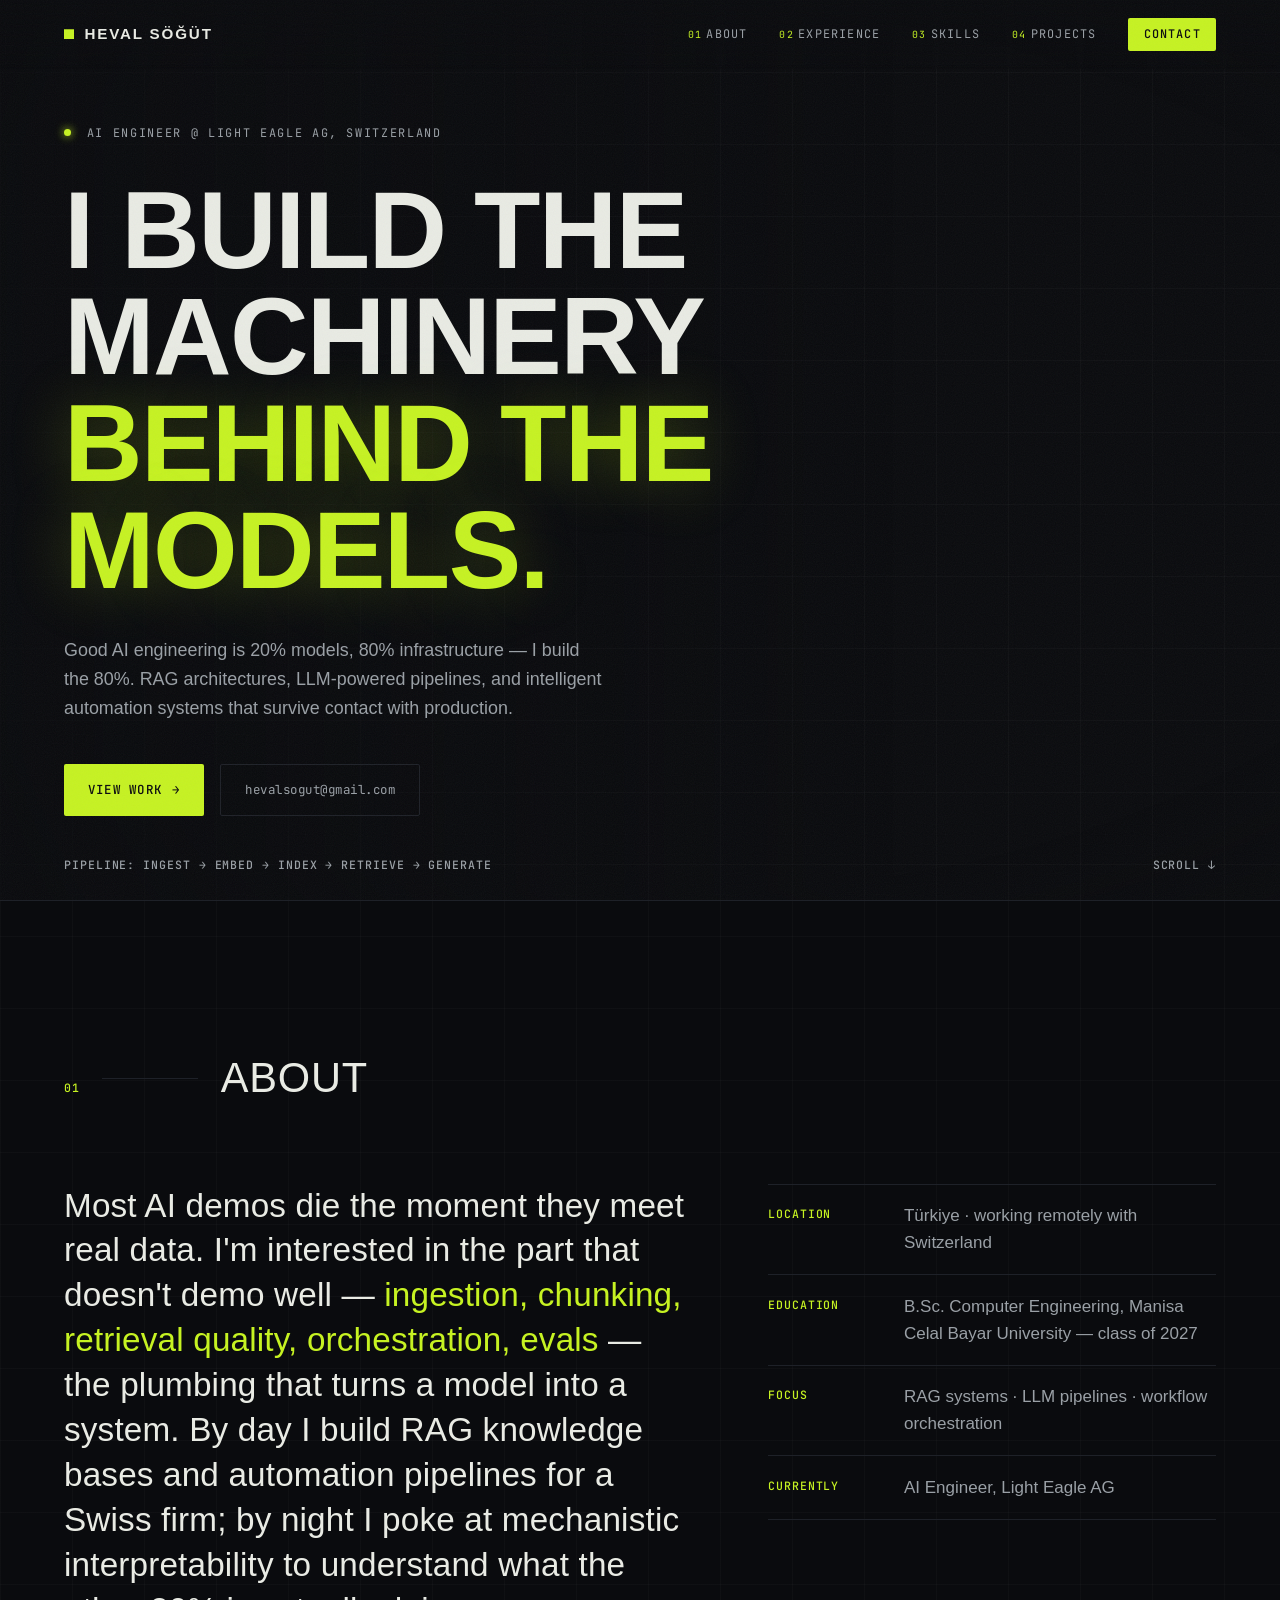
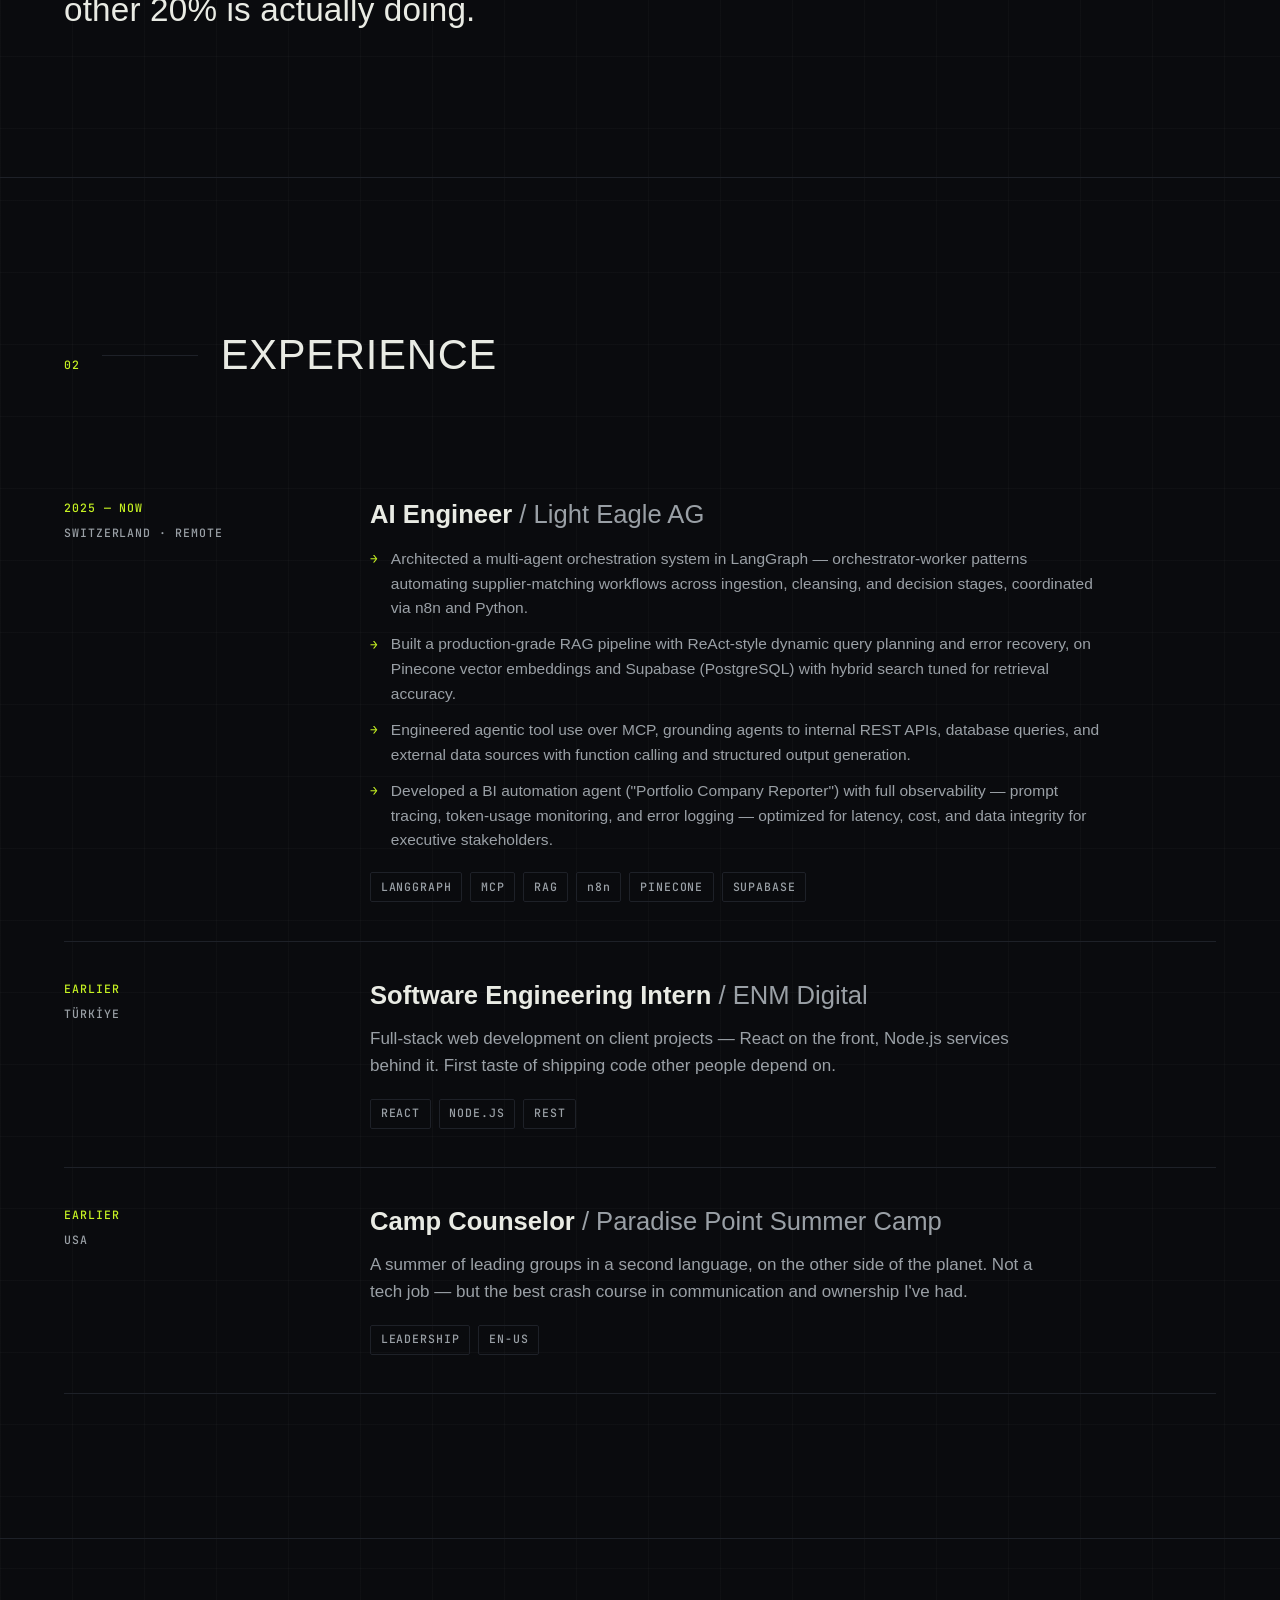
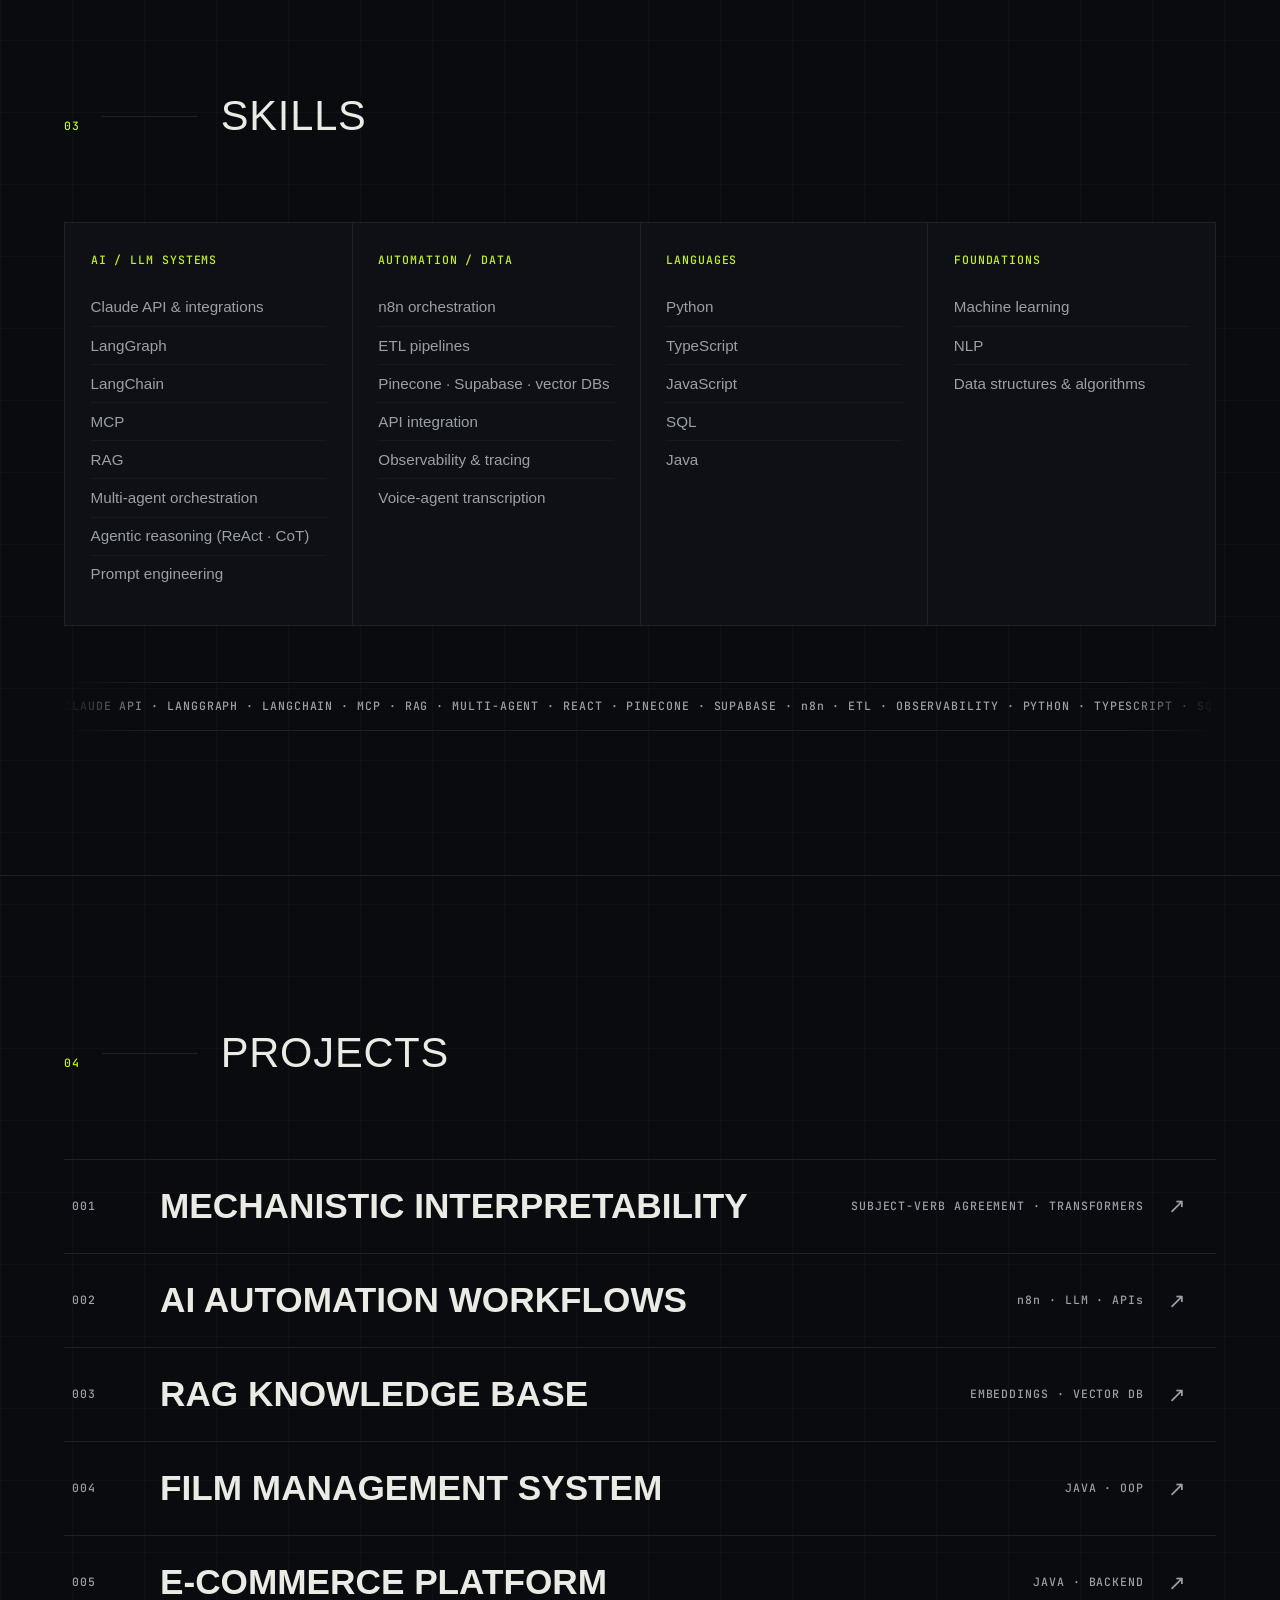
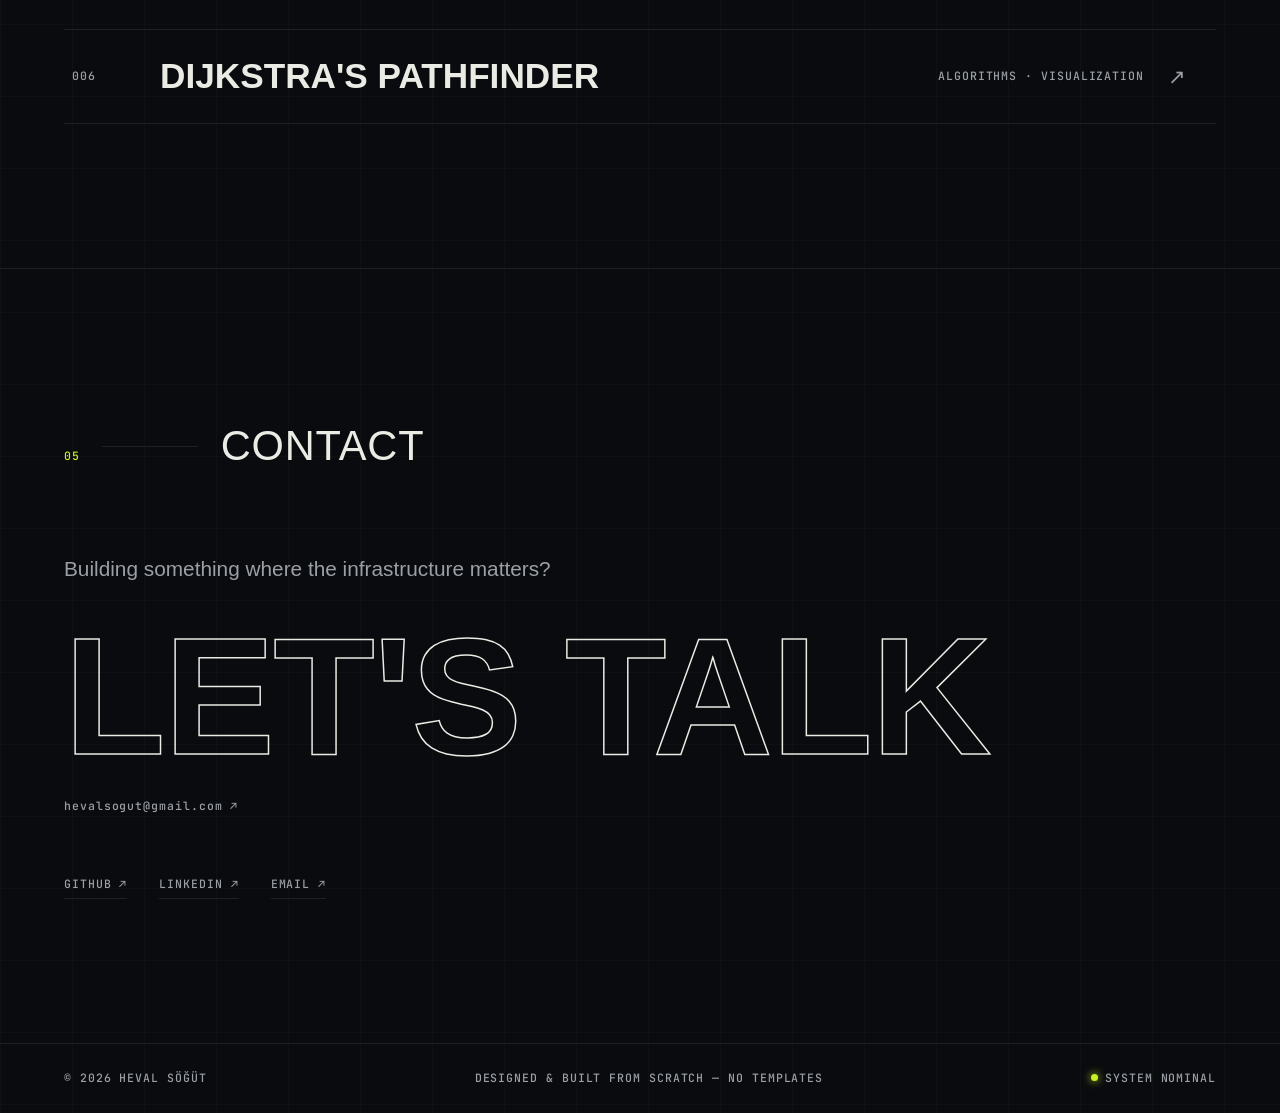
==== index.html @ d325ddba "feat: add AI/SEO discoverability (JSON-LD, robots.txt, sitemap, llms.txt) - Embed schema.org Person " ====
<!DOCTYPE html>
<html lang="en">
<head>
  <meta charset="UTF-8">
  <meta name="viewport" content="width=device-width, initial-scale=1.0">
  <title>Heval Söğüt — AI &amp; Automation Engineer</title>
  <meta name="description" content="Heval Söğüt builds intelligent automation systems, RAG architectures, and LLM-powered pipelines. Good AI engineering is 20% models and 80% infrastructure — he builds the 80%.">
  <link rel="canonical" href="https://hevalsogut.com">
  <meta property="og:title" content="Heval Söğüt — AI &amp; Automation Engineer">
  <meta property="og:description" content="RAG architectures, LLM pipelines, intelligent automation. I build the 80%.">
  <meta property="og:url" content="https://hevalsogut.com">
  <meta property="og:type" content="website">
  <link rel="icon" href="data:image/svg+xml,<svg xmlns='http://www.w3.org/2000/svg' viewBox='0 0 32 32'><rect width='32' height='32' fill='%230A0B0E'/><circle cx='8' cy='16' r='3' fill='%23C6F222'/><rect x='11' y='15' width='10' height='2' fill='%23C6F222'/><circle cx='24' cy='16' r='3' fill='none' stroke='%23C6F222' stroke-width='2'/></svg>">
  <link rel="preconnect" href="https://api.fontshare.com" crossorigin>
  <link rel="preconnect" href="https://fonts.googleapis.com">
  <link rel="preconnect" href="https://fonts.gstatic.com" crossorigin>
  <link href="https://api.fontshare.com/v2/css?f[]=clash-display@500,600&f[]=satoshi@400,500,700&display=swap" rel="stylesheet">
  <link href="https://fonts.googleapis.com/css2?family=JetBrains+Mono:wght@400;500&display=swap" rel="stylesheet">
  <link rel="stylesheet" href="assets/css/style.css?v=2">
  <script type="application/ld+json">
  {
    "@context": "https://schema.org",
    "@type": "Person",
    "name": "Heval Söğüt",
    "url": "https://hevalsogut.com",
    "image": "https://hevalsogut.com/assets/images/og-image.png",
    "email": "mailto:hevalsogut@gmail.com",
    "jobTitle": "AI & Automation Engineer",
    "description": "AI Engineer specializing in RAG architectures, LLM-powered pipelines, multi-agent orchestration, and intelligent automation systems. Good AI engineering is 20% models and 80% infrastructure — he builds the 80%.",
    "worksFor": {
      "@type": "Organization",
      "name": "Light Eagle AG",
      "address": {
        "@type": "PostalAddress",
        "addressCountry": "CH"
      }
    },
    "alumniOf": {
      "@type": "CollegeOrUniversity",
      "name": "Manisa Celal Bayar University"
    },
    "address": {
      "@type": "PostalAddress",
      "addressCountry": "TR"
    },
    "knowsAbout": [
      "AI Engineering",
      "Automation Development",
      "RAG (Retrieval-Augmented Generation)",
      "Large Language Models",
      "LangGraph",
      "LangChain",
      "Model Context Protocol (MCP)",
      "Multi-agent orchestration",
      "Prompt engineering",
      "n8n workflow automation",
      "Vector databases",
      "Pinecone",
      "Supabase",
      "Python",
      "TypeScript",
      "Machine Learning",
      "Natural Language Processing",
      "Mechanistic Interpretability"
    ],
    "sameAs": [
      "https://github.com/hevalsogut",
      "https://www.linkedin.com/in/hevalsogut"
    ]
  }
  </script>
</head>
<body>
  <a class="skip-link" href="#main">Skip to content</a>

  <canvas id="neural-bg" aria-hidden="true"></canvas>
  <div class="bg-vignette" aria-hidden="true"></div>
  <div class="noise" aria-hidden="true"></div>
  <div class="cursor" aria-hidden="true"><div class="cursor-dot"></div><div class="cursor-ring"></div></div>

  <header class="site-head">
    <a class="brand" href="#top" aria-label="Heval Söğüt — home">
      <span class="brand-mark" aria-hidden="true"></span>
      <span class="brand-name">HEVAL&nbsp;SÖĞÜT</span>
    </a>
    <nav class="site-nav" aria-label="Primary">
      <a href="#about"><span aria-hidden="true">01</span>About</a>
      <a href="#experience"><span aria-hidden="true">02</span>Experience</a>
      <a href="#skills"><span aria-hidden="true">03</span>Skills</a>
      <a href="#projects"><span aria-hidden="true">04</span>Projects</a>
      <a href="#contact" class="nav-cta">Contact</a>
    </nav>
    <button class="nav-toggle" aria-expanded="false" aria-controls="mobile-menu" aria-label="Menu">
      <span></span><span></span>
    </button>
  </header>

  <div class="mobile-menu" id="mobile-menu" hidden>
    <a href="#about"><span aria-hidden="true">01</span>About</a>
    <a href="#experience"><span aria-hidden="true">02</span>Experience</a>
    <a href="#skills"><span aria-hidden="true">03</span>Skills</a>
    <a href="#projects"><span aria-hidden="true">04</span>Projects</a>
    <a href="#contact"><span aria-hidden="true">05</span>Contact</a>
  </div>

  <main id="main">

    <!-- ============ HERO ============ -->
    <section class="hero" id="top">
      <div class="hero-inner">
        <p class="hero-kicker reveal-load" style="--d:0">
          <span class="pulse-dot" aria-hidden="true"></span>
          AI ENGINEER @ LIGHT EAGLE AG, SWITZERLAND
        </p>
        <h1 class="hero-title">
          <span class="line reveal-load" style="--d:1">I BUILD THE</span>
          <span class="line reveal-load" style="--d:2">MACHINERY</span>
          <span class="line line-accent reveal-load" style="--d:3">BEHIND THE MODELS.</span>
        </h1>
        <p class="hero-sub reveal-load" style="--d:4">
          Good AI engineering is 20% models, 80% infrastructure — I build the 80%.
          RAG architectures, LLM-powered pipelines, and intelligent automation
          systems that survive contact with production.
        </p>
        <div class="hero-actions reveal-load" style="--d:5">
          <a class="btn btn-solid" href="#projects">View work<span class="btn-arrow" aria-hidden="true">→</span></a>
          <a class="btn btn-ghost" href="mailto:hevalsogut@gmail.com">hevalsogut@gmail.com</a>
        </div>
      </div>
      <div class="hero-foot reveal-load" style="--d:6" aria-hidden="true">
        <span class="mono">PIPELINE: INGEST → EMBED → INDEX → RETRIEVE → GENERATE</span>
        <span class="mono scroll-cue">SCROLL ↓</span>
      </div>
    </section>

    <!-- ============ ABOUT ============ -->
    <section class="section" id="about">
      <div class="section-head reveal">
        <span class="sec-num mono">01</span>
        <span class="sec-rule" aria-hidden="true"></span>
        <h2 class="sec-label">About</h2>
      </div>
      <div class="about-grid">
        <p class="about-statement reveal">
          Most AI demos die the moment they meet real data. I'm interested in the
          part that doesn't demo well — <em>ingestion, chunking, retrieval quality,
          orchestration, evals</em> — the plumbing that turns a model into a system.
          By day I build RAG knowledge bases and automation pipelines for a Swiss
          firm; by night I poke at mechanistic interpretability to understand what
          the other 20% is actually doing.
        </p>
        <dl class="about-facts">
          <div class="fact reveal" style="--d:0">
            <dt class="mono">LOCATION</dt>
            <dd>Türkiye · working remotely with Switzerland</dd>
          </div>
          <div class="fact reveal" style="--d:1">
            <dt class="mono">EDUCATION</dt>
            <dd>B.Sc. Computer Engineering, Manisa Celal Bayar University — class of 2027</dd>
          </div>
          <div class="fact reveal" style="--d:2">
            <dt class="mono">FOCUS</dt>
            <dd>RAG systems · LLM pipelines · workflow orchestration</dd>
          </div>
          <div class="fact reveal" style="--d:3">
            <dt class="mono">CURRENTLY</dt>
            <dd>AI Engineer, Light Eagle AG</dd>
          </div>
        </dl>
      </div>
    </section>

    <!-- ============ EXPERIENCE ============ -->
    <section class="section" id="experience">
      <div class="section-head reveal">
        <span class="sec-num mono">02</span>
        <span class="sec-rule" aria-hidden="true"></span>
        <h2 class="sec-label">Experience</h2>
      </div>
      <ol class="xp-list">
        <li class="xp reveal">
          <div class="xp-meta">
            <span class="mono xp-when">2025 — NOW</span>
            <span class="mono xp-loc">SWITZERLAND · REMOTE</span>
          </div>
          <div class="xp-body">
            <h3>AI Engineer <span class="xp-co">/ Light Eagle AG</span></h3>
            <ul class="xp-points">
              <li>
                Architected a multi-agent orchestration system in LangGraph —
                orchestrator-worker patterns automating supplier-matching workflows
                across ingestion, cleansing, and decision stages, coordinated via
                n8n and Python.
              </li>
              <li>
                Built a production-grade RAG pipeline with ReAct-style dynamic query
                planning and error recovery, on Pinecone vector embeddings and
                Supabase (PostgreSQL) with hybrid search tuned for retrieval accuracy.
              </li>
              <li>
                Engineered agentic tool use over MCP, grounding agents to internal
                REST APIs, database queries, and external data sources with function
                calling and structured output generation.
              </li>
              <li>
                Developed a BI automation agent ("Portfolio Company Reporter") with
                full observability — prompt tracing, token-usage monitoring, and
                error logging — optimized for latency, cost, and data integrity for
                executive stakeholders.
              </li>
            </ul>
            <ul class="xp-tags mono" aria-label="Technologies">
              <li>LANGGRAPH</li><li>MCP</li><li>RAG</li><li>n8n</li><li>PINECONE</li><li>SUPABASE</li>
            </ul>
          </div>
        </li>
        <li class="xp reveal">
          <div class="xp-meta">
            <span class="mono xp-when">EARLIER</span>
            <span class="mono xp-loc">TÜRKİYE</span>
          </div>
          <div class="xp-body">
            <h3>Software Engineering Intern <span class="xp-co">/ ENM Digital</span></h3>
            <p>
              Full-stack web development on client projects — React on the front,
              Node.js services behind it. First taste of shipping code other people
              depend on.
            </p>
            <ul class="xp-tags mono" aria-label="Technologies">
              <li>REACT</li><li>NODE.JS</li><li>REST</li>
            </ul>
          </div>
        </li>
        <li class="xp reveal">
          <div class="xp-meta">
            <span class="mono xp-when">EARLIER</span>
            <span class="mono xp-loc">USA</span>
          </div>
          <div class="xp-body">
            <h3>Camp Counselor <span class="xp-co">/ Paradise Point Summer Camp</span></h3>
            <p>
              A summer of leading groups in a second language, on the other side of
              the planet. Not a tech job — but the best crash course in communication
              and ownership I've had.
            </p>
            <ul class="xp-tags mono" aria-label="Skills">
              <li>LEADERSHIP</li><li>EN-US</li>
            </ul>
          </div>
        </li>
      </ol>
    </section>

    <!-- ============ SKILLS ============ -->
    <section class="section" id="skills">
      <div class="section-head reveal">
        <span class="sec-num mono">03</span>
        <span class="sec-rule" aria-hidden="true"></span>
        <h2 class="sec-label">Skills</h2>
      </div>
      <div class="skill-grid">
        <div class="skill-card reveal" style="--d:0">
          <h3 class="mono">AI / LLM SYSTEMS</h3>
          <ul>
            <li>Claude API &amp; integrations</li><li>LangGraph</li><li>LangChain</li>
            <li>MCP</li><li>RAG</li><li>Multi-agent orchestration</li>
            <li>Agentic reasoning (ReAct · CoT)</li><li>Prompt engineering</li>
          </ul>
        </div>
        <div class="skill-card reveal" style="--d:1">
          <h3 class="mono">AUTOMATION / DATA</h3>
          <ul>
            <li>n8n orchestration</li><li>ETL pipelines</li>
            <li>Pinecone · Supabase · vector DBs</li><li>API integration</li>
            <li>Observability &amp; tracing</li><li>Voice-agent transcription</li>
          </ul>
        </div>
        <div class="skill-card reveal" style="--d:2">
          <h3 class="mono">LANGUAGES</h3>
          <ul>
            <li>Python</li><li>TypeScript</li><li>JavaScript</li><li>SQL</li><li>Java</li>
          </ul>
        </div>
        <div class="skill-card reveal" style="--d:3">
          <h3 class="mono">FOUNDATIONS</h3>
          <ul>
            <li>Machine learning</li><li>NLP</li><li>Data structures &amp; algorithms</li>
          </ul>
        </div>
      </div>
      <div class="ticker reveal" aria-hidden="true">
        <div class="ticker-track mono">
          <span>CLAUDE API · LANGGRAPH · LANGCHAIN · MCP · RAG · MULTI-AGENT · REACT · PINECONE · SUPABASE · n8n · ETL · OBSERVABILITY · PYTHON · TYPESCRIPT · SQL ·&nbsp;</span><span>CLAUDE API · LANGGRAPH · LANGCHAIN · MCP · RAG · MULTI-AGENT · REACT · PINECONE · SUPABASE · n8n · ETL · OBSERVABILITY · PYTHON · TYPESCRIPT · SQL ·&nbsp;</span>
        </div>
      </div>
    </section>

    <!-- ============ PROJECTS ============ -->
    <section class="section" id="projects">
      <div class="section-head reveal">
        <span class="sec-num mono">04</span>
        <span class="sec-rule" aria-hidden="true"></span>
        <h2 class="sec-label">Projects</h2>
      </div>
      <ul class="proj-index">
        <li class="reveal" style="--d:0">
          <a class="proj" href="https://github.com/hevalsogut/mech-interp-subject-verb-agreement" target="_blank" rel="noopener">
            <span class="proj-num mono">001</span>
            <span class="proj-name">Mechanistic Interpretability</span>
            <span class="proj-tag mono">SUBJECT-VERB AGREEMENT · TRANSFORMERS</span>
            <span class="proj-arrow" aria-hidden="true">↗</span>
          </a>
        </li>
        <li class="reveal" style="--d:1">
          <a class="proj" href="https://github.com/hevalsogut" target="_blank" rel="noopener">
            <span class="proj-num mono">002</span>
            <span class="proj-name">AI Automation Workflows</span>
            <span class="proj-tag mono">n8n · LLM · APIs</span>
            <span class="proj-arrow" aria-hidden="true">↗</span>
          </a>
        </li>
        <li class="reveal" style="--d:2">
          <a class="proj" href="https://github.com/hevalsogut" target="_blank" rel="noopener">
            <span class="proj-num mono">003</span>
            <span class="proj-name">RAG Knowledge Base</span>
            <span class="proj-tag mono">EMBEDDINGS · VECTOR DB</span>
            <span class="proj-arrow" aria-hidden="true">↗</span>
          </a>
        </li>
        <li class="reveal" style="--d:3">
          <a class="proj" href="https://github.com/hevalsogut" target="_blank" rel="noopener">
            <span class="proj-num mono">004</span>
            <span class="proj-name">Film Management System</span>
            <span class="proj-tag mono">JAVA · OOP</span>
            <span class="proj-arrow" aria-hidden="true">↗</span>
          </a>
        </li>
        <li class="reveal" style="--d:4">
          <a class="proj" href="https://github.com/hevalsogut" target="_blank" rel="noopener">
            <span class="proj-num mono">005</span>
            <span class="proj-name">E-Commerce Platform</span>
            <span class="proj-tag mono">JAVA · BACKEND</span>
            <span class="proj-arrow" aria-hidden="true">↗</span>
          </a>
        </li>
        <li class="reveal" style="--d:5">
          <a class="proj" href="https://github.com/hevalsogut" target="_blank" rel="noopener">
            <span class="proj-num mono">006</span>
            <span class="proj-name">Dijkstra's Pathfinder</span>
            <span class="proj-tag mono">ALGORITHMS · VISUALIZATION</span>
            <span class="proj-arrow" aria-hidden="true">↗</span>
          </a>
        </li>
      </ul>
    </section>

    <!-- ============ CONTACT ============ -->
    <section class="section contact" id="contact">
      <div class="section-head reveal">
        <span class="sec-num mono">05</span>
        <span class="sec-rule" aria-hidden="true"></span>
        <h2 class="sec-label">Contact</h2>
      </div>
      <p class="contact-lede reveal">Building something where the infrastructure matters?</p>
      <a class="contact-mail reveal" href="mailto:hevalsogut@gmail.com">
        <span class="contact-mail-text">LET'S TALK</span>
        <span class="contact-mail-addr mono">hevalsogut@gmail.com ↗</span>
      </a>
      <div class="contact-links reveal">
        <a class="mono" href="https://github.com/hevalsogut" target="_blank" rel="noopener">GITHUB ↗</a>
        <a class="mono" href="https://www.linkedin.com/in/hevalsogut" target="_blank" rel="noopener">LINKEDIN ↗</a>
        <a class="mono" href="mailto:hevalsogut@gmail.com">EMAIL ↗</a>
      </div>
    </section>
  </main>

  <footer class="site-foot">
    <span class="mono">© 2026 HEVAL SÖĞÜT</span>
    <span class="mono">DESIGNED &amp; BUILT FROM SCRATCH — NO TEMPLATES</span>
    <span class="mono"><span class="pulse-dot" aria-hidden="true"></span>SYSTEM NOMINAL</span>
  </footer>

  <script src="assets/js/script.js?v=2" defer></script>
  <script type="module" src="assets/js/neural-bg.js?v=2"></script>
</body>
</html>
---- assets/css/style.css ----
/* ============================================================
   HEVAL SÖĞÜT — portfolio
   Aesthetic: control-room / pipeline. Near-black, acid lime,
   Clash Display + Satoshi + JetBrains Mono.
   ============================================================ */

:root {
  --bg: #0A0B0E;
  --bg-raise: #0F1115;
  --line: #1E2128;
  --text: #E9EBE4;
  --muted: #9AA0A6;
  --acid: #C6F222;
  --acid-dim: rgba(198, 242, 34, 0.12);
  --font-display: "Clash Display", "Satoshi", sans-serif;
  --font-body: "Satoshi", -apple-system, sans-serif;
  --font-mono: "JetBrains Mono", ui-monospace, monospace;
  --pad: clamp(1.25rem, 5vw, 5rem);
  --ease-out: cubic-bezier(0.16, 1, 0.3, 1);
}

* { margin: 0; padding: 0; box-sizing: border-box; }

html { scroll-behavior: smooth; }

body {
  background: var(--bg);
  color: var(--text);
  font-family: var(--font-body);
  font-size: 1.0625rem;
  line-height: 1.6;
  -webkit-font-smoothing: antialiased;
  overflow-x: hidden;
  /* faint blueprint grid */
  background-image:
    linear-gradient(rgba(233, 235, 228, 0.025) 1px, transparent 1px),
    linear-gradient(90deg, rgba(233, 235, 228, 0.025) 1px, transparent 1px);
  background-size: 72px 72px;
}

::selection { background: var(--acid); color: var(--bg); }

.mono {
  font-family: var(--font-mono);
  font-size: 0.72rem;
  font-weight: 500;
  letter-spacing: 0.08em;
}

a { color: inherit; }

:focus-visible {
  outline: 2px solid var(--acid);
  outline-offset: 3px;
  border-radius: 2px;
}

.skip-link {
  position: fixed;
  top: -100px;
  left: 1rem;
  z-index: 200;
  background: var(--acid);
  color: var(--bg);
  padding: 0.6rem 1rem;
  font-family: var(--font-mono);
  font-size: 0.8rem;
  text-decoration: none;
  transition: top 0.2s;
}
.skip-link:focus { top: 1rem; }

/* ---- atmosphere ---- */
.noise {
  position: fixed;
  inset: 0;
  z-index: 100;
  pointer-events: none;
  opacity: 0.05;
  background-image: url("data:image/svg+xml,%3Csvg xmlns='http://www.w3.org/2000/svg' width='160' height='160'%3E%3Cfilter id='n'%3E%3CfeTurbulence type='fractalNoise' baseFrequency='0.9' numOctaves='2'/%3E%3C/filter%3E%3Crect width='160' height='160' filter='url(%23n)'/%3E%3C/svg%3E");
}

.pulse-dot {
  display: inline-block;
  width: 7px;
  height: 7px;
  margin-right: 0.6em;
  border-radius: 50%;
  background: var(--acid);
  box-shadow: 0 0 8px var(--acid);
  animation: pulse 2.4s ease-in-out infinite;
  vertical-align: 1px;
}
@keyframes pulse {
  0%, 100% { opacity: 1; }
  50% { opacity: 0.25; }
}

/* ---- custom cursor (fine pointers only) ---- */
.cursor { display: none; }
@media (pointer: fine) {
  .cursor { display: block; position: fixed; inset: 0; z-index: 150; pointer-events: none; }
  .cursor-dot, .cursor-ring {
    position: absolute;
    top: 0; left: 0;
    border-radius: 50%;
    transform: translate(-50%, -50%);
    will-change: transform;
  }
  .cursor-dot { width: 6px; height: 6px; background: var(--acid); }
  .cursor-ring {
    width: 34px; height: 34px;
    border: 1px solid rgba(198, 242, 34, 0.5);
    transition: width 0.25s var(--ease-out), height 0.25s var(--ease-out), opacity 0.25s;
  }
  .cursor.is-hover .cursor-ring { width: 56px; height: 56px; opacity: 0.9; }
}

/* ============================================================
   HEADER
   ============================================================ */
.site-head {
  position: fixed;
  top: 0; left: 0; right: 0;
  z-index: 90;
  display: flex;
  align-items: center;
  justify-content: space-between;
  padding: 1.1rem var(--pad);
  background: linear-gradient(rgba(10, 11, 14, 0.85), rgba(10, 11, 14, 0));
  backdrop-filter: blur(2px);
}

.brand {
  display: flex;
  align-items: center;
  gap: 0.65rem;
  text-decoration: none;
  font-family: var(--font-display);
  font-weight: 600;
  font-size: 0.95rem;
  letter-spacing: 0.12em;
}
.brand-mark {
  width: 10px; height: 10px;
  background: var(--acid);
  clip-path: polygon(0 0, 100% 0, 100% 100%, 0 100%);
  transition: transform 0.4s var(--ease-out), border-radius 0.4s;
}
.brand:hover .brand-mark { transform: rotate(135deg); }

.site-nav { display: flex; align-items: center; gap: 2rem; }
.site-nav a {
  text-decoration: none;
  font-family: var(--font-mono);
  font-size: 0.74rem;
  letter-spacing: 0.1em;
  color: var(--muted);
  text-transform: uppercase;
  transition: color 0.2s;
}
.site-nav a span {
  color: var(--acid);
  margin-right: 0.45em;
  font-size: 0.62rem;
}
.site-nav a:hover { color: var(--text); }
.site-nav .nav-cta {
  color: var(--bg);
  background: var(--acid);
  padding: 0.45rem 0.95rem;
  border-radius: 2px;
  font-weight: 500;
}
.site-nav .nav-cta:hover { color: var(--bg); filter: brightness(1.1); }

.nav-toggle {
  display: none;
  flex-direction: column;
  gap: 6px;
  background: none;
  border: 1px solid var(--line);
  border-radius: 2px;
  padding: 12px 10px;
  cursor: pointer;
}
.nav-toggle span {
  display: block;
  width: 22px; height: 2px;
  background: var(--text);
  transition: transform 0.3s var(--ease-out);
}
.nav-toggle[aria-expanded="true"] span:first-child { transform: translateY(4px) rotate(45deg); }
.nav-toggle[aria-expanded="true"] span:last-child { transform: translateY(-4px) rotate(-45deg); }

.mobile-menu {
  position: fixed;
  inset: 0;
  z-index: 80;
  background: rgba(10, 11, 14, 0.97);
  display: flex;
  flex-direction: column;
  justify-content: center;
  gap: 0.5rem;
  padding: var(--pad);
}
.mobile-menu[hidden] { display: none; }
.mobile-menu a {
  text-decoration: none;
  font-family: var(--font-display);
  font-weight: 600;
  font-size: clamp(2rem, 9vw, 3.2rem);
  text-transform: uppercase;
  color: var(--text);
  border-bottom: 1px solid var(--line);
  padding: 0.6rem 0;
}
.mobile-menu a span {
  font-family: var(--font-mono);
  font-size: 0.8rem;
  color: var(--acid);
  vertical-align: super;
  margin-right: 0.8rem;
}

@media (max-width: 760px) {
  .site-nav { display: none; }
  .nav-toggle { display: flex; }
}

/* ============================================================
   HERO
   ============================================================ */
.hero {
  position: relative;
  min-height: 100svh;
  display: flex;
  flex-direction: column;
  justify-content: center;
  padding: 7rem var(--pad) 4.5rem;
}

/* 3D neural-network background — fixed behind everything */
#neural-bg {
  position: fixed;
  inset: 0;
  width: 100%;
  height: 100%;
  z-index: -1;
  pointer-events: none;
}

/* keeps text readable: darkens the left column where copy sits,
   and the edges, letting the network glow through the middle-right */
.bg-vignette {
  position: fixed;
  inset: 0;
  z-index: -1;
  pointer-events: none;
  background:
    linear-gradient(90deg, rgba(10, 11, 14, 0.72) 0%, rgba(10, 11, 14, 0.25) 45%, rgba(10, 11, 14, 0) 70%),
    radial-gradient(120% 90% at 50% 50%, rgba(10, 11, 14, 0) 55%, rgba(10, 11, 14, 0.6) 100%);
}

/* designation labels floating beside the active section neuron */
.neuron-labels {
  position: fixed;
  inset: 0;
  z-index: 0;
  pointer-events: none;
}

.neuron-label {
  position: absolute;
  top: 0;
  left: 0;
  opacity: 0;
  white-space: nowrap;
  font-family: var(--font-mono);
  font-size: 0.62rem;
  font-weight: 500;
  letter-spacing: 0.14em;
  color: var(--muted);
  will-change: transform, opacity;
}

.neuron-label b {
  font-weight: 500;
  color: var(--acid);
  margin-right: 0.5em;
}

.neuron-label::before {
  content: "";
  display: inline-block;
  width: 14px;
  height: 1px;
  background: var(--acid);
  opacity: 0.6;
  vertical-align: middle;
  margin-right: 0.6em;
}

@media (max-width: 760px) {
  .bg-vignette {
    background:
      linear-gradient(rgba(10, 11, 14, 0.45), rgba(10, 11, 14, 0.45)),
      radial-gradient(120% 90% at 50% 50%, rgba(10, 11, 14, 0) 55%, rgba(10, 11, 14, 0.6) 100%);
  }
}

.hero-inner { max-width: 1100px; }

.hero-kicker {
  font-family: var(--font-mono);
  font-size: 0.74rem;
  letter-spacing: 0.14em;
  color: var(--muted);
  margin-bottom: 2.2rem;
}

.hero-title {
  font-family: var(--font-display);
  font-weight: 600;
  font-size: clamp(2.6rem, 8.5vw, 6.8rem);
  line-height: 0.98;
  letter-spacing: -0.015em;
  text-transform: uppercase;
}
.hero-title .line { display: block; }
.line-accent {
  color: var(--acid);
  text-shadow: 0 0 60px rgba(198, 242, 34, 0.25);
}

.hero-sub {
  max-width: 34rem;
  margin-top: 2rem;
  color: var(--muted);
  font-size: clamp(1rem, 1.4vw, 1.15rem);
}

.hero-actions {
  display: flex;
  flex-wrap: wrap;
  gap: 1rem;
  margin-top: 2.6rem;
}

.btn {
  display: inline-flex;
  align-items: center;
  gap: 0.6rem;
  text-decoration: none;
  font-family: var(--font-mono);
  font-size: 0.78rem;
  letter-spacing: 0.1em;
  text-transform: uppercase;
  padding: 0.95rem 1.5rem;
  border-radius: 2px;
  transition: transform 0.25s var(--ease-out), background 0.2s, color 0.2s, border-color 0.2s;
}
.btn-solid { background: var(--acid); color: var(--bg); font-weight: 500; }
.btn-solid:hover { transform: translateY(-2px); }
.btn-solid .btn-arrow { transition: transform 0.25s var(--ease-out); }
.btn-solid:hover .btn-arrow { transform: translateX(4px); }
.btn-ghost {
  border: 1px solid var(--line);
  color: var(--muted);
  text-transform: none;
  letter-spacing: 0.04em;
}
.btn-ghost:hover { border-color: var(--acid); color: var(--text); }

.hero-foot {
  position: absolute;
  left: var(--pad); right: var(--pad); bottom: 1.6rem;
  display: flex;
  justify-content: space-between;
  gap: 1rem;
  color: var(--muted);
  opacity: 0.7;
}
.scroll-cue { animation: bob 2.2s ease-in-out infinite; }
@keyframes bob {
  0%, 100% { transform: translateY(0); }
  50% { transform: translateY(5px); }
}
@media (max-width: 760px) {
  .hero-foot span:first-child { display: none; }
}

/* ============================================================
   SECTIONS — shared
   ============================================================ */
.section {
  padding: clamp(5rem, 12vw, 9rem) var(--pad);
  border-top: 1px solid var(--line);
  max-width: 1500px;
  margin: 0 auto;
}

.section-head {
  display: flex;
  align-items: baseline;
  gap: 1.4rem;
  margin-bottom: clamp(2.6rem, 6vw, 4.5rem);
}
.sec-num { color: var(--acid); }
.sec-rule {
  flex: 0 0 clamp(2rem, 8vw, 6rem);
  height: 1px;
  background: var(--line);
  align-self: center;
}
.sec-label {
  font-family: var(--font-display);
  font-weight: 500;
  font-size: clamp(1.6rem, 3.6vw, 2.6rem);
  text-transform: uppercase;
  letter-spacing: 0.02em;
}

/* ---- scroll reveals (hidden only when JS is running) ---- */
.js .reveal, .js .reveal-load {
  opacity: 0;
  transform: translateY(28px);
}
.reveal.is-in {
  opacity: 1;
  transform: none;
  transition: opacity 0.8s var(--ease-out), transform 0.8s var(--ease-out);
  transition-delay: calc(var(--d, 0) * 90ms);
}
.reveal-load {
  animation: rise 0.9s var(--ease-out) forwards;
  animation-delay: calc(var(--d, 0) * 110ms + 0.15s);
}
@keyframes rise {
  to { opacity: 1; transform: none; }
}

/* ============================================================
   ABOUT
   ============================================================ */
.about-grid {
  display: grid;
  grid-template-columns: minmax(0, 7fr) minmax(0, 5fr);
  gap: clamp(2.5rem, 6vw, 6rem);
}
@media (max-width: 900px) {
  .about-grid { grid-template-columns: 1fr; }
}

.about-statement {
  font-family: var(--font-display);
  font-weight: 500;
  font-size: clamp(1.35rem, 2.6vw, 2.1rem);
  line-height: 1.35;
  letter-spacing: 0.005em;
}
.about-statement em {
  font-style: normal;
  color: var(--acid);
}

.about-facts { display: flex; flex-direction: column; }
.fact {
  display: grid;
  grid-template-columns: 7.5rem 1fr;
  gap: 1rem;
  padding: 1.1rem 0;
  border-bottom: 1px solid var(--line);
}
.fact:first-child { border-top: 1px solid var(--line); }
.fact dt { color: var(--acid); padding-top: 0.25em; }
.fact dd { color: var(--muted); }

/* ============================================================
   EXPERIENCE
   ============================================================ */
.xp-list { list-style: none; }
.xp {
  display: grid;
  grid-template-columns: minmax(11rem, 3fr) 9fr;
  gap: 1.5rem;
  padding: 2.4rem 0;
  border-bottom: 1px solid var(--line);
  position: relative;
}
.xp::before {
  content: "";
  position: absolute;
  left: 0; bottom: -1px;
  height: 1px;
  width: 0;
  background: var(--acid);
  transition: width 0.6s var(--ease-out);
}
.xp:hover::before { width: 100%; }
@media (max-width: 760px) {
  .xp { grid-template-columns: 1fr; gap: 0.8rem; }
}

.xp-meta {
  display: flex;
  flex-direction: column;
  gap: 0.4rem;
  color: var(--muted);
}
.xp-when { color: var(--acid); }

.xp-body h3 {
  font-family: var(--font-display);
  font-weight: 600;
  font-size: clamp(1.2rem, 2.2vw, 1.6rem);
  line-height: 1.25;
}
.xp-co { color: var(--muted); font-weight: 500; }
.xp-body p {
  margin-top: 0.8rem;
  max-width: 42rem;
  color: var(--muted);
}

.xp-points {
  list-style: none;
  margin-top: 1rem;
  max-width: 46rem;
  display: flex;
  flex-direction: column;
  gap: 0.7rem;
}
.xp-points li {
  color: var(--muted);
  font-size: 0.97rem;
  padding-left: 1.3rem;
  position: relative;
}
.xp-points li::before {
  content: "→";
  position: absolute;
  left: 0;
  color: var(--acid);
  font-family: var(--font-mono);
  font-size: 0.8rem;
  top: 0.2em;
}

.xp-tags {
  list-style: none;
  display: flex;
  flex-wrap: wrap;
  gap: 0.5rem;
  margin-top: 1.2rem;
}
.xp-tags li {
  border: 1px solid var(--line);
  border-radius: 2px;
  padding: 0.3rem 0.6rem;
  color: var(--muted);
}

/* ============================================================
   SKILLS
   ============================================================ */
.skill-grid {
  display: grid;
  grid-template-columns: repeat(4, 1fr);
  gap: 1px;
  background: var(--line);
  border: 1px solid var(--line);
}
@media (max-width: 1000px) { .skill-grid { grid-template-columns: repeat(2, 1fr); } }
@media (max-width: 540px) { .skill-grid { grid-template-columns: 1fr; } }

.skill-card {
  /* translucent so the neural background glows through */
  background: rgba(10, 11, 14, 0.72);
  padding: 1.8rem 1.6rem 2rem;
  transition: background 0.3s;
}
.skill-card:hover { background: rgba(15, 17, 21, 0.85); }
.skill-card h3 {
  color: var(--acid);
  margin-bottom: 1.2rem;
}
.skill-card ul { list-style: none; }
.skill-card li {
  color: var(--muted);
  padding: 0.4rem 0;
  border-bottom: 1px solid rgba(30, 33, 40, 0.6);
  font-size: 0.95rem;
}
.skill-card li:last-child { border-bottom: none; }

.ticker {
  margin-top: 3.5rem;
  overflow: hidden;
  border-top: 1px solid var(--line);
  border-bottom: 1px solid var(--line);
  padding: 0.9rem 0;
  /* fade edges */
  mask-image: linear-gradient(90deg, transparent, #000 8%, #000 92%, transparent);
  -webkit-mask-image: linear-gradient(90deg, transparent, #000 8%, #000 92%, transparent);
}
.ticker-track {
  display: flex;
  white-space: nowrap;
  width: max-content;
  color: var(--muted);
  animation: ticker 36s linear infinite;
}
@keyframes ticker {
  to { transform: translateX(-50%); }
}

/* ============================================================
   PROJECTS
   ============================================================ */
.proj-index { list-style: none; border-top: 1px solid var(--line); }

.proj {
  display: grid;
  grid-template-columns: 4rem 1fr auto 2.5rem;
  align-items: center;
  gap: 1.5rem;
  padding: 1.7rem 0.5rem;
  border-bottom: 1px solid var(--line);
  text-decoration: none;
  position: relative;
  isolation: isolate;
  transition: padding-left 0.35s var(--ease-out);
}
.proj::after {
  content: "";
  position: absolute;
  inset: 0;
  z-index: -1;
  background: var(--acid-dim);
  transform: scaleY(0);
  transform-origin: bottom;
  transition: transform 0.35s var(--ease-out);
}
.proj:hover { padding-left: 1.2rem; }
.proj:hover::after { transform: scaleY(1); }

.proj-num { color: var(--muted); }
.proj-name {
  font-family: var(--font-display);
  font-weight: 600;
  font-size: clamp(1.25rem, 3vw, 2.2rem);
  text-transform: uppercase;
  line-height: 1.1;
  transition: color 0.25s;
}
.proj:hover .proj-name { color: var(--acid); }
.proj-tag { color: var(--muted); text-align: right; }
.proj-arrow {
  font-size: 1.3rem;
  color: var(--muted);
  transition: transform 0.3s var(--ease-out), color 0.25s;
}
.proj:hover .proj-arrow {
  color: var(--acid);
  transform: translate(4px, -4px);
}
@media (max-width: 700px) {
  .proj { grid-template-columns: 2.6rem 1fr 1.6rem; }
  .proj-tag { display: none; }
}

/* ============================================================
   CONTACT
   ============================================================ */
.contact { text-align: left; }

.contact-lede {
  color: var(--muted);
  font-size: clamp(1.05rem, 1.8vw, 1.3rem);
  margin-bottom: 2rem;
}

.contact-mail {
  display: block;
  text-decoration: none;
  margin-bottom: 3.5rem;
}
.contact-mail-text {
  display: block;
  font-family: var(--font-display);
  font-weight: 600;
  font-size: clamp(3.2rem, 13vw, 10.5rem);
  line-height: 0.95;
  text-transform: uppercase;
  letter-spacing: -0.01em;
  /* outlined until hover */
  color: transparent;
  -webkit-text-stroke: 1.5px var(--text);
  transition: color 0.4s var(--ease-out), -webkit-text-stroke-color 0.4s;
}
.contact-mail:hover .contact-mail-text,
.contact-mail:focus-visible .contact-mail-text {
  color: var(--acid);
  -webkit-text-stroke-color: var(--acid);
}
.contact-mail-addr {
  display: inline-block;
  margin-top: 1.4rem;
  color: var(--muted);
  transition: color 0.25s;
}
.contact-mail:hover .contact-mail-addr { color: var(--text); }

.contact-links { display: flex; flex-wrap: wrap; gap: 2rem; }
.contact-links a {
  text-decoration: none;
  color: var(--muted);
  padding-bottom: 0.3rem;
  border-bottom: 1px solid var(--line);
  transition: color 0.25s, border-color 0.25s;
}
.contact-links a:hover { color: var(--acid); border-color: var(--acid); }

/* ============================================================
   FOOTER
   ============================================================ */
.site-foot {
  display: flex;
  flex-wrap: wrap;
  justify-content: space-between;
  gap: 1rem;
  padding: 1.6rem var(--pad);
  border-top: 1px solid var(--line);
  color: var(--muted);
}
@media (max-width: 700px) {
  .site-foot span:nth-child(2) { display: none; }
}

/* ============================================================
   REDUCED MOTION
   ============================================================ */
@media (prefers-reduced-motion: reduce) {
  html { scroll-behavior: auto; }
  *, *::before, *::after {
    animation-duration: 0.001s !important;
    animation-iteration-count: 1 !important;
    transition-duration: 0.001s !important;
  }
  .reveal, .reveal-load { opacity: 1; transform: none; }
  .ticker-track { animation: none; }
  .cursor { display: none !important; }
}
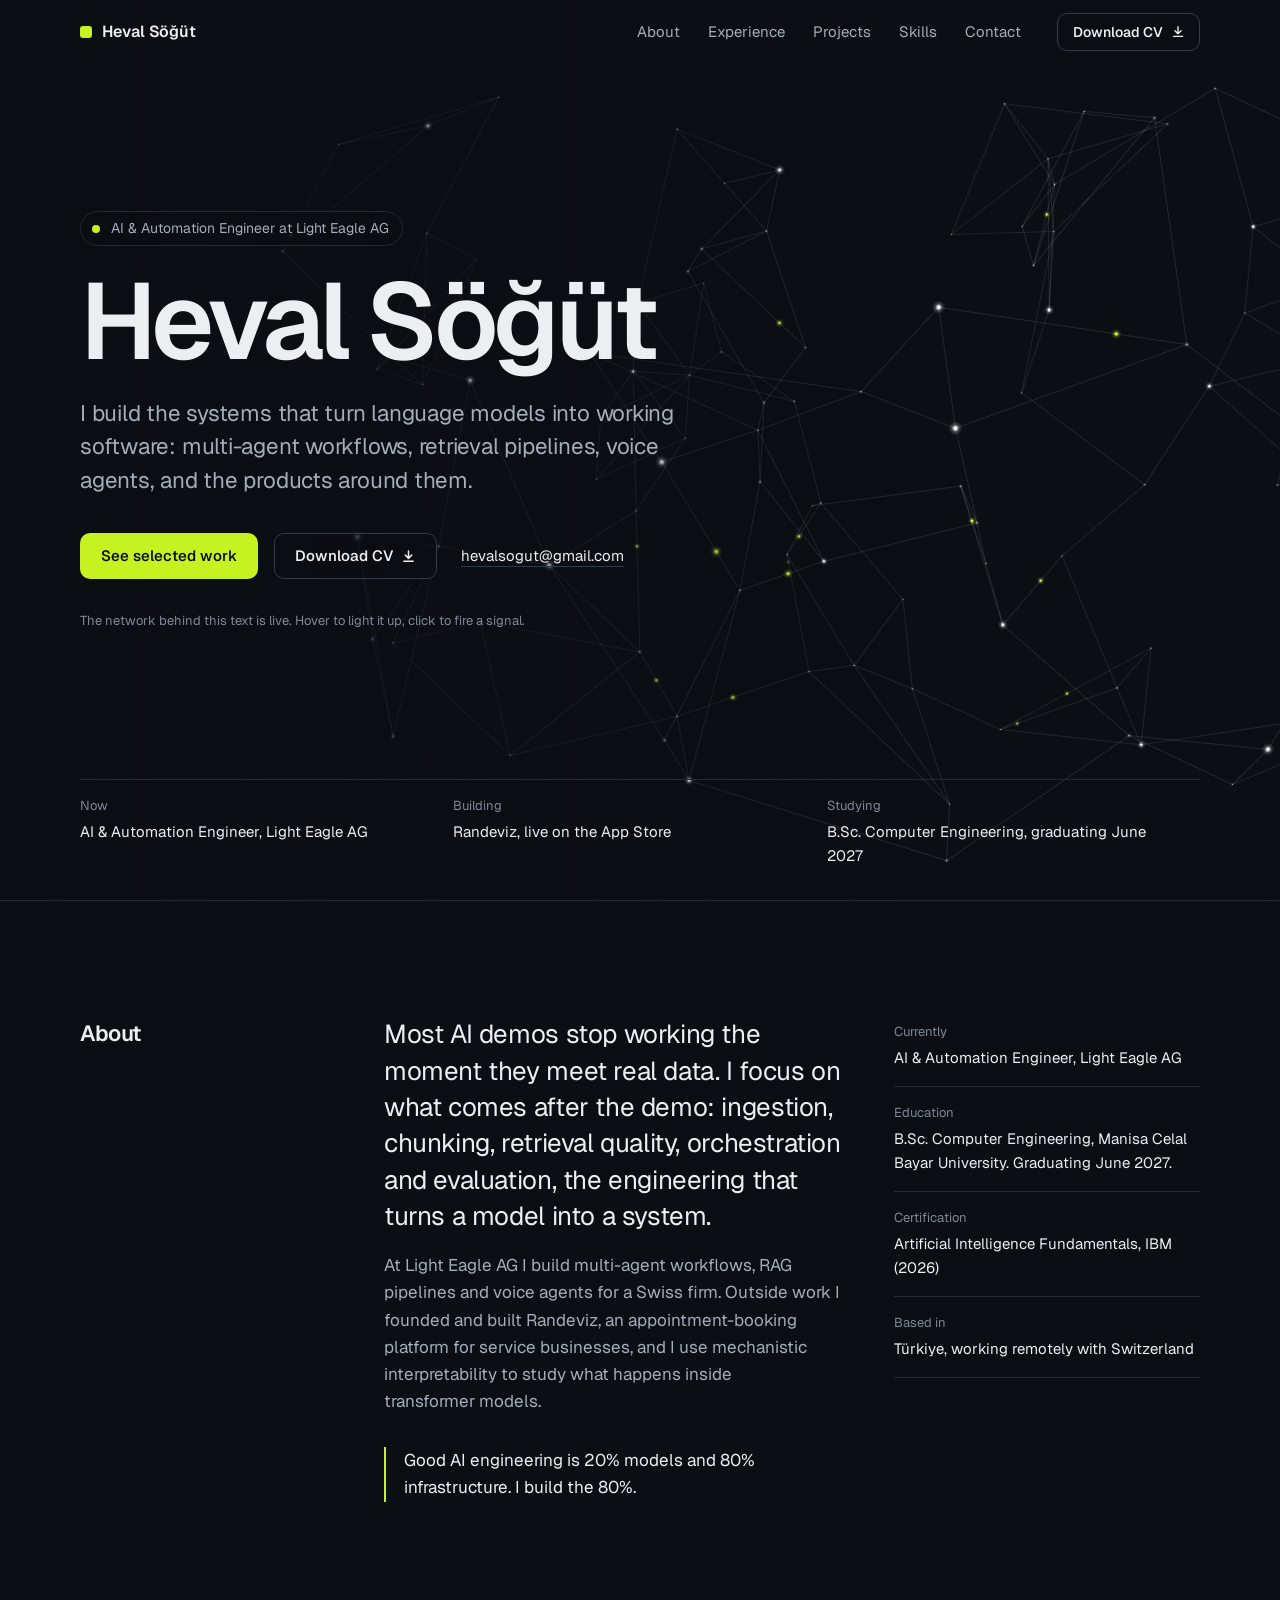
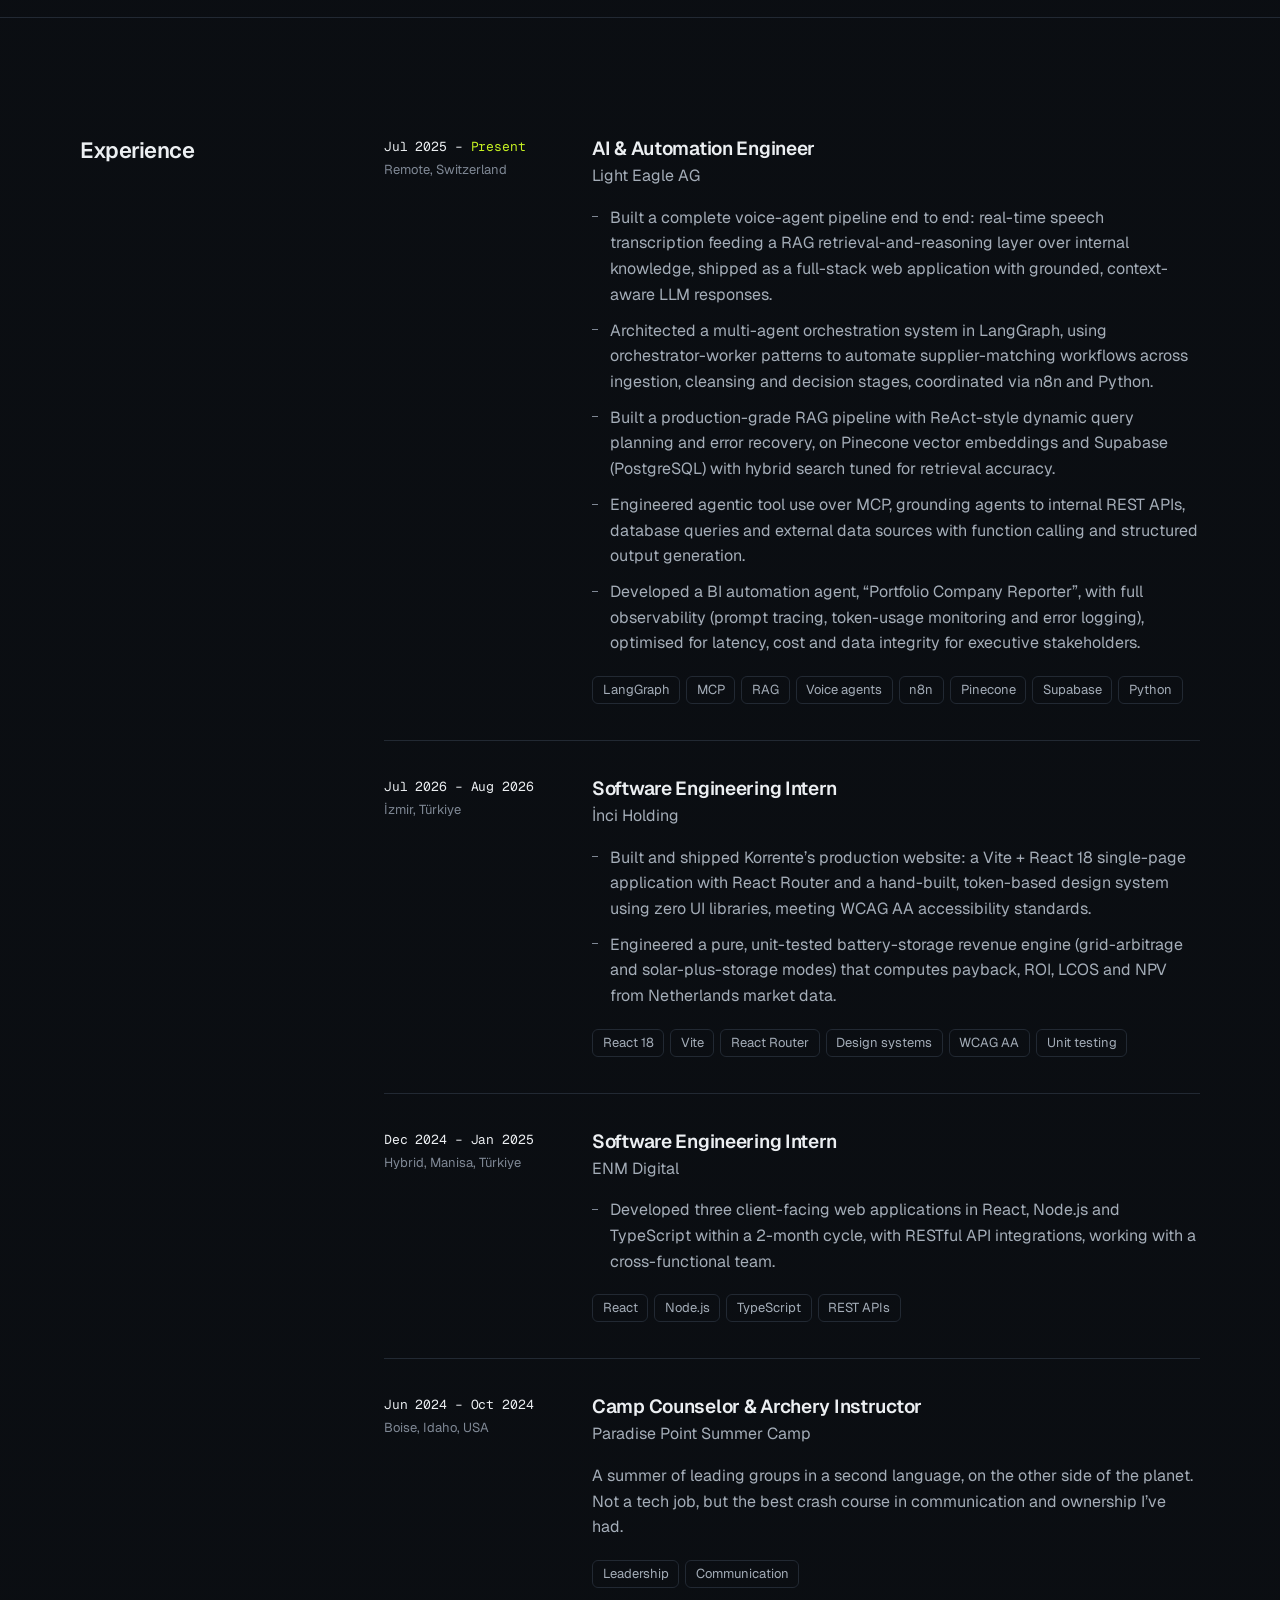
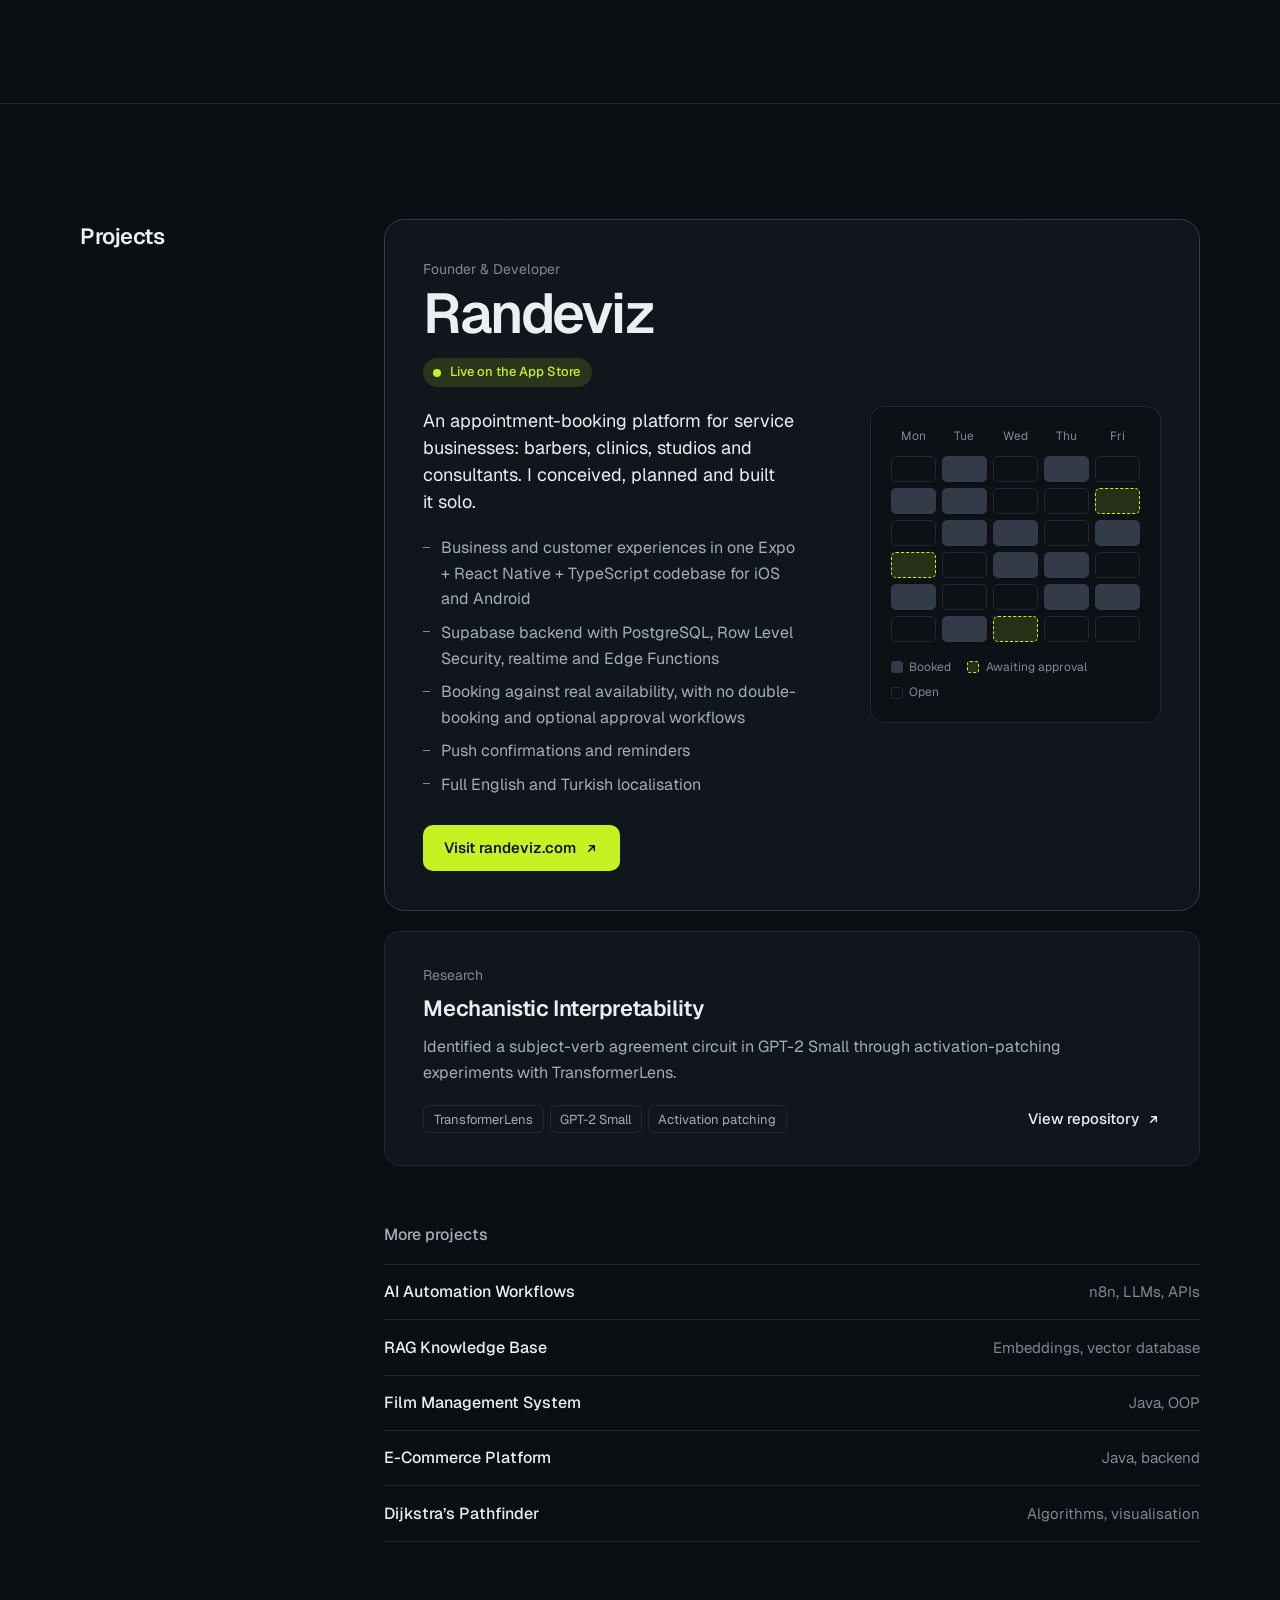
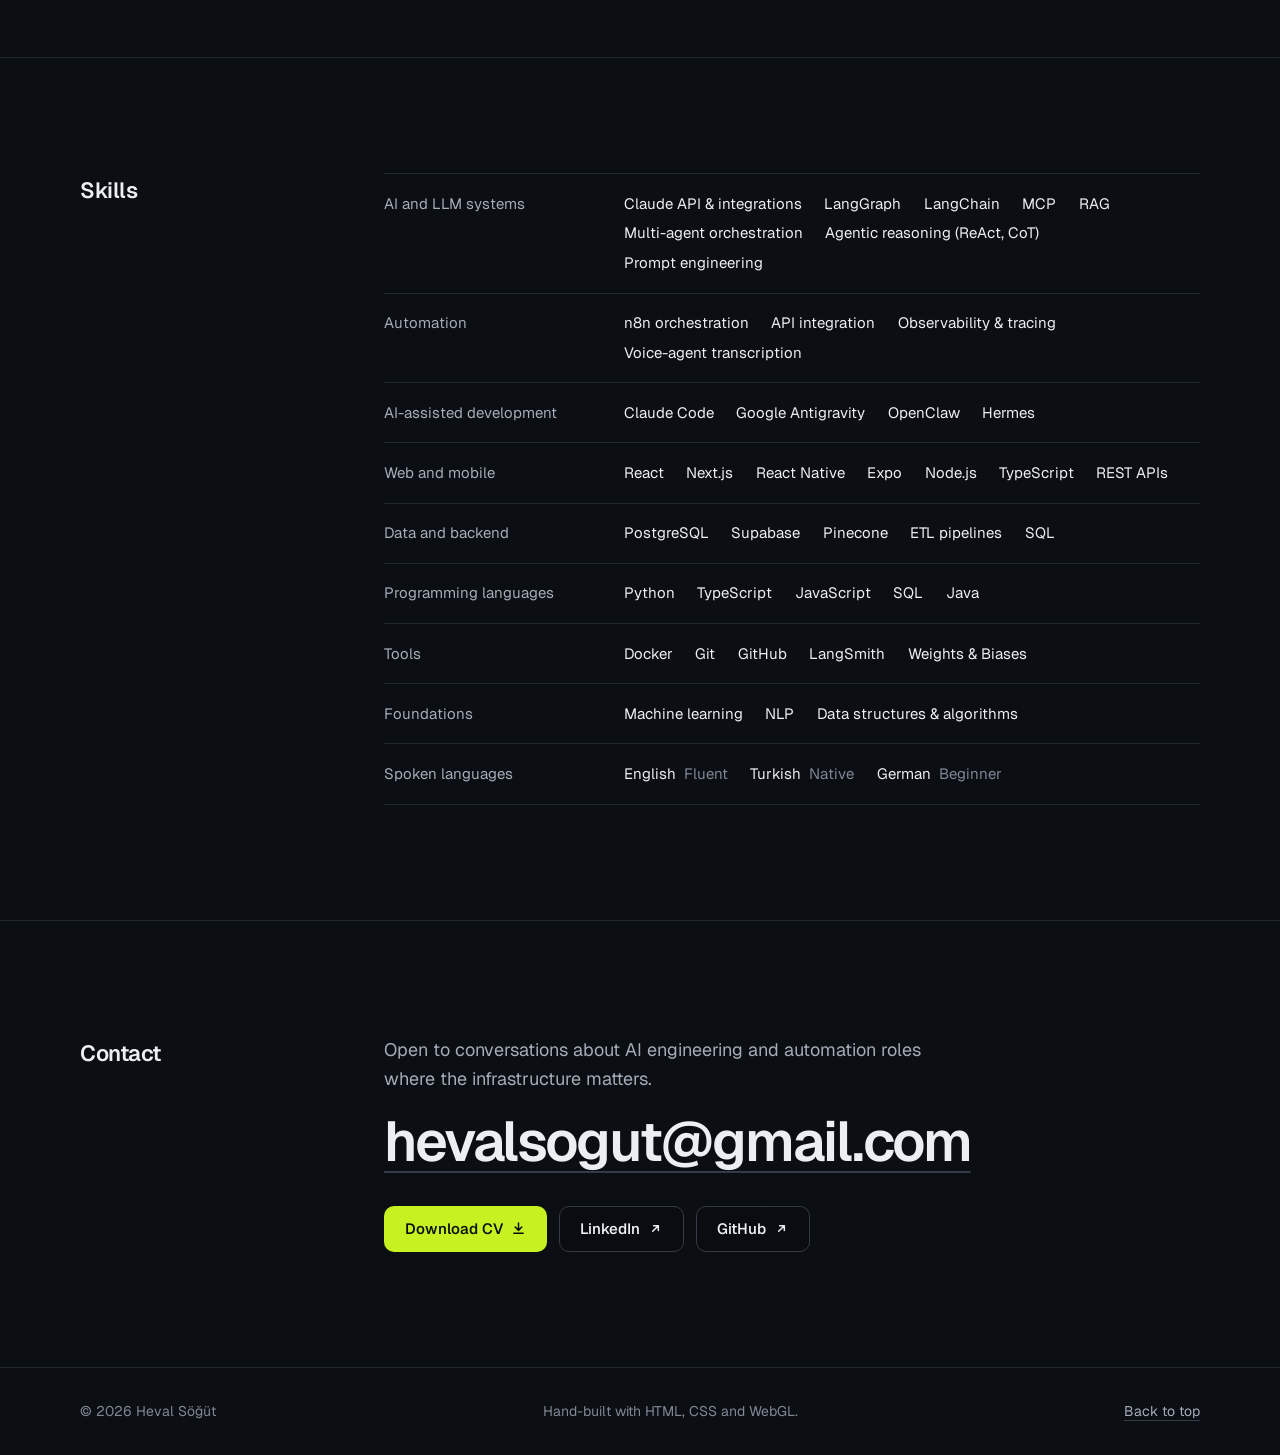
==== commit 721943f3: "feat: redesign portfolio with updated content and lighter WebGL network - New layout: sticky section" ====
--- a/index.html
+++ b/index.html
@@ -4,61 +4,79 @@
   <meta charset="UTF-8">
   <meta name="viewport" content="width=device-width, initial-scale=1.0">
   <title>Heval Söğüt — AI &amp; Automation Engineer</title>
-  <meta name="description" content="Heval Söğüt builds intelligent automation systems, RAG architectures, and LLM-powered pipelines. Good AI engineering is 20% models and 80% infrastructure — he builds the 80%.">
-  <link rel="canonical" href="https://hevalsogut.com">
+  <meta name="description" content="Heval Söğüt is an AI & Automation Engineer at Light Eagle AG building multi-agent systems, RAG pipelines and voice agents, and the founder of Randeviz, an appointment-booking app live on the App Store.">
+  <meta name="author" content="Heval Söğüt">
+  <meta name="theme-color" content="#0B0E13">
+  <link rel="canonical" href="https://hevalsogut.com/">
+
+  <meta property="og:type" content="profile">
+  <meta property="og:site_name" content="Heval Söğüt">
   <meta property="og:title" content="Heval Söğüt — AI &amp; Automation Engineer">
-  <meta property="og:description" content="RAG architectures, LLM pipelines, intelligent automation. I build the 80%.">
-  <meta property="og:url" content="https://hevalsogut.com">
-  <meta property="og:type" content="website">
-  <link rel="icon" href="data:image/svg+xml,<svg xmlns='http://www.w3.org/2000/svg' viewBox='0 0 32 32'><rect width='32' height='32' fill='%230A0B0E'/><circle cx='8' cy='16' r='3' fill='%23C6F222'/><rect x='11' y='15' width='10' height='2' fill='%23C6F222'/><circle cx='24' cy='16' r='3' fill='none' stroke='%23C6F222' stroke-width='2'/></svg>">
-  <link rel="preconnect" href="https://api.fontshare.com" crossorigin>
+  <meta property="og:description" content="Multi-agent systems, RAG pipelines and voice agents at Light Eagle AG. Founder of Randeviz, live on the App Store.">
+  <meta property="og:url" content="https://hevalsogut.com/">
+  <meta property="og:image" content="https://hevalsogut.com/assets/images/og-image.png">
+  <meta property="og:image:width" content="1200">
+  <meta property="og:image:height" content="630">
+  <meta property="og:image:alt" content="Heval Söğüt — AI & Automation Engineer">
+  <meta property="profile:first_name" content="Heval">
+  <meta property="profile:last_name" content="Söğüt">
+  <meta name="twitter:card" content="summary_large_image">
+  <meta name="twitter:title" content="Heval Söğüt — AI &amp; Automation Engineer">
+  <meta name="twitter:description" content="Multi-agent systems, RAG pipelines and voice agents at Light Eagle AG. Founder of Randeviz, live on the App Store.">
+  <meta name="twitter:image" content="https://hevalsogut.com/assets/images/og-image.png">
+
+  <link rel="icon" href="data:image/svg+xml,<svg xmlns='http://www.w3.org/2000/svg' viewBox='0 0 32 32'><rect width='32' height='32' rx='7' fill='%230B0E13'/><circle cx='9' cy='20' r='3' fill='%23C6F222'/><circle cx='23' cy='11' r='3' fill='none' stroke='%23C9D1DA' stroke-width='2'/><path d='M11.5 18.5l9-6' stroke='%23C9D1DA' stroke-width='2'/></svg>">
   <link rel="preconnect" href="https://fonts.googleapis.com">
   <link rel="preconnect" href="https://fonts.gstatic.com" crossorigin>
-  <link href="https://api.fontshare.com/v2/css?f[]=clash-display@500,600&f[]=satoshi@400,500,700&display=swap" rel="stylesheet">
-  <link href="https://fonts.googleapis.com/css2?family=JetBrains+Mono:wght@400;500&display=swap" rel="stylesheet">
-  <link rel="stylesheet" href="assets/css/style.css?v=2">
+  <link href="https://fonts.googleapis.com/css2?family=Geist:wght@400;500;600;700&family=Geist+Mono:wght@400;500&display=swap" rel="stylesheet">
+  <link rel="stylesheet" href="assets/css/style.css?v=4">
   <script type="application/ld+json">
   {
     "@context": "https://schema.org",
     "@type": "Person",
     "name": "Heval Söğüt",
-    "url": "https://hevalsogut.com",
+    "url": "https://hevalsogut.com/",
     "image": "https://hevalsogut.com/assets/images/og-image.png",
     "email": "mailto:hevalsogut@gmail.com",
     "jobTitle": "AI & Automation Engineer",
-    "description": "AI Engineer specializing in RAG architectures, LLM-powered pipelines, multi-agent orchestration, and intelligent automation systems. Good AI engineering is 20% models and 80% infrastructure — he builds the 80%.",
+    "description": "AI & Automation Engineer building multi-agent systems, RAG pipelines and voice agents. Founder and developer of Randeviz, an appointment-booking platform for service businesses.",
     "worksFor": {
       "@type": "Organization",
       "name": "Light Eagle AG",
-      "address": {
-        "@type": "PostalAddress",
-        "addressCountry": "CH"
-      }
+      "address": { "@type": "PostalAddress", "addressCountry": "CH" }
     },
     "alumniOf": {
       "@type": "CollegeOrUniversity",
       "name": "Manisa Celal Bayar University"
     },
-    "address": {
-      "@type": "PostalAddress",
-      "addressCountry": "TR"
-    },
+    "hasCredential": [
+      {
+        "@type": "EducationalOccupationalCredential",
+        "name": "Artificial Intelligence Fundamentals",
+        "credentialCategory": "certificate",
+        "recognizedBy": { "@type": "Organization", "name": "IBM" }
+      }
+    ],
+    "knowsLanguage": ["en", "tr", "de"],
     "knowsAbout": [
-      "AI Engineering",
-      "Automation Development",
-      "RAG (Retrieval-Augmented Generation)",
+      "Retrieval-Augmented Generation (RAG)",
       "Large Language Models",
       "LangGraph",
       "LangChain",
       "Model Context Protocol (MCP)",
       "Multi-agent orchestration",
+      "Voice agents",
       "Prompt engineering",
       "n8n workflow automation",
-      "Vector databases",
       "Pinecone",
       "Supabase",
+      "PostgreSQL",
+      "React",
+      "Next.js",
+      "React Native",
+      "Expo",
+      "TypeScript",
       "Python",
-      "TypeScript",
       "Machine Learning",
       "Natural Language Processing",
       "Mechanistic Interpretability"
@@ -74,313 +92,437 @@
   <a class="skip-link" href="#main">Skip to content</a>
 
   <canvas id="neural-bg" aria-hidden="true"></canvas>
-  <div class="bg-vignette" aria-hidden="true"></div>
-  <div class="noise" aria-hidden="true"></div>
-  <div class="cursor" aria-hidden="true"><div class="cursor-dot"></div><div class="cursor-ring"></div></div>
 
   <header class="site-head">
-    <a class="brand" href="#top" aria-label="Heval Söğüt — home">
-      <span class="brand-mark" aria-hidden="true"></span>
-      <span class="brand-name">HEVAL&nbsp;SÖĞÜT</span>
-    </a>
-    <nav class="site-nav" aria-label="Primary">
-      <a href="#about"><span aria-hidden="true">01</span>About</a>
-      <a href="#experience"><span aria-hidden="true">02</span>Experience</a>
-      <a href="#skills"><span aria-hidden="true">03</span>Skills</a>
-      <a href="#projects"><span aria-hidden="true">04</span>Projects</a>
-      <a href="#contact" class="nav-cta">Contact</a>
-    </nav>
-    <button class="nav-toggle" aria-expanded="false" aria-controls="mobile-menu" aria-label="Menu">
-      <span></span><span></span>
-    </button>
+    <div class="wrap head-inner">
+      <a class="brand" href="#top">
+        <span class="brand-mark" aria-hidden="true"></span>
+        <span>Heval Söğüt</span>
+      </a>
+      <nav class="site-nav" aria-label="Primary">
+        <a href="#about">About</a>
+        <a href="#experience">Experience</a>
+        <a href="#projects">Projects</a>
+        <a href="#skills">Skills</a>
+        <a href="#contact">Contact</a>
+      </nav>
+      <a class="btn btn-outline btn-sm head-cv" href="/Heval_Sogut_CV.pdf" download>
+        Download CV
+        <svg class="icon" viewBox="0 0 16 16" aria-hidden="true"><path d="M8 2v8m0 0L4.5 6.5M8 10l3.5-3.5M3 13h10"/></svg>
+      </a>
+      <button class="nav-toggle" type="button" aria-expanded="false" aria-controls="mobile-menu">
+        <span class="visually-hidden">Menu</span>
+        <span class="nav-toggle-bars" aria-hidden="true"></span>
+      </button>
+    </div>
+    <div class="mobile-menu" id="mobile-menu" hidden>
+      <nav class="wrap" aria-label="Mobile">
+        <a href="#about">About</a>
+        <a href="#experience">Experience</a>
+        <a href="#projects">Projects</a>
+        <a href="#skills">Skills</a>
+        <a href="#contact">Contact</a>
+        <a class="btn btn-solid" href="/Heval_Sogut_CV.pdf" download>
+          Download CV
+          <svg class="icon" viewBox="0 0 16 16" aria-hidden="true"><path d="M8 2v8m0 0L4.5 6.5M8 10l3.5-3.5M3 13h10"/></svg>
+        </a>
+      </nav>
+    </div>
   </header>
 
-  <div class="mobile-menu" id="mobile-menu" hidden>
-    <a href="#about"><span aria-hidden="true">01</span>About</a>
-    <a href="#experience"><span aria-hidden="true">02</span>Experience</a>
-    <a href="#skills"><span aria-hidden="true">03</span>Skills</a>
-    <a href="#projects"><span aria-hidden="true">04</span>Projects</a>
-    <a href="#contact"><span aria-hidden="true">05</span>Contact</a>
-  </div>
-
   <main id="main">
 
-    <!-- ============ HERO ============ -->
-    <section class="hero" id="top">
-      <div class="hero-inner">
-        <p class="hero-kicker reveal-load" style="--d:0">
-          <span class="pulse-dot" aria-hidden="true"></span>
-          AI ENGINEER @ LIGHT EAGLE AG, SWITZERLAND
+    <!-- Hero -->
+    <section class="hero" id="top" aria-labelledby="hero-title">
+      <div class="wrap hero-inner">
+        <p class="hero-status load load-0">
+          <span class="live-dot" aria-hidden="true"></span>
+          AI &amp; Automation Engineer at Light Eagle AG
         </p>
-        <h1 class="hero-title">
-          <span class="line reveal-load" style="--d:1">I BUILD THE</span>
-          <span class="line reveal-load" style="--d:2">MACHINERY</span>
-          <span class="line line-accent reveal-load" style="--d:3">BEHIND THE MODELS.</span>
-        </h1>
-        <p class="hero-sub reveal-load" style="--d:4">
-          Good AI engineering is 20% models, 80% infrastructure — I build the 80%.
-          RAG architectures, LLM-powered pipelines, and intelligent automation
-          systems that survive contact with production.
+        <h1 class="hero-title load load-1" id="hero-title">Heval Söğüt</h1>
+        <p class="hero-lede load load-2">
+          I build the systems that turn language models into working software:
+          multi-agent workflows, retrieval pipelines, voice agents, and the
+          products around them.
         </p>
-        <div class="hero-actions reveal-load" style="--d:5">
-          <a class="btn btn-solid" href="#projects">View work<span class="btn-arrow" aria-hidden="true">→</span></a>
-          <a class="btn btn-ghost" href="mailto:hevalsogut@gmail.com">hevalsogut@gmail.com</a>
+        <div class="hero-actions load load-3">
+          <a class="btn btn-solid" href="#projects">See selected work</a>
+          <a class="btn btn-outline" href="/Heval_Sogut_CV.pdf" download>
+            Download CV
+            <svg class="icon" viewBox="0 0 16 16" aria-hidden="true"><path d="M8 2v8m0 0L4.5 6.5M8 10l3.5-3.5M3 13h10"/></svg>
+          </a>
+          <a class="text-link" href="mailto:hevalsogut@gmail.com">hevalsogut@gmail.com</a>
         </div>
-      </div>
-      <div class="hero-foot reveal-load" style="--d:6" aria-hidden="true">
-        <span class="mono">PIPELINE: INGEST → EMBED → INDEX → RETRIEVE → GENERATE</span>
-        <span class="mono scroll-cue">SCROLL ↓</span>
+        <p class="hero-hint load load-4" aria-hidden="true">
+          <span class="hint-fine">The network behind this text is live. Hover to light it up, click to fire a signal.</span>
+          <span class="hint-touch">The network behind this text is live. Tap it to fire a signal.</span>
+        </p>
+      </div>
+      <div class="wrap hero-now load load-5">
+        <dl class="now-grid">
+          <div>
+            <dt>Now</dt>
+            <dd>AI &amp; Automation Engineer, Light Eagle AG</dd>
+          </div>
+          <div>
+            <dt>Building</dt>
+            <dd>Randeviz, live on the App Store</dd>
+          </div>
+          <div>
+            <dt>Studying</dt>
+            <dd>B.Sc. Computer Engineering, graduating June 2027</dd>
+          </div>
+        </dl>
       </div>
     </section>
 
-    <!-- ============ ABOUT ============ -->
-    <section class="section" id="about">
-      <div class="section-head reveal">
-        <span class="sec-num mono">01</span>
-        <span class="sec-rule" aria-hidden="true"></span>
-        <h2 class="sec-label">About</h2>
-      </div>
-      <div class="about-grid">
-        <p class="about-statement reveal">
-          Most AI demos die the moment they meet real data. I'm interested in the
-          part that doesn't demo well — <em>ingestion, chunking, retrieval quality,
-          orchestration, evals</em> — the plumbing that turns a model into a system.
-          By day I build RAG knowledge bases and automation pipelines for a Swiss
-          firm; by night I poke at mechanistic interpretability to understand what
-          the other 20% is actually doing.
-        </p>
-        <dl class="about-facts">
-          <div class="fact reveal" style="--d:0">
-            <dt class="mono">LOCATION</dt>
-            <dd>Türkiye · working remotely with Switzerland</dd>
-          </div>
-          <div class="fact reveal" style="--d:1">
-            <dt class="mono">EDUCATION</dt>
-            <dd>B.Sc. Computer Engineering, Manisa Celal Bayar University — class of 2027</dd>
-          </div>
-          <div class="fact reveal" style="--d:2">
-            <dt class="mono">FOCUS</dt>
-            <dd>RAG systems · LLM pipelines · workflow orchestration</dd>
-          </div>
-          <div class="fact reveal" style="--d:3">
-            <dt class="mono">CURRENTLY</dt>
-            <dd>AI Engineer, Light Eagle AG</dd>
-          </div>
-        </dl>
+    <!-- About -->
+    <section class="section" id="about" aria-labelledby="about-title">
+      <div class="wrap section-grid">
+        <h2 class="section-title" id="about-title">About</h2>
+        <div class="section-body">
+          <div class="prose">
+            <p class="about-lead">
+              Most AI demos stop working the moment they meet real data. I focus on
+              what comes after the demo: ingestion, chunking, retrieval quality,
+              orchestration and evaluation, the engineering that turns a model into
+              a system.
+            </p>
+            <p>
+              At Light Eagle AG I build multi-agent workflows, RAG pipelines and
+              voice agents for a Swiss firm. Outside work I founded and built
+              Randeviz, an appointment-booking platform for service businesses, and I
+              use mechanistic interpretability to study what happens inside
+              transformer models.
+            </p>
+            <blockquote class="pull">
+              <p>Good AI engineering is 20% models and 80% infrastructure. I build the 80%.</p>
+            </blockquote>
+          </div>
+          <dl class="facts">
+            <div>
+              <dt>Currently</dt>
+              <dd>AI &amp; Automation Engineer, Light Eagle AG</dd>
+            </div>
+            <div>
+              <dt>Education</dt>
+              <dd>B.Sc. Computer Engineering, Manisa Celal Bayar University. Graduating June 2027.</dd>
+            </div>
+            <div>
+              <dt>Certification</dt>
+              <dd>Artificial Intelligence Fundamentals, IBM (2026)</dd>
+            </div>
+            <div>
+              <dt>Based in</dt>
+              <dd>Türkiye, working remotely with Switzerland</dd>
+            </div>
+          </dl>
+        </div>
       </div>
     </section>
 
-    <!-- ============ EXPERIENCE ============ -->
-    <section class="section" id="experience">
-      <div class="section-head reveal">
-        <span class="sec-num mono">02</span>
-        <span class="sec-rule" aria-hidden="true"></span>
-        <h2 class="sec-label">Experience</h2>
-      </div>
-      <ol class="xp-list">
-        <li class="xp reveal">
-          <div class="xp-meta">
-            <span class="mono xp-when">2025 — NOW</span>
-            <span class="mono xp-loc">SWITZERLAND · REMOTE</span>
-          </div>
-          <div class="xp-body">
-            <h3>AI Engineer <span class="xp-co">/ Light Eagle AG</span></h3>
-            <ul class="xp-points">
-              <li>
-                Architected a multi-agent orchestration system in LangGraph —
-                orchestrator-worker patterns automating supplier-matching workflows
-                across ingestion, cleansing, and decision stages, coordinated via
-                n8n and Python.
-              </li>
-              <li>
-                Built a production-grade RAG pipeline with ReAct-style dynamic query
-                planning and error recovery, on Pinecone vector embeddings and
-                Supabase (PostgreSQL) with hybrid search tuned for retrieval accuracy.
-              </li>
-              <li>
-                Engineered agentic tool use over MCP, grounding agents to internal
-                REST APIs, database queries, and external data sources with function
-                calling and structured output generation.
-              </li>
-              <li>
-                Developed a BI automation agent ("Portfolio Company Reporter") with
-                full observability — prompt tracing, token-usage monitoring, and
-                error logging — optimized for latency, cost, and data integrity for
-                executive stakeholders.
-              </li>
-            </ul>
-            <ul class="xp-tags mono" aria-label="Technologies">
-              <li>LANGGRAPH</li><li>MCP</li><li>RAG</li><li>n8n</li><li>PINECONE</li><li>SUPABASE</li>
-            </ul>
-          </div>
-        </li>
-        <li class="xp reveal">
-          <div class="xp-meta">
-            <span class="mono xp-when">EARLIER</span>
-            <span class="mono xp-loc">TÜRKİYE</span>
-          </div>
-          <div class="xp-body">
-            <h3>Software Engineering Intern <span class="xp-co">/ ENM Digital</span></h3>
+    <!-- Experience -->
+    <section class="section" id="experience" aria-labelledby="experience-title">
+      <div class="wrap section-grid">
+        <h2 class="section-title" id="experience-title">Experience</h2>
+        <ol class="section-body timeline">
+          <li class="job">
+            <div class="job-when">
+              <p class="job-dates"><time datetime="2025-07">Jul 2025</time> – <span class="is-live">Present</span></p>
+              <p class="job-place">Remote, Switzerland</p>
+            </div>
+            <div class="job-body">
+              <h3 class="job-role">AI &amp; Automation Engineer</h3>
+              <p class="job-org">Light Eagle AG</p>
+              <ul class="job-points">
+                <li>
+                  Built a complete voice-agent pipeline end to end: real-time speech
+                  transcription feeding a RAG retrieval-and-reasoning layer over
+                  internal knowledge, shipped as a full-stack web application with
+                  grounded, context-aware LLM responses.
+                </li>
+                <li>
+                  Architected a multi-agent orchestration system in LangGraph, using
+                  orchestrator-worker patterns to automate supplier-matching workflows
+                  across ingestion, cleansing and decision stages, coordinated via n8n
+                  and Python.
+                </li>
+                <li>
+                  Built a production-grade RAG pipeline with ReAct-style dynamic query
+                  planning and error recovery, on Pinecone vector embeddings and
+                  Supabase (PostgreSQL) with hybrid search tuned for retrieval accuracy.
+                </li>
+                <li>
+                  Engineered agentic tool use over MCP, grounding agents to internal
+                  REST APIs, database queries and external data sources with function
+                  calling and structured output generation.
+                </li>
+                <li>
+                  Developed a BI automation agent, “Portfolio Company Reporter”, with
+                  full observability (prompt tracing, token-usage monitoring and error
+                  logging), optimised for latency, cost and data integrity for
+                  executive stakeholders.
+                </li>
+              </ul>
+              <ul class="tags">
+                <li>LangGraph</li><li>MCP</li><li>RAG</li><li>Voice agents</li><li>n8n</li><li>Pinecone</li><li>Supabase</li><li>Python</li>
+              </ul>
+            </div>
+          </li>
+
+          <li class="job">
+            <div class="job-when">
+              <p class="job-dates"><time datetime="2026-07">Jul 2026</time> – <time datetime="2026-08">Aug 2026</time></p>
+              <p class="job-place">İzmir, Türkiye</p>
+            </div>
+            <div class="job-body">
+              <h3 class="job-role">Software Engineering Intern</h3>
+              <p class="job-org">İnci Holding</p>
+              <ul class="job-points">
+                <li>
+                  Built and shipped Korrente’s production website: a Vite + React 18
+                  single-page application with React Router and a hand-built,
+                  token-based design system using zero UI libraries, meeting WCAG AA
+                  accessibility standards.
+                </li>
+                <li>
+                  Engineered a pure, unit-tested battery-storage revenue engine
+                  (grid-arbitrage and solar-plus-storage modes) that computes payback,
+                  ROI, LCOS and NPV from Netherlands market data.
+                </li>
+              </ul>
+              <ul class="tags">
+                <li>React 18</li><li>Vite</li><li>React Router</li><li>Design systems</li><li>WCAG AA</li><li>Unit testing</li>
+              </ul>
+            </div>
+          </li>
+
+          <li class="job">
+            <div class="job-when">
+              <p class="job-dates"><time datetime="2024-12">Dec 2024</time> – <time datetime="2025-01">Jan 2025</time></p>
+              <p class="job-place">Hybrid, Manisa, Türkiye</p>
+            </div>
+            <div class="job-body">
+              <h3 class="job-role">Software Engineering Intern</h3>
+              <p class="job-org">ENM Digital</p>
+              <ul class="job-points">
+                <li>
+                  Developed three client-facing web applications in React, Node.js and
+                  TypeScript within a 2-month cycle, with RESTful API integrations,
+                  working with a cross-functional team.
+                </li>
+              </ul>
+              <ul class="tags">
+                <li>React</li><li>Node.js</li><li>TypeScript</li><li>REST APIs</li>
+              </ul>
+            </div>
+          </li>
+
+          <li class="job">
+            <div class="job-when">
+              <p class="job-dates"><time datetime="2024-06">Jun 2024</time> – <time datetime="2024-10">Oct 2024</time></p>
+              <p class="job-place">Boise, Idaho, USA</p>
+            </div>
+            <div class="job-body">
+              <h3 class="job-role">Camp Counselor &amp; Archery Instructor</h3>
+              <p class="job-org">Paradise Point Summer Camp</p>
+              <p class="job-text">
+                A summer of leading groups in a second language, on the other side of
+                the planet. Not a tech job, but the best crash course in communication
+                and ownership I’ve had.
+              </p>
+              <ul class="tags">
+                <li>Leadership</li><li>Communication</li>
+              </ul>
+            </div>
+          </li>
+        </ol>
+      </div>
+    </section>
+
+    <!-- Projects -->
+    <section class="section" id="projects" aria-labelledby="projects-title">
+      <div class="wrap section-grid">
+        <h2 class="section-title" id="projects-title">Projects</h2>
+        <div class="section-body">
+
+          <article class="feature" aria-labelledby="randeviz-title">
+            <div class="feature-main">
+              <p class="feature-role">Founder &amp; Developer</p>
+              <h3 class="feature-title" id="randeviz-title">Randeviz</h3>
+              <p class="status-pill"><span class="live-dot" aria-hidden="true"></span>Live on the App Store</p>
+              <p class="feature-lede">
+                An appointment-booking platform for service businesses: barbers,
+                clinics, studios and consultants. I conceived, planned and built it solo.
+              </p>
+              <ul class="feature-points">
+                <li>Business and customer experiences in one Expo + React Native + TypeScript codebase for iOS and Android</li>
+                <li>Supabase backend with PostgreSQL, Row Level Security, realtime and Edge Functions</li>
+                <li>Booking against real availability, with no double-booking and optional approval workflows</li>
+                <li>Push confirmations and reminders</li>
+                <li>Full English and Turkish localisation</li>
+              </ul>
+              <a class="btn btn-solid" href="https://www.randeviz.com" target="_blank" rel="noopener">
+                Visit randeviz.com
+                <svg class="icon" viewBox="0 0 16 16" aria-hidden="true"><path d="M5 11l6-6m0 0H6m5 0v5"/></svg>
+                <span class="visually-hidden">(opens in a new tab)</span>
+              </a>
+            </div>
+            <div class="feature-visual" aria-hidden="true">
+              <div class="slots">
+                <div class="slots-head"><span>Mon</span><span>Tue</span><span>Wed</span><span>Thu</span><span>Fri</span></div>
+                <div class="slots-grid">
+                  <i></i><i class="b"></i><i></i><i class="b"></i><i></i>
+                  <i class="b"></i><i class="b"></i><i></i><i></i><i class="p"></i>
+                  <i></i><i class="b"></i><i class="b"></i><i></i><i class="b"></i>
+                  <i class="p"></i><i></i><i class="b"></i><i class="b"></i><i></i>
+                  <i class="b"></i><i></i><i></i><i class="b"></i><i class="b"></i>
+                  <i></i><i class="b"></i><i class="p"></i><i></i><i></i>
+                </div>
+                <div class="slots-key"><span><i class="b"></i>Booked</span><span><i class="p"></i>Awaiting approval</span><span><i></i>Open</span></div>
+              </div>
+            </div>
+          </article>
+
+          <article class="project" aria-labelledby="mi-title">
+            <p class="project-kind">Research</p>
+            <h3 class="project-title" id="mi-title">
+              <a class="stretched" href="https://github.com/hevalsogut/mech-interp-subject-verb-agreement" target="_blank" rel="noopener">
+                Mechanistic Interpretability
+                <span class="visually-hidden">(GitHub repository, opens in a new tab)</span>
+              </a>
+            </h3>
             <p>
-              Full-stack web development on client projects — React on the front,
-              Node.js services behind it. First taste of shipping code other people
-              depend on.
+              Identified a subject-verb agreement circuit in GPT-2 Small through
+              activation-patching experiments with TransformerLens.
             </p>
-            <ul class="xp-tags mono" aria-label="Technologies">
-              <li>REACT</li><li>NODE.JS</li><li>REST</li>
-            </ul>
-          </div>
-        </li>
-        <li class="xp reveal">
-          <div class="xp-meta">
-            <span class="mono xp-when">EARLIER</span>
-            <span class="mono xp-loc">USA</span>
-          </div>
-          <div class="xp-body">
-            <h3>Camp Counselor <span class="xp-co">/ Paradise Point Summer Camp</span></h3>
-            <p>
-              A summer of leading groups in a second language, on the other side of
-              the planet. Not a tech job — but the best crash course in communication
-              and ownership I've had.
-            </p>
-            <ul class="xp-tags mono" aria-label="Skills">
-              <li>LEADERSHIP</li><li>EN-US</li>
-            </ul>
-          </div>
-        </li>
-      </ol>
-    </section>
-
-    <!-- ============ SKILLS ============ -->
-    <section class="section" id="skills">
-      <div class="section-head reveal">
-        <span class="sec-num mono">03</span>
-        <span class="sec-rule" aria-hidden="true"></span>
-        <h2 class="sec-label">Skills</h2>
-      </div>
-      <div class="skill-grid">
-        <div class="skill-card reveal" style="--d:0">
-          <h3 class="mono">AI / LLM SYSTEMS</h3>
-          <ul>
-            <li>Claude API &amp; integrations</li><li>LangGraph</li><li>LangChain</li>
-            <li>MCP</li><li>RAG</li><li>Multi-agent orchestration</li>
-            <li>Agentic reasoning (ReAct · CoT)</li><li>Prompt engineering</li>
+            <div class="project-foot">
+              <ul class="tags">
+                <li>TransformerLens</li><li>GPT-2 Small</li><li>Activation patching</li>
+              </ul>
+              <span class="project-link" aria-hidden="true">
+                View repository
+                <svg class="icon" viewBox="0 0 16 16"><path d="M5 11l6-6m0 0H6m5 0v5"/></svg>
+              </span>
+            </div>
+          </article>
+
+          <h3 class="subhead">More projects</h3>
+          <ul class="more">
+            <li><span class="more-name">AI Automation Workflows</span><span class="more-stack">n8n, LLMs, APIs</span></li>
+            <li><span class="more-name">RAG Knowledge Base</span><span class="more-stack">Embeddings, vector database</span></li>
+            <li><span class="more-name">Film Management System</span><span class="more-stack">Java, OOP</span></li>
+            <li><span class="more-name">E-Commerce Platform</span><span class="more-stack">Java, backend</span></li>
+            <li><span class="more-name">Dijkstra’s Pathfinder</span><span class="more-stack">Algorithms, visualisation</span></li>
           </ul>
         </div>
-        <div class="skill-card reveal" style="--d:1">
-          <h3 class="mono">AUTOMATION / DATA</h3>
-          <ul>
-            <li>n8n orchestration</li><li>ETL pipelines</li>
-            <li>Pinecone · Supabase · vector DBs</li><li>API integration</li>
-            <li>Observability &amp; tracing</li><li>Voice-agent transcription</li>
-          </ul>
+      </div>
+    </section>
+
+    <!-- Skills -->
+    <section class="section" id="skills" aria-labelledby="skills-title">
+      <div class="wrap section-grid">
+        <h2 class="section-title" id="skills-title">Skills</h2>
+        <dl class="section-body skills">
+          <div class="skill-row">
+            <dt>AI and LLM systems</dt>
+            <dd><ul class="skill-list">
+              <li>Claude API &amp; integrations</li><li>LangGraph</li><li>LangChain</li><li>MCP</li><li>RAG</li>
+              <li>Multi-agent orchestration</li><li>Agentic reasoning (ReAct, CoT)</li><li>Prompt engineering</li>
+            </ul></dd>
+          </div>
+          <div class="skill-row">
+            <dt>Automation</dt>
+            <dd><ul class="skill-list">
+              <li>n8n orchestration</li><li>API integration</li><li>Observability &amp; tracing</li><li>Voice-agent transcription</li>
+            </ul></dd>
+          </div>
+          <div class="skill-row">
+            <dt>AI-assisted development</dt>
+            <dd><ul class="skill-list">
+              <li>Claude Code</li><li>Google Antigravity</li><li>OpenClaw</li><li>Hermes</li>
+            </ul></dd>
+          </div>
+          <div class="skill-row">
+            <dt>Web and mobile</dt>
+            <dd><ul class="skill-list">
+              <li>React</li><li>Next.js</li><li>React Native</li><li>Expo</li><li>Node.js</li><li>TypeScript</li><li>REST APIs</li>
+            </ul></dd>
+          </div>
+          <div class="skill-row">
+            <dt>Data and backend</dt>
+            <dd><ul class="skill-list">
+              <li>PostgreSQL</li><li>Supabase</li><li>Pinecone</li><li>ETL pipelines</li><li>SQL</li>
+            </ul></dd>
+          </div>
+          <div class="skill-row">
+            <dt>Programming languages</dt>
+            <dd><ul class="skill-list">
+              <li>Python</li><li>TypeScript</li><li>JavaScript</li><li>SQL</li><li>Java</li>
+            </ul></dd>
+          </div>
+          <div class="skill-row">
+            <dt>Tools</dt>
+            <dd><ul class="skill-list">
+              <li>Docker</li><li>Git</li><li>GitHub</li><li>LangSmith</li><li>Weights &amp; Biases</li>
+            </ul></dd>
+          </div>
+          <div class="skill-row">
+            <dt>Foundations</dt>
+            <dd><ul class="skill-list">
+              <li>Machine learning</li><li>NLP</li><li>Data structures &amp; algorithms</li>
+            </ul></dd>
+          </div>
+          <div class="skill-row">
+            <dt>Spoken languages</dt>
+            <dd><ul class="skill-list">
+              <li>English <span class="lvl">Fluent</span></li><li>Turkish <span class="lvl">Native</span></li><li>German <span class="lvl">Beginner</span></li>
+            </ul></dd>
+          </div>
+        </dl>
+      </div>
+    </section>
+
+    <!-- Contact -->
+    <section class="section contact" id="contact" aria-labelledby="contact-title">
+      <div class="wrap section-grid">
+        <h2 class="section-title" id="contact-title">Contact</h2>
+        <div class="section-body">
+          <p class="contact-lede">
+            Open to conversations about AI engineering and automation roles where the
+            infrastructure matters.
+          </p>
+          <a class="contact-mail" href="mailto:hevalsogut@gmail.com">hevalsogut@gmail.com</a>
+          <div class="contact-actions">
+            <a class="btn btn-solid" href="/Heval_Sogut_CV.pdf" download>
+              Download CV
+              <svg class="icon" viewBox="0 0 16 16" aria-hidden="true"><path d="M8 2v8m0 0L4.5 6.5M8 10l3.5-3.5M3 13h10"/></svg>
+            </a>
+            <a class="btn btn-outline" href="https://www.linkedin.com/in/hevalsogut" target="_blank" rel="noopener">
+              LinkedIn
+              <svg class="icon" viewBox="0 0 16 16" aria-hidden="true"><path d="M5 11l6-6m0 0H6m5 0v5"/></svg>
+              <span class="visually-hidden">(opens in a new tab)</span>
+            </a>
+            <a class="btn btn-outline" href="https://github.com/hevalsogut" target="_blank" rel="noopener">
+              GitHub
+              <svg class="icon" viewBox="0 0 16 16" aria-hidden="true"><path d="M5 11l6-6m0 0H6m5 0v5"/></svg>
+              <span class="visually-hidden">(opens in a new tab)</span>
+            </a>
+          </div>
         </div>
-        <div class="skill-card reveal" style="--d:2">
-          <h3 class="mono">LANGUAGES</h3>
-          <ul>
-            <li>Python</li><li>TypeScript</li><li>JavaScript</li><li>SQL</li><li>Java</li>
-          </ul>
-        </div>
-        <div class="skill-card reveal" style="--d:3">
-          <h3 class="mono">FOUNDATIONS</h3>
-          <ul>
-            <li>Machine learning</li><li>NLP</li><li>Data structures &amp; algorithms</li>
-          </ul>
-        </div>
-      </div>
-      <div class="ticker reveal" aria-hidden="true">
-        <div class="ticker-track mono">
-          <span>CLAUDE API · LANGGRAPH · LANGCHAIN · MCP · RAG · MULTI-AGENT · REACT · PINECONE · SUPABASE · n8n · ETL · OBSERVABILITY · PYTHON · TYPESCRIPT · SQL ·&nbsp;</span><span>CLAUDE API · LANGGRAPH · LANGCHAIN · MCP · RAG · MULTI-AGENT · REACT · PINECONE · SUPABASE · n8n · ETL · OBSERVABILITY · PYTHON · TYPESCRIPT · SQL ·&nbsp;</span>
-        </div>
-      </div>
-    </section>
-
-    <!-- ============ PROJECTS ============ -->
-    <section class="section" id="projects">
-      <div class="section-head reveal">
-        <span class="sec-num mono">04</span>
-        <span class="sec-rule" aria-hidden="true"></span>
-        <h2 class="sec-label">Projects</h2>
-      </div>
-      <ul class="proj-index">
-        <li class="reveal" style="--d:0">
-          <a class="proj" href="https://github.com/hevalsogut/mech-interp-subject-verb-agreement" target="_blank" rel="noopener">
-            <span class="proj-num mono">001</span>
-            <span class="proj-name">Mechanistic Interpretability</span>
-            <span class="proj-tag mono">SUBJECT-VERB AGREEMENT · TRANSFORMERS</span>
-            <span class="proj-arrow" aria-hidden="true">↗</span>
-          </a>
-        </li>
-        <li class="reveal" style="--d:1">
-          <a class="proj" href="https://github.com/hevalsogut" target="_blank" rel="noopener">
-            <span class="proj-num mono">002</span>
-            <span class="proj-name">AI Automation Workflows</span>
-            <span class="proj-tag mono">n8n · LLM · APIs</span>
-            <span class="proj-arrow" aria-hidden="true">↗</span>
-          </a>
-        </li>
-        <li class="reveal" style="--d:2">
-          <a class="proj" href="https://github.com/hevalsogut" target="_blank" rel="noopener">
-            <span class="proj-num mono">003</span>
-            <span class="proj-name">RAG Knowledge Base</span>
-            <span class="proj-tag mono">EMBEDDINGS · VECTOR DB</span>
-            <span class="proj-arrow" aria-hidden="true">↗</span>
-          </a>
-        </li>
-        <li class="reveal" style="--d:3">
-          <a class="proj" href="https://github.com/hevalsogut" target="_blank" rel="noopener">
-            <span class="proj-num mono">004</span>
-            <span class="proj-name">Film Management System</span>
-            <span class="proj-tag mono">JAVA · OOP</span>
-            <span class="proj-arrow" aria-hidden="true">↗</span>
-          </a>
-        </li>
-        <li class="reveal" style="--d:4">
-          <a class="proj" href="https://github.com/hevalsogut" target="_blank" rel="noopener">
-            <span class="proj-num mono">005</span>
-            <span class="proj-name">E-Commerce Platform</span>
-            <span class="proj-tag mono">JAVA · BACKEND</span>
-            <span class="proj-arrow" aria-hidden="true">↗</span>
-          </a>
-        </li>
-        <li class="reveal" style="--d:5">
-          <a class="proj" href="https://github.com/hevalsogut" target="_blank" rel="noopener">
-            <span class="proj-num mono">006</span>
-            <span class="proj-name">Dijkstra's Pathfinder</span>
-            <span class="proj-tag mono">ALGORITHMS · VISUALIZATION</span>
-            <span class="proj-arrow" aria-hidden="true">↗</span>
-          </a>
-        </li>
-      </ul>
-    </section>
-
-    <!-- ============ CONTACT ============ -->
-    <section class="section contact" id="contact">
-      <div class="section-head reveal">
-        <span class="sec-num mono">05</span>
-        <span class="sec-rule" aria-hidden="true"></span>
-        <h2 class="sec-label">Contact</h2>
-      </div>
-      <p class="contact-lede reveal">Building something where the infrastructure matters?</p>
-      <a class="contact-mail reveal" href="mailto:hevalsogut@gmail.com">
-        <span class="contact-mail-text">LET'S TALK</span>
-        <span class="contact-mail-addr mono">hevalsogut@gmail.com ↗</span>
-      </a>
-      <div class="contact-links reveal">
-        <a class="mono" href="https://github.com/hevalsogut" target="_blank" rel="noopener">GITHUB ↗</a>
-        <a class="mono" href="https://www.linkedin.com/in/hevalsogut" target="_blank" rel="noopener">LINKEDIN ↗</a>
-        <a class="mono" href="mailto:hevalsogut@gmail.com">EMAIL ↗</a>
       </div>
     </section>
   </main>
 
   <footer class="site-foot">
-    <span class="mono">© 2026 HEVAL SÖĞÜT</span>
-    <span class="mono">DESIGNED &amp; BUILT FROM SCRATCH — NO TEMPLATES</span>
-    <span class="mono"><span class="pulse-dot" aria-hidden="true"></span>SYSTEM NOMINAL</span>
+    <div class="wrap foot-inner">
+      <p>© 2026 Heval Söğüt</p>
+      <p>Hand-built with HTML, CSS and WebGL.</p>
+      <a class="text-link" href="#top">Back to top</a>
+    </div>
   </footer>
 
-  <script src="assets/js/script.js?v=2" defer></script>
-  <script type="module" src="assets/js/neural-bg.js?v=2"></script>
+  <script src="assets/js/script.js?v=4" defer></script>
+  <script src="assets/js/neural-bg.js?v=4" defer></script>
 </body>
 </html>
--- a/assets/css/style.css
+++ b/assets/css/style.css
@@ -1,754 +1,777 @@
 /* ============================================================
-   HEVAL SÖĞÜT — portfolio
-   Aesthetic: control-room / pipeline. Near-black, acid lime,
-   Clash Display + Satoshi + JetBrains Mono.
+   Heval Söğüt — portfolio
+   Cool ink ground, neutral greys, lime reserved for signal:
+   live states, network pulses, focus and the primary action.
+   One family (Geist); Geist Mono only for timeline dates.
    ============================================================ */
 
 :root {
-  --bg: #0A0B0E;
-  --bg-raise: #0F1115;
-  --line: #1E2128;
-  --text: #E9EBE4;
-  --muted: #9AA0A6;
-  --acid: #C6F222;
-  --acid-dim: rgba(198, 242, 34, 0.12);
-  --font-display: "Clash Display", "Satoshi", sans-serif;
-  --font-body: "Satoshi", -apple-system, sans-serif;
-  --font-mono: "JetBrains Mono", ui-monospace, monospace;
-  --pad: clamp(1.25rem, 5vw, 5rem);
-  --ease-out: cubic-bezier(0.16, 1, 0.3, 1);
-}
-
-* { margin: 0; padding: 0; box-sizing: border-box; }
-
-html { scroll-behavior: smooth; }
+  --ink: #0B0E13;
+  --surface: rgba(20, 25, 33, 0.72);
+  --surface-solid: #141921;
+  --line: #222933;
+  --line-strong: #323B47;
+  --text: #ECEFF2;
+  --muted: #A4ADB8;   /* 8.3:1 on ink */
+  --faint: #7F8895;   /* 5.2:1 on ink */
+  --signal: #C6F222;
+  --signal-soft: rgba(198, 242, 34, 0.14);
+
+  --font: "Geist", ui-sans-serif, system-ui, -apple-system, "Segoe UI", sans-serif;
+  --font-mono: "Geist Mono", ui-monospace, "SFMono-Regular", Menlo, monospace;
+
+  --gutter: clamp(1.25rem, 4vw, 3rem);
+  --max: 76rem;
+  --head-h: 4rem;
+  --ease: cubic-bezier(0.2, 0.8, 0.2, 1);
+
+  color-scheme: dark;
+}
+
+*, *::before, *::after { box-sizing: border-box; }
+* { margin: 0; padding: 0; }
+
+html {
+  scroll-behavior: smooth;
+  scroll-padding-top: calc(var(--head-h) + 1rem);
+  -webkit-text-size-adjust: 100%;
+}
 
 body {
-  background: var(--bg);
+  background: var(--ink);
   color: var(--text);
-  font-family: var(--font-body);
-  font-size: 1.0625rem;
+  font-family: var(--font);
+  font-size: 1rem;
   line-height: 1.6;
   -webkit-font-smoothing: antialiased;
-  overflow-x: hidden;
-  /* faint blueprint grid */
-  background-image:
-    linear-gradient(rgba(233, 235, 228, 0.025) 1px, transparent 1px),
-    linear-gradient(90deg, rgba(233, 235, 228, 0.025) 1px, transparent 1px);
-  background-size: 72px 72px;
-}
-
-::selection { background: var(--acid); color: var(--bg); }
-
-.mono {
-  font-family: var(--font-mono);
-  font-size: 0.72rem;
-  font-weight: 500;
-  letter-spacing: 0.08em;
-}
-
-a { color: inherit; }
+  text-rendering: optimizeLegibility;
+  overflow-x: clip;
+}
+
+img, svg { display: block; max-width: 100%; }
+ul, ol { list-style: none; }
+a { color: inherit; text-decoration: none; }
+::selection { background: var(--signal); color: var(--ink); }
 
 :focus-visible {
-  outline: 2px solid var(--acid);
+  outline: 2px solid var(--signal);
   outline-offset: 3px;
-  border-radius: 2px;
+  border-radius: 6px;
+}
+
+.visually-hidden {
+  position: absolute !important;
+  width: 1px; height: 1px;
+  margin: -1px; padding: 0;
+  overflow: hidden;
+  clip: rect(0 0 0 0);
+  white-space: nowrap;
+  border: 0;
 }
 
 .skip-link {
   position: fixed;
-  top: -100px;
-  left: 1rem;
+  top: 0.75rem;
+  left: 0.75rem;
   z-index: 200;
-  background: var(--acid);
-  color: var(--bg);
   padding: 0.6rem 1rem;
-  font-family: var(--font-mono);
-  font-size: 0.8rem;
-  text-decoration: none;
-  transition: top 0.2s;
-}
-.skip-link:focus { top: 1rem; }
-
-/* ---- atmosphere ---- */
-.noise {
-  position: fixed;
-  inset: 0;
-  z-index: 100;
-  pointer-events: none;
-  opacity: 0.05;
-  background-image: url("data:image/svg+xml,%3Csvg xmlns='http://www.w3.org/2000/svg' width='160' height='160'%3E%3Cfilter id='n'%3E%3CfeTurbulence type='fractalNoise' baseFrequency='0.9' numOctaves='2'/%3E%3C/filter%3E%3Crect width='160' height='160' filter='url(%23n)'/%3E%3C/svg%3E");
-}
-
-.pulse-dot {
-  display: inline-block;
-  width: 7px;
-  height: 7px;
-  margin-right: 0.6em;
-  border-radius: 50%;
-  background: var(--acid);
-  box-shadow: 0 0 8px var(--acid);
-  animation: pulse 2.4s ease-in-out infinite;
-  vertical-align: 1px;
-}
-@keyframes pulse {
-  0%, 100% { opacity: 1; }
-  50% { opacity: 0.25; }
-}
-
-/* ---- custom cursor (fine pointers only) ---- */
-.cursor { display: none; }
-@media (pointer: fine) {
-  .cursor { display: block; position: fixed; inset: 0; z-index: 150; pointer-events: none; }
-  .cursor-dot, .cursor-ring {
-    position: absolute;
-    top: 0; left: 0;
-    border-radius: 50%;
-    transform: translate(-50%, -50%);
-    will-change: transform;
-  }
-  .cursor-dot { width: 6px; height: 6px; background: var(--acid); }
-  .cursor-ring {
-    width: 34px; height: 34px;
-    border: 1px solid rgba(198, 242, 34, 0.5);
-    transition: width 0.25s var(--ease-out), height 0.25s var(--ease-out), opacity 0.25s;
-  }
-  .cursor.is-hover .cursor-ring { width: 56px; height: 56px; opacity: 0.9; }
-}
-
-/* ============================================================
-   HEADER
-   ============================================================ */
-.site-head {
-  position: fixed;
-  top: 0; left: 0; right: 0;
-  z-index: 90;
-  display: flex;
-  align-items: center;
-  justify-content: space-between;
-  padding: 1.1rem var(--pad);
-  background: linear-gradient(rgba(10, 11, 14, 0.85), rgba(10, 11, 14, 0));
-  backdrop-filter: blur(2px);
-}
-
-.brand {
-  display: flex;
-  align-items: center;
-  gap: 0.65rem;
-  text-decoration: none;
-  font-family: var(--font-display);
+  border-radius: 8px;
+  background: var(--signal);
+  color: var(--ink);
   font-weight: 600;
-  font-size: 0.95rem;
-  letter-spacing: 0.12em;
-}
-.brand-mark {
-  width: 10px; height: 10px;
-  background: var(--acid);
-  clip-path: polygon(0 0, 100% 0, 100% 100%, 0 100%);
-  transition: transform 0.4s var(--ease-out), border-radius 0.4s;
-}
-.brand:hover .brand-mark { transform: rotate(135deg); }
-
-.site-nav { display: flex; align-items: center; gap: 2rem; }
-.site-nav a {
-  text-decoration: none;
-  font-family: var(--font-mono);
-  font-size: 0.74rem;
-  letter-spacing: 0.1em;
-  color: var(--muted);
-  text-transform: uppercase;
-  transition: color 0.2s;
-}
-.site-nav a span {
-  color: var(--acid);
-  margin-right: 0.45em;
-  font-size: 0.62rem;
-}
-.site-nav a:hover { color: var(--text); }
-.site-nav .nav-cta {
-  color: var(--bg);
-  background: var(--acid);
-  padding: 0.45rem 0.95rem;
-  border-radius: 2px;
-  font-weight: 500;
-}
-.site-nav .nav-cta:hover { color: var(--bg); filter: brightness(1.1); }
-
-.nav-toggle {
-  display: none;
-  flex-direction: column;
-  gap: 6px;
-  background: none;
-  border: 1px solid var(--line);
-  border-radius: 2px;
-  padding: 12px 10px;
-  cursor: pointer;
-}
-.nav-toggle span {
-  display: block;
-  width: 22px; height: 2px;
-  background: var(--text);
-  transition: transform 0.3s var(--ease-out);
-}
-.nav-toggle[aria-expanded="true"] span:first-child { transform: translateY(4px) rotate(45deg); }
-.nav-toggle[aria-expanded="true"] span:last-child { transform: translateY(-4px) rotate(-45deg); }
-
-.mobile-menu {
-  position: fixed;
-  inset: 0;
-  z-index: 80;
-  background: rgba(10, 11, 14, 0.97);
-  display: flex;
-  flex-direction: column;
-  justify-content: center;
-  gap: 0.5rem;
-  padding: var(--pad);
-}
-.mobile-menu[hidden] { display: none; }
-.mobile-menu a {
-  text-decoration: none;
-  font-family: var(--font-display);
-  font-weight: 600;
-  font-size: clamp(2rem, 9vw, 3.2rem);
-  text-transform: uppercase;
-  color: var(--text);
-  border-bottom: 1px solid var(--line);
-  padding: 0.6rem 0;
-}
-.mobile-menu a span {
-  font-family: var(--font-mono);
-  font-size: 0.8rem;
-  color: var(--acid);
-  vertical-align: super;
-  margin-right: 0.8rem;
-}
-
-@media (max-width: 760px) {
-  .site-nav { display: none; }
-  .nav-toggle { display: flex; }
-}
-
-/* ============================================================
-   HERO
-   ============================================================ */
-.hero {
-  position: relative;
-  min-height: 100svh;
-  display: flex;
-  flex-direction: column;
-  justify-content: center;
-  padding: 7rem var(--pad) 4.5rem;
-}
-
-/* 3D neural-network background — fixed behind everything */
+  transform: translateY(-200%);
+  transition: transform 0.2s var(--ease);
+}
+.skip-link:focus { transform: none; }
+
+.wrap {
+  width: 100%;
+  max-width: var(--max);
+  margin-inline: auto;
+  padding-inline: var(--gutter);
+}
+
+/* ---------- background network ---------- */
 #neural-bg {
   position: fixed;
   inset: 0;
   width: 100%;
   height: 100%;
-  z-index: -1;
+  z-index: 0;
+  display: block;
   pointer-events: none;
 }
-
-/* keeps text readable: darkens the left column where copy sits,
-   and the edges, letting the network glow through the middle-right */
-.bg-vignette {
-  position: fixed;
-  inset: 0;
-  z-index: -1;
-  pointer-events: none;
-  background:
-    linear-gradient(90deg, rgba(10, 11, 14, 0.72) 0%, rgba(10, 11, 14, 0.25) 45%, rgba(10, 11, 14, 0) 70%),
-    radial-gradient(120% 90% at 50% 50%, rgba(10, 11, 14, 0) 55%, rgba(10, 11, 14, 0.6) 100%);
-}
-
-/* designation labels floating beside the active section neuron */
-.neuron-labels {
-  position: fixed;
-  inset: 0;
-  z-index: 0;
-  pointer-events: none;
-}
-
-.neuron-label {
-  position: absolute;
-  top: 0;
-  left: 0;
-  opacity: 0;
-  white-space: nowrap;
-  font-family: var(--font-mono);
-  font-size: 0.62rem;
-  font-weight: 500;
-  letter-spacing: 0.14em;
-  color: var(--muted);
-  will-change: transform, opacity;
-}
-
-.neuron-label b {
-  font-weight: 500;
-  color: var(--acid);
-  margin-right: 0.5em;
-}
-
-.neuron-label::before {
-  content: "";
-  display: inline-block;
-  width: 14px;
-  height: 1px;
-  background: var(--acid);
-  opacity: 0.6;
-  vertical-align: middle;
-  margin-right: 0.6em;
-}
-
-@media (max-width: 760px) {
-  .bg-vignette {
-    background:
-      linear-gradient(rgba(10, 11, 14, 0.45), rgba(10, 11, 14, 0.45)),
-      radial-gradient(120% 90% at 50% 50%, rgba(10, 11, 14, 0) 55%, rgba(10, 11, 14, 0.6) 100%);
-  }
-}
-
-.hero-inner { max-width: 1100px; }
-
-.hero-kicker {
-  font-family: var(--font-mono);
-  font-size: 0.74rem;
-  letter-spacing: 0.14em;
-  color: var(--muted);
-  margin-bottom: 2.2rem;
-}
-
-.hero-title {
-  font-family: var(--font-display);
-  font-weight: 600;
-  font-size: clamp(2.6rem, 8.5vw, 6.8rem);
-  line-height: 0.98;
-  letter-spacing: -0.015em;
-  text-transform: uppercase;
-}
-.hero-title .line { display: block; }
-.line-accent {
-  color: var(--acid);
-  text-shadow: 0 0 60px rgba(198, 242, 34, 0.25);
-}
-
-.hero-sub {
-  max-width: 34rem;
-  margin-top: 2rem;
-  color: var(--muted);
-  font-size: clamp(1rem, 1.4vw, 1.15rem);
-}
-
-.hero-actions {
-  display: flex;
-  flex-wrap: wrap;
-  gap: 1rem;
-  margin-top: 2.6rem;
+.no-webgl #neural-bg { display: none; }
+
+main, .site-foot { position: relative; z-index: 1; }
+
+/* ---------- shared bits ---------- */
+.icon {
+  width: 1em;
+  height: 1em;
+  flex: none;
+  fill: none;
+  stroke: currentColor;
+  stroke-width: 1.6;
+  stroke-linecap: round;
+  stroke-linejoin: round;
 }
 
 .btn {
   display: inline-flex;
   align-items: center;
+  justify-content: center;
+  gap: 0.5rem;
+  min-height: 2.875rem;
+  padding: 0.65rem 1.25rem;
+  border-radius: 10px;
+  border: 1px solid transparent;
+  font: inherit;
+  font-size: 0.9375rem;
+  font-weight: 550;
+  line-height: 1.2;
+  white-space: nowrap;
+  cursor: pointer;
+  transition: background-color 0.2s, border-color 0.2s, color 0.2s,
+    transform 0.25s var(--ease), box-shadow 0.25s var(--ease);
+}
+.btn .icon { transition: transform 0.25s var(--ease); }
+.btn:active { transform: translateY(0) scale(0.97); transition-duration: 0.08s; }
+.btn-sm { min-height: 2.375rem; padding: 0.45rem 0.9rem; font-size: 0.875rem; }
+.btn-solid { background: var(--signal); color: var(--ink); }
+@media (hover: hover) {
+  .btn:hover { transform: translateY(-1px); }
+  .btn-solid:hover { background: #D6FA55; box-shadow: 0 6px 24px -8px rgba(198, 242, 34, 0.55); }
+  .btn[download]:hover .icon { transform: translateY(2px); }
+  .btn[target="_blank"]:hover .icon { transform: translate(2px, -2px); }
+}
+.btn-outline {
+  background: rgba(11, 14, 19, 0.55);
+  border-color: var(--line-strong);
+  color: var(--text);
+}
+@media (hover: hover) {
+  .btn-outline:hover { border-color: var(--muted); background: rgba(236, 239, 242, 0.06); }
+}
+
+.text-link {
+  color: var(--text);
+  text-decoration: underline;
+  text-decoration-color: var(--line-strong);
+  text-underline-offset: 0.3em;
+  text-decoration-thickness: 1px;
+  transition: text-decoration-color 0.18s;
+}
+.text-link:hover { text-decoration-color: var(--signal); }
+
+.live-dot {
+  display: inline-block;
+  width: 0.5rem;
+  height: 0.5rem;
+  flex: none;
+  border-radius: 50%;
+  background: var(--signal);
+  box-shadow: 0 0 0 0 rgba(198, 242, 34, 0.5);
+  animation: live 2.8s ease-out infinite;
+}
+@keyframes live {
+  0% { box-shadow: 0 0 0 0 rgba(198, 242, 34, 0.45); }
+  70%, 100% { box-shadow: 0 0 0 7px rgba(198, 242, 34, 0); }
+}
+
+.tags {
+  display: flex;
+  flex-wrap: wrap;
+  gap: 0.375rem;
+}
+.tags li {
+  padding: 0.2rem 0.6rem;
+  border: 1px solid var(--line);
+  border-radius: 6px;
+  color: var(--muted);
+  font-size: 0.8125rem;
+  line-height: 1.5;
+}
+
+/* ============================================================
+   Header
+   ============================================================ */
+.site-head {
+  position: fixed;
+  inset: 0 0 auto 0;
+  z-index: 50;
+  transition: background-color 0.25s, border-color 0.25s;
+  border-bottom: 1px solid transparent;
+}
+.site-head.is-stuck,
+.site-head.is-open {
+  background: rgba(11, 14, 19, 0.86);
+  -webkit-backdrop-filter: blur(12px);
+  backdrop-filter: blur(12px);
+  border-bottom-color: var(--line);
+}
+.site-head.is-open { background: var(--ink); }
+
+.head-inner {
+  display: flex;
+  align-items: center;
+  gap: 1.5rem;
+  height: var(--head-h);
+}
+
+.brand {
+  display: inline-flex;
+  align-items: center;
   gap: 0.6rem;
-  text-decoration: none;
-  font-family: var(--font-mono);
-  font-size: 0.78rem;
-  letter-spacing: 0.1em;
-  text-transform: uppercase;
-  padding: 0.95rem 1.5rem;
-  border-radius: 2px;
-  transition: transform 0.25s var(--ease-out), background 0.2s, color 0.2s, border-color 0.2s;
-}
-.btn-solid { background: var(--acid); color: var(--bg); font-weight: 500; }
-.btn-solid:hover { transform: translateY(-2px); }
-.btn-solid .btn-arrow { transition: transform 0.25s var(--ease-out); }
-.btn-solid:hover .btn-arrow { transform: translateX(4px); }
-.btn-ghost {
-  border: 1px solid var(--line);
+  font-weight: 600;
+  font-size: 1rem;
+  letter-spacing: -0.01em;
+  margin-right: auto;
+}
+.brand-mark {
+  width: 0.75rem;
+  height: 0.75rem;
+  border-radius: 3px;
+  background: var(--signal);
+}
+
+.site-nav { display: flex; gap: 0.25rem; }
+.site-nav a {
+  position: relative;
+  padding: 0.5rem 0.75rem;
+  border-radius: 8px;
   color: var(--muted);
-  text-transform: none;
-  letter-spacing: 0.04em;
-}
-.btn-ghost:hover { border-color: var(--acid); color: var(--text); }
-
-.hero-foot {
-  position: absolute;
-  left: var(--pad); right: var(--pad); bottom: 1.6rem;
-  display: flex;
-  justify-content: space-between;
-  gap: 1rem;
-  color: var(--muted);
-  opacity: 0.7;
-}
-.scroll-cue { animation: bob 2.2s ease-in-out infinite; }
-@keyframes bob {
-  0%, 100% { transform: translateY(0); }
-  50% { transform: translateY(5px); }
-}
-@media (max-width: 760px) {
-  .hero-foot span:first-child { display: none; }
-}
-
-/* ============================================================
-   SECTIONS — shared
-   ============================================================ */
-.section {
-  padding: clamp(5rem, 12vw, 9rem) var(--pad);
-  border-top: 1px solid var(--line);
-  max-width: 1500px;
-  margin: 0 auto;
-}
-
-.section-head {
-  display: flex;
-  align-items: baseline;
-  gap: 1.4rem;
-  margin-bottom: clamp(2.6rem, 6vw, 4.5rem);
-}
-.sec-num { color: var(--acid); }
-.sec-rule {
-  flex: 0 0 clamp(2rem, 8vw, 6rem);
-  height: 1px;
-  background: var(--line);
-  align-self: center;
-}
-.sec-label {
-  font-family: var(--font-display);
-  font-weight: 500;
-  font-size: clamp(1.6rem, 3.6vw, 2.6rem);
-  text-transform: uppercase;
-  letter-spacing: 0.02em;
-}
-
-/* ---- scroll reveals (hidden only when JS is running) ---- */
-.js .reveal, .js .reveal-load {
-  opacity: 0;
-  transform: translateY(28px);
-}
-.reveal.is-in {
-  opacity: 1;
-  transform: none;
-  transition: opacity 0.8s var(--ease-out), transform 0.8s var(--ease-out);
-  transition-delay: calc(var(--d, 0) * 90ms);
-}
-.reveal-load {
-  animation: rise 0.9s var(--ease-out) forwards;
-  animation-delay: calc(var(--d, 0) * 110ms + 0.15s);
-}
-@keyframes rise {
-  to { opacity: 1; transform: none; }
-}
-
-/* ============================================================
-   ABOUT
-   ============================================================ */
-.about-grid {
-  display: grid;
-  grid-template-columns: minmax(0, 7fr) minmax(0, 5fr);
-  gap: clamp(2.5rem, 6vw, 6rem);
-}
-@media (max-width: 900px) {
-  .about-grid { grid-template-columns: 1fr; }
-}
-
-.about-statement {
-  font-family: var(--font-display);
-  font-weight: 500;
-  font-size: clamp(1.35rem, 2.6vw, 2.1rem);
-  line-height: 1.35;
-  letter-spacing: 0.005em;
-}
-.about-statement em {
-  font-style: normal;
-  color: var(--acid);
-}
-
-.about-facts { display: flex; flex-direction: column; }
-.fact {
-  display: grid;
-  grid-template-columns: 7.5rem 1fr;
-  gap: 1rem;
-  padding: 1.1rem 0;
-  border-bottom: 1px solid var(--line);
-}
-.fact:first-child { border-top: 1px solid var(--line); }
-.fact dt { color: var(--acid); padding-top: 0.25em; }
-.fact dd { color: var(--muted); }
-
-/* ============================================================
-   EXPERIENCE
-   ============================================================ */
-.xp-list { list-style: none; }
-.xp {
-  display: grid;
-  grid-template-columns: minmax(11rem, 3fr) 9fr;
-  gap: 1.5rem;
-  padding: 2.4rem 0;
-  border-bottom: 1px solid var(--line);
-  position: relative;
-}
-.xp::before {
+  font-size: 0.9375rem;
+  transition: color 0.18s;
+}
+.site-nav a::after {
   content: "";
   position: absolute;
-  left: 0; bottom: -1px;
-  height: 1px;
-  width: 0;
-  background: var(--acid);
-  transition: width 0.6s var(--ease-out);
-}
-.xp:hover::before { width: 100%; }
-@media (max-width: 760px) {
-  .xp { grid-template-columns: 1fr; gap: 0.8rem; }
-}
-
-.xp-meta {
+  left: 0.75rem;
+  right: 0.75rem;
+  bottom: 0.2rem;
+  height: 2px;
+  border-radius: 2px;
+  background: var(--line-strong);
+  transform: scaleX(0);
+  transform-origin: left;
+  transition: transform 0.3s var(--ease), background-color 0.2s;
+}
+.site-nav a:hover { color: var(--text); }
+.site-nav a:hover::after { transform: scaleX(1); }
+.site-nav a[aria-current="true"] { color: var(--text); }
+.site-nav a[aria-current="true"]::after { transform: scaleX(1); background: var(--signal); }
+
+.nav-toggle {
+  display: none;
+  width: 2.75rem;
+  height: 2.75rem;
+  margin-right: -0.5rem;
+  border: 0;
+  border-radius: 10px;
+  background: transparent;
+  color: var(--text);
+  cursor: pointer;
+}
+.nav-toggle-bars,
+.nav-toggle-bars::before,
+.nav-toggle-bars::after {
+  display: block;
+  width: 1.25rem;
+  height: 2px;
+  margin-inline: auto;
+  border-radius: 2px;
+  background: currentColor;
+  transition: transform 0.25s var(--ease), opacity 0.2s;
+}
+.nav-toggle-bars { position: relative; }
+.nav-toggle-bars::before,
+.nav-toggle-bars::after { content: ""; position: absolute; left: 0; }
+.nav-toggle-bars::before { top: -6px; }
+.nav-toggle-bars::after { top: 6px; }
+.nav-toggle[aria-expanded="true"] .nav-toggle-bars { background: transparent; }
+.nav-toggle[aria-expanded="true"] .nav-toggle-bars::before { transform: translateY(6px) rotate(45deg); }
+.nav-toggle[aria-expanded="true"] .nav-toggle-bars::after { transform: translateY(-6px) rotate(-45deg); }
+
+.mobile-menu {
+  border-top: 1px solid var(--line);
+  height: calc(100dvh - var(--head-h));
+  overflow-y: auto;
+}
+.mobile-menu:not([hidden]) nav > * {
+  animation: menu-in 0.45s var(--ease) both;
+}
+.mobile-menu nav > :nth-child(2) { animation-delay: 40ms; }
+.mobile-menu nav > :nth-child(3) { animation-delay: 80ms; }
+.mobile-menu nav > :nth-child(4) { animation-delay: 120ms; }
+.mobile-menu nav > :nth-child(5) { animation-delay: 160ms; }
+.mobile-menu nav > :nth-child(6) { animation-delay: 200ms; }
+@keyframes menu-in { from { opacity: 0; transform: translateY(-8px); } }
+.mobile-menu nav {
   display: flex;
   flex-direction: column;
-  gap: 0.4rem;
-  color: var(--muted);
-}
-.xp-when { color: var(--acid); }
-
-.xp-body h3 {
-  font-family: var(--font-display);
-  font-weight: 600;
-  font-size: clamp(1.2rem, 2.2vw, 1.6rem);
-  line-height: 1.25;
-}
-.xp-co { color: var(--muted); font-weight: 500; }
-.xp-body p {
-  margin-top: 0.8rem;
-  max-width: 42rem;
-  color: var(--muted);
-}
-
-.xp-points {
-  list-style: none;
-  margin-top: 1rem;
-  max-width: 46rem;
+  padding-block: 1rem 2rem;
+}
+.mobile-menu nav > a:not(.btn) {
+  padding: 0.9rem 0;
+  border-bottom: 1px solid var(--line);
+  font-size: 1.5rem;
+  font-weight: 500;
+  letter-spacing: -0.02em;
+}
+.mobile-menu .btn { margin-top: 1.75rem; align-self: flex-start; }
+
+@media (max-width: 879px) {
+  .site-nav, .head-cv { display: none; }
+  .nav-toggle { display: block; }
+}
+@media (min-width: 880px) {
+  .mobile-menu { display: none !important; }
+}
+
+/* ============================================================
+   Hero
+   ============================================================ */
+.hero {
+  position: relative;
+  min-height: 100svh;
   display: flex;
   flex-direction: column;
-  gap: 0.7rem;
-}
-.xp-points li {
-  color: var(--muted);
-  font-size: 0.97rem;
-  padding-left: 1.3rem;
-  position: relative;
-}
-.xp-points li::before {
-  content: "→";
-  position: absolute;
-  left: 0;
-  color: var(--acid);
-  font-family: var(--font-mono);
-  font-size: 0.8rem;
-  top: 0.2em;
-}
-
-.xp-tags {
-  list-style: none;
-  display: flex;
-  flex-wrap: wrap;
-  gap: 0.5rem;
-  margin-top: 1.2rem;
-}
-.xp-tags li {
-  border: 1px solid var(--line);
-  border-radius: 2px;
-  padding: 0.3rem 0.6rem;
-  color: var(--muted);
-}
-
-/* ============================================================
-   SKILLS
-   ============================================================ */
-.skill-grid {
-  display: grid;
-  grid-template-columns: repeat(4, 1fr);
-  gap: 1px;
-  background: var(--line);
-  border: 1px solid var(--line);
-}
-@media (max-width: 1000px) { .skill-grid { grid-template-columns: repeat(2, 1fr); } }
-@media (max-width: 540px) { .skill-grid { grid-template-columns: 1fr; } }
-
-.skill-card {
-  /* translucent so the neural background glows through */
-  background: rgba(10, 11, 14, 0.72);
-  padding: 1.8rem 1.6rem 2rem;
-  transition: background 0.3s;
-}
-.skill-card:hover { background: rgba(15, 17, 21, 0.85); }
-.skill-card h3 {
-  color: var(--acid);
-  margin-bottom: 1.2rem;
-}
-.skill-card ul { list-style: none; }
-.skill-card li {
-  color: var(--muted);
-  padding: 0.4rem 0;
-  border-bottom: 1px solid rgba(30, 33, 40, 0.6);
-  font-size: 0.95rem;
-}
-.skill-card li:last-child { border-bottom: none; }
-
-.ticker {
-  margin-top: 3.5rem;
-  overflow: hidden;
-  border-top: 1px solid var(--line);
-  border-bottom: 1px solid var(--line);
-  padding: 0.9rem 0;
-  /* fade edges */
-  mask-image: linear-gradient(90deg, transparent, #000 8%, #000 92%, transparent);
-  -webkit-mask-image: linear-gradient(90deg, transparent, #000 8%, #000 92%, transparent);
-}
-.ticker-track {
-  display: flex;
-  white-space: nowrap;
-  width: max-content;
-  color: var(--muted);
-  animation: ticker 36s linear infinite;
-}
-@keyframes ticker {
-  to { transform: translateX(-50%); }
-}
-
-/* ============================================================
-   PROJECTS
-   ============================================================ */
-.proj-index { list-style: none; border-top: 1px solid var(--line); }
-
-.proj {
-  display: grid;
-  grid-template-columns: 4rem 1fr auto 2.5rem;
-  align-items: center;
-  gap: 1.5rem;
-  padding: 1.7rem 0.5rem;
-  border-bottom: 1px solid var(--line);
-  text-decoration: none;
-  position: relative;
-  isolation: isolate;
-  transition: padding-left 0.35s var(--ease-out);
-}
-.proj::after {
+  justify-content: center;
+  padding-block: calc(var(--head-h) + 3rem) 2rem;
+}
+/* keep text legible over the network without hiding it */
+.hero::before {
   content: "";
   position: absolute;
   inset: 0;
   z-index: -1;
-  background: var(--acid-dim);
-  transform: scaleY(0);
-  transform-origin: bottom;
-  transition: transform 0.35s var(--ease-out);
-}
-.proj:hover { padding-left: 1.2rem; }
-.proj:hover::after { transform: scaleY(1); }
-
-.proj-num { color: var(--muted); }
-.proj-name {
-  font-family: var(--font-display);
+  pointer-events: none;
+  background: linear-gradient(90deg, rgba(11, 14, 19, 0.82) 0%, rgba(11, 14, 19, 0.45) 45%, rgba(11, 14, 19, 0) 70%);
+}
+.no-webgl .hero::before {
+  background:
+    radial-gradient(60rem 36rem at 75% 40%, rgba(198, 242, 34, 0.07), transparent 60%),
+    radial-gradient(40rem 30rem at 90% 80%, rgba(164, 173, 184, 0.06), transparent 60%);
+}
+
+.hero-inner { flex: 1; display: flex; flex-direction: column; justify-content: center; }
+
+.hero-status {
+  display: inline-flex;
+  align-items: center;
+  gap: 0.65rem;
+  align-self: flex-start;
+  padding: 0.35rem 0.85rem 0.35rem 0.7rem;
+  border: 1px solid var(--line);
+  border-radius: 999px;
+  background: rgba(11, 14, 19, 0.6);
+  color: var(--muted);
+  font-size: 0.875rem;
+}
+
+.hero-title {
+  margin-top: 1.5rem;
+  font-size: clamp(3rem, 1.6rem + 6.4vw, 7.5rem);
   font-weight: 600;
-  font-size: clamp(1.25rem, 3vw, 2.2rem);
-  text-transform: uppercase;
-  line-height: 1.1;
-  transition: color 0.25s;
-}
-.proj:hover .proj-name { color: var(--acid); }
-.proj-tag { color: var(--muted); text-align: right; }
-.proj-arrow {
-  font-size: 1.3rem;
+  line-height: 0.95;
+  letter-spacing: -0.045em;
+}
+
+.hero-lede {
+  max-width: 38rem;
+  margin-top: 1.5rem;
   color: var(--muted);
-  transition: transform 0.3s var(--ease-out), color 0.25s;
-}
-.proj:hover .proj-arrow {
-  color: var(--acid);
-  transform: translate(4px, -4px);
-}
-@media (max-width: 700px) {
-  .proj { grid-template-columns: 2.6rem 1fr 1.6rem; }
-  .proj-tag { display: none; }
-}
+  font-size: clamp(1.125rem, 1rem + 0.55vw, 1.4rem);
+  line-height: 1.5;
+  letter-spacing: -0.01em;
+  text-wrap: pretty;
+}
+
+.hero-actions {
+  display: flex;
+  flex-wrap: wrap;
+  align-items: center;
+  gap: 0.75rem 1rem;
+  margin-top: 2.25rem;
+}
+.hero-actions .text-link { margin-left: 0.5rem; font-size: 0.9375rem; }
+
+.hero-hint {
+  margin-top: 2rem;
+  color: var(--faint);
+  font-size: 0.8125rem;
+  visibility: hidden;
+}
+.nn-live .hero-hint { visibility: visible; }
+.hint-touch { display: none; }
+@media (hover: none) {
+  .hint-fine { display: none; }
+  .hint-touch { display: inline; }
+}
+
+.hero-now { margin-top: 3rem; }
+.now-grid {
+  display: grid;
+  grid-template-columns: repeat(3, minmax(0, 1fr));
+  border-top: 1px solid var(--line);
+}
+.now-grid > div { padding: 1rem 1.5rem 0 0; }
+.now-grid dt { color: var(--faint); font-size: 0.8125rem; }
+.now-grid dd { margin-top: 0.2rem; font-size: 0.9375rem; color: var(--text); }
+
+/* page-load sequence: the only non-interactive motion on the page */
+.js .load {
+  opacity: 0;
+  transform: translateY(10px);
+  animation: load-in 0.8s var(--ease) forwards;
+  animation-delay: calc(var(--i) * 90ms + 120ms);
+}
+@keyframes load-in { to { opacity: 1; transform: none; } }
+.load-0 { --i: 0; }
+.load-1 { --i: 1; }
+.load-2 { --i: 2; }
+.load-3 { --i: 3; }
+.load-4 { --i: 4; }
+.load-5 { --i: 5; }
 
 /* ============================================================
-   CONTACT
+   Sections
    ============================================================ */
-.contact { text-align: left; }
-
-.contact-lede {
+.section {
+  position: relative;
+  padding-block: clamp(4.5rem, 9vw, 8rem);
+  background: linear-gradient(rgba(11, 14, 19, 0.7), rgba(11, 14, 19, 0.7));
+  border-top: 1px solid var(--line);
+}
+
+.section-grid {
+  display: grid;
+  grid-template-columns: minmax(10rem, 15rem) minmax(0, 1fr);
+  gap: 2rem clamp(2rem, 5vw, 5rem);
+  align-items: start;
+}
+.section-title {
+  position: sticky;
+  top: calc(var(--head-h) + 2rem);
+  font-size: 1.375rem;
+  font-weight: 600;
+  letter-spacing: -0.02em;
+}
+.section-body { min-width: 0; }
+
+.subhead {
+  margin-top: 3.5rem;
+  margin-bottom: 1rem;
   color: var(--muted);
-  font-size: clamp(1.05rem, 1.8vw, 1.3rem);
-  margin-bottom: 2rem;
-}
-
-.contact-mail {
+  font-size: 1rem;
+  font-weight: 500;
+}
+
+/* ---------- about ---------- */
+#about .section-body {
+  display: grid;
+  grid-template-columns: minmax(0, 1.5fr) minmax(0, 1fr);
+  gap: 2.5rem clamp(2rem, 4vw, 4rem);
+}
+.prose { max-width: 40rem; }
+.prose p + p { margin-top: 1.1rem; }
+.prose p { color: var(--muted); font-size: 1.0625rem; text-wrap: pretty; }
+.prose .about-lead {
+  color: var(--text);
+  font-size: clamp(1.25rem, 1.05rem + 0.8vw, 1.625rem);
+  line-height: 1.4;
+  letter-spacing: -0.015em;
+}
+.pull {
+  margin-top: 2rem;
+  padding-left: 1.1rem;
+  border-left: 2px solid var(--signal);
+}
+.pull p { color: var(--text); font-size: 1.0625rem; }
+
+.facts { display: flex; flex-direction: column; }
+.facts > div { padding-block: 1rem; border-bottom: 1px solid var(--line); }
+.facts > div:first-child { padding-top: 0.35rem; }
+.facts dt { color: var(--faint); font-size: 0.8125rem; }
+.facts dd { margin-top: 0.2rem; font-size: 0.9375rem; }
+
+/* ---------- experience ---------- */
+.timeline { position: relative; }
+.job {
+  display: grid;
+  grid-template-columns: 11rem minmax(0, 1fr);
+  gap: 0.5rem 2rem;
+  padding-block: 2.25rem;
+  border-bottom: 1px solid var(--line);
+}
+.job:first-child { padding-top: 0.25rem; }
+.job:last-child { border-bottom: 0; padding-bottom: 0; }
+
+.job-dates {
+  font-family: var(--font-mono);
+  font-size: 0.8125rem;
+  color: var(--text);
+  font-variant-numeric: tabular-nums;
+  letter-spacing: -0.01em;
+}
+.is-live { color: var(--signal); }
+.job-place { margin-top: 0.15rem; color: var(--faint); font-size: 0.8125rem; }
+
+.job-role { font-size: 1.1875rem; font-weight: 600; letter-spacing: -0.015em; line-height: 1.3; }
+.job-org { color: var(--muted); margin-top: 0.1rem; }
+
+.job-points { margin-top: 1rem; display: grid; gap: 0.65rem; max-width: 44rem; }
+.job-points li,
+.feature-points li {
+  position: relative;
+  padding-left: 1.1rem;
+  color: var(--muted);
+  text-wrap: pretty;
+}
+.job-points li::before,
+.feature-points li::before {
+  content: "";
+  position: absolute;
+  left: 0;
+  top: 0.72em;
+  width: 0.4rem;
+  height: 1px;
+  background: var(--faint);
+}
+.job-text { margin-top: 1rem; color: var(--muted); max-width: 44rem; }
+.job .tags { margin-top: 1.25rem; }
+
+/* ---------- projects ---------- */
+.feature {
+  display: grid;
+  grid-template-columns: minmax(0, 1.4fr) minmax(0, 1fr);
+  gap: 2.5rem;
+  padding: clamp(1.5rem, 3vw, 2.5rem);
+  border: 1px solid var(--line-strong);
+  border-radius: 20px;
+  background: var(--surface);
+}
+.feature-role { color: var(--faint); font-size: 0.875rem; }
+.feature-title {
+  margin-top: 0.35rem;
+  font-size: clamp(2.25rem, 1.6rem + 2.4vw, 3.5rem);
+  font-weight: 600;
+  line-height: 1;
+  letter-spacing: -0.04em;
+}
+.status-pill {
+  display: inline-flex;
+  align-items: center;
+  gap: 0.55rem;
+  margin-top: 1rem;
+  padding: 0.25rem 0.75rem 0.25rem 0.6rem;
+  border-radius: 999px;
+  background: var(--signal-soft);
+  color: var(--signal);
+  font-size: 0.8125rem;
+  font-weight: 500;
+}
+.feature-lede {
+  margin-top: 1.25rem;
+  font-size: 1.125rem;
+  line-height: 1.5;
+  max-width: 36rem;
+  text-wrap: pretty;
+}
+.feature-points { margin-top: 1.25rem; display: grid; gap: 0.5rem; max-width: 36rem; }
+.feature .btn { margin-top: 1.75rem; }
+
+/* decorative week grid: booked, awaiting approval, open */
+.feature-visual { display: flex; align-items: center; justify-content: center; }
+.slots {
+  width: 100%;
+  max-width: 20rem;
+  padding: 1.25rem;
+  border: 1px solid var(--line);
+  border-radius: 14px;
+  background: rgba(11, 14, 19, 0.65);
+}
+.slots-head, .slots-grid {
+  display: grid;
+  grid-template-columns: repeat(5, 1fr);
+  gap: 0.4rem;
+}
+.slots-head { margin-bottom: 0.6rem; color: var(--faint); font-size: 0.75rem; text-align: center; }
+.slots i {
   display: block;
-  text-decoration: none;
-  margin-bottom: 3.5rem;
-}
-.contact-mail-text {
-  display: block;
-  font-family: var(--font-display);
-  font-weight: 600;
-  font-size: clamp(3.2rem, 13vw, 10.5rem);
-  line-height: 0.95;
-  text-transform: uppercase;
-  letter-spacing: -0.01em;
-  /* outlined until hover */
-  color: transparent;
-  -webkit-text-stroke: 1.5px var(--text);
-  transition: color 0.4s var(--ease-out), -webkit-text-stroke-color 0.4s;
-}
-.contact-mail:hover .contact-mail-text,
-.contact-mail:focus-visible .contact-mail-text {
-  color: var(--acid);
-  -webkit-text-stroke-color: var(--acid);
-}
-.contact-mail-addr {
-  display: inline-block;
-  margin-top: 1.4rem;
-  color: var(--muted);
-  transition: color 0.25s;
-}
-.contact-mail:hover .contact-mail-addr { color: var(--text); }
-
-.contact-links { display: flex; flex-wrap: wrap; gap: 2rem; }
-.contact-links a {
-  text-decoration: none;
-  color: var(--muted);
-  padding-bottom: 0.3rem;
-  border-bottom: 1px solid var(--line);
-  transition: color 0.25s, border-color 0.25s;
-}
-.contact-links a:hover { color: var(--acid); border-color: var(--acid); }
-
-/* ============================================================
-   FOOTER
-   ============================================================ */
-.site-foot {
+  height: 1.6rem;
+  border-radius: 5px;
+  border: 1px solid var(--line);
+}
+.slots i.b { background: var(--line-strong); border-color: var(--line-strong); }
+.slots i.p { border-color: var(--signal); border-style: dashed; background: var(--signal-soft); }
+.slots-key {
+  display: flex;
+  flex-wrap: wrap;
+  gap: 0.4rem 1rem;
+  margin-top: 1rem;
+  color: var(--faint);
+  font-size: 0.75rem;
+}
+.slots-key span { display: inline-flex; align-items: center; gap: 0.4rem; }
+.slots-key i { width: 0.75rem; height: 0.75rem; border-radius: 3px; }
+
+.project {
+  position: relative;
+  margin-top: 1.25rem;
+  padding: clamp(1.5rem, 3vw, 2rem) clamp(1.5rem, 3vw, 2.5rem);
+  border: 1px solid var(--line);
+  border-radius: 16px;
+  background: var(--surface);
+  transition: border-color 0.18s;
+}
+.project { transition: border-color 0.25s, background-color 0.25s, transform 0.3s var(--ease); }
+.project-link .icon { transition: transform 0.25s var(--ease); }
+@media (hover: hover) {
+  .project:hover { border-color: var(--line-strong); background: rgba(26, 32, 41, 0.8); transform: translateY(-2px); }
+  .project:hover .project-link .icon { transform: translate(2px, -2px); }
+}
+.project:active { transform: scale(0.995); }
+.project:focus-within { border-color: var(--muted); }
+.project-kind { color: var(--faint); font-size: 0.875rem; }
+.project-title { margin-top: 0.3rem; font-size: 1.375rem; font-weight: 600; letter-spacing: -0.02em; }
+.project > p:not(.project-kind) { margin-top: 0.5rem; color: var(--muted); max-width: 40rem; }
+.stretched::after { content: ""; position: absolute; inset: 0; border-radius: inherit; }
+.stretched:focus-visible { outline: none; }
+.stretched:focus-visible::after { outline: 2px solid var(--signal); outline-offset: 3px; border-radius: 16px; }
+.project-foot {
+  display: flex;
+  flex-wrap: wrap;
+  align-items: center;
+  justify-content: space-between;
+  gap: 1rem;
+  margin-top: 1.25rem;
+}
+.project-link {
+  display: inline-flex;
+  align-items: center;
+  gap: 0.4rem;
+  color: var(--text);
+  font-size: 0.9375rem;
+  font-weight: 500;
+}
+.project:hover .project-link { color: var(--signal); }
+
+.more { border-top: 1px solid var(--line); }
+.more li {
   display: flex;
   flex-wrap: wrap;
   justify-content: space-between;
-  gap: 1rem;
-  padding: 1.6rem var(--pad);
+  align-items: baseline;
+  gap: 0.25rem 1.5rem;
+  padding-block: 0.9rem;
+  border-bottom: 1px solid var(--line);
+}
+.more-name { font-weight: 500; }
+.more-stack { color: var(--faint); font-size: 0.9375rem; }
+
+/* ---------- skills ---------- */
+.skills { border-top: 1px solid var(--line); }
+.skill-row {
+  display: grid;
+  grid-template-columns: 13rem minmax(0, 1fr);
+  gap: 0.4rem 2rem;
+  padding-block: 1.1rem;
+  border-bottom: 1px solid var(--line);
+}
+.skill-row dt { color: var(--muted); font-size: 0.9375rem; }
+.skill-list { display: flex; flex-wrap: wrap; gap: 0.35rem 1.4rem; }
+.skill-list li { font-size: 0.9375rem; }
+.lvl { color: var(--faint); margin-left: 0.25rem; }
+
+/* ---------- contact ---------- */
+.contact-lede {
+  max-width: 34rem;
+  color: var(--muted);
+  font-size: 1.125rem;
+  text-wrap: pretty;
+}
+.contact-mail {
+  display: inline-block;
+  margin-top: 1rem;
+  font-size: clamp(1.5rem, 0.9rem + 3.4vw, 3.5rem);
+  font-weight: 600;
+  letter-spacing: -0.035em;
+  line-height: 1.15;
+  overflow-wrap: anywhere;
+  text-decoration: underline;
+  text-decoration-color: var(--line-strong);
+  text-decoration-thickness: 2px;
+  text-underline-offset: 0.18em;
+  transition: text-decoration-color 0.18s;
+}
+.contact-mail:hover { text-decoration-color: var(--signal); }
+.contact-actions { display: flex; flex-wrap: wrap; gap: 0.75rem; margin-top: 2rem; }
+
+/* ---------- footer ---------- */
+.site-foot {
   border-top: 1px solid var(--line);
-  color: var(--muted);
-}
-@media (max-width: 700px) {
-  .site-foot span:nth-child(2) { display: none; }
-}
+  background: var(--ink);
+}
+.foot-inner {
+  display: flex;
+  flex-wrap: wrap;
+  justify-content: space-between;
+  gap: 0.5rem 2rem;
+  padding-block: 2rem;
+  color: var(--faint);
+  font-size: 0.875rem;
+}
+.foot-inner .text-link { color: var(--muted); }
 
 /* ============================================================
-   REDUCED MOTION
+   Responsive
    ============================================================ */
+@media (max-width: 1023px) {
+  .section-grid { grid-template-columns: minmax(0, 1fr); }
+  .section-title { position: static; }
+  #about .section-body { grid-template-columns: minmax(0, 1fr); }
+  .feature { grid-template-columns: minmax(0, 1fr); }
+  .feature-visual { justify-content: flex-start; }
+}
+
+@media (max-width: 767px) {
+  .hero { padding-block: calc(var(--head-h) + 2rem) 1.5rem; }
+  .hero::before {
+    background: linear-gradient(180deg, rgba(11, 14, 19, 0.1) 0%, rgba(11, 14, 19, 0.45) 40%, rgba(11, 14, 19, 0.55) 70%, rgba(11, 14, 19, 0.85) 100%);
+  }
+  .hero-actions .btn { flex: 1 1 auto; }
+  .hero-actions .text-link { margin-left: 0; flex-basis: 100%; }
+  .now-grid { grid-template-columns: minmax(0, 1fr); }
+  .now-grid > div { padding: 0.75rem 0; border-bottom: 1px solid var(--line); }
+  .now-grid > div:last-child { border-bottom: 0; }
+  .hero-now { margin-top: 2rem; }
+
+  .job { grid-template-columns: minmax(0, 1fr); padding-block: 1.75rem; }
+  .job-when { display: flex; flex-wrap: wrap; gap: 0.1rem 1rem; align-items: baseline; }
+  .job-place { margin-top: 0; }
+  .skill-row { grid-template-columns: minmax(0, 1fr); }
+  .feature-visual { display: none; }
+  .feature .btn, .contact-actions .btn { width: 100%; }
+  .contact-actions .btn-outline { width: auto; flex: 1 1 0; }
+}
+
+@media (max-width: 399px) {
+  .hero-status { font-size: 0.8125rem; gap: 0.5rem; padding-inline: 0.6rem 0.75rem; }
+}
+
 @media (prefers-reduced-motion: reduce) {
   html { scroll-behavior: auto; }
   *, *::before, *::after {
-    animation-duration: 0.001s !important;
+    animation-duration: 0.01ms !important;
     animation-iteration-count: 1 !important;
-    transition-duration: 0.001s !important;
+    transition-duration: 0.01ms !important;
   }
-  .reveal, .reveal-load { opacity: 1; transform: none; }
-  .ticker-track { animation: none; }
-  .cursor { display: none !important; }
-}
+  .js .load { opacity: 1; transform: none; animation: none; }
+}
+
+@media (forced-colors: active) {
+  .btn, .tags li, .feature, .project { border: 1px solid CanvasText; }
+  .brand-mark, .live-dot { background: CanvasText; }
+}
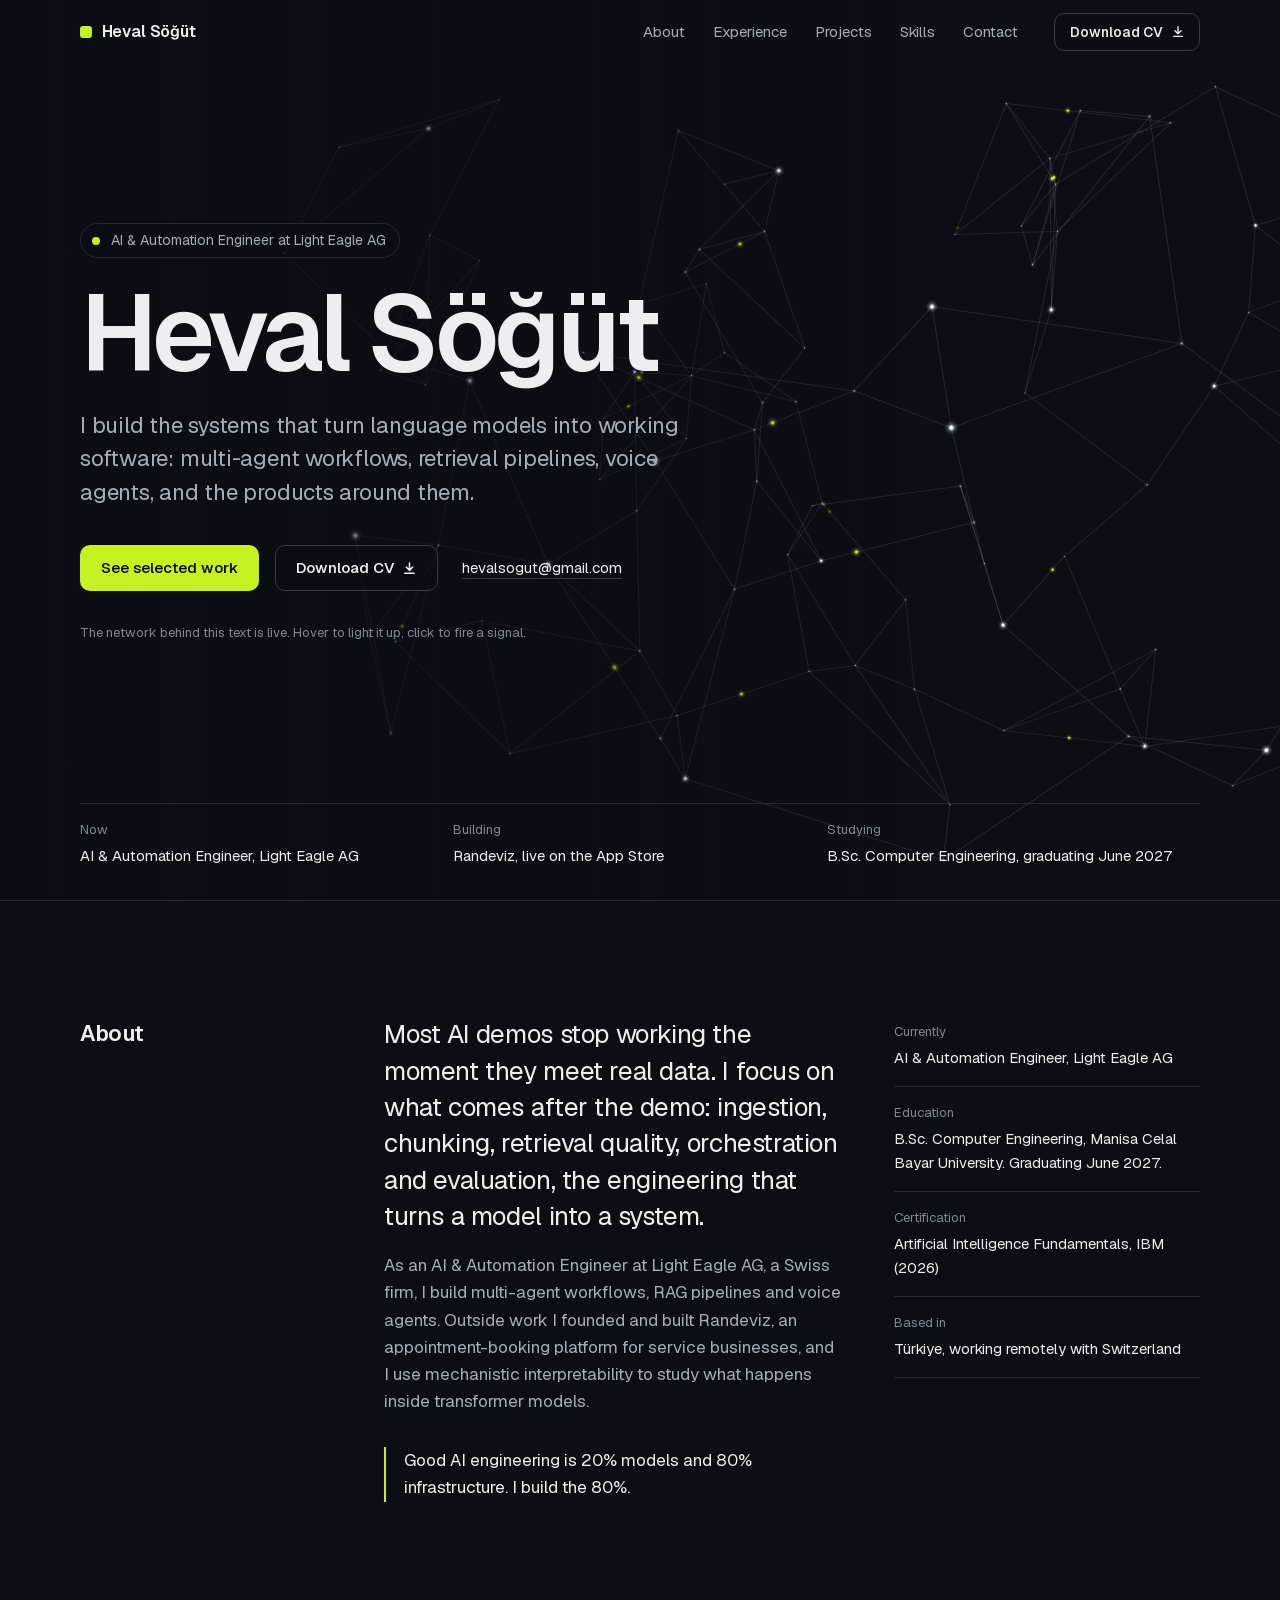
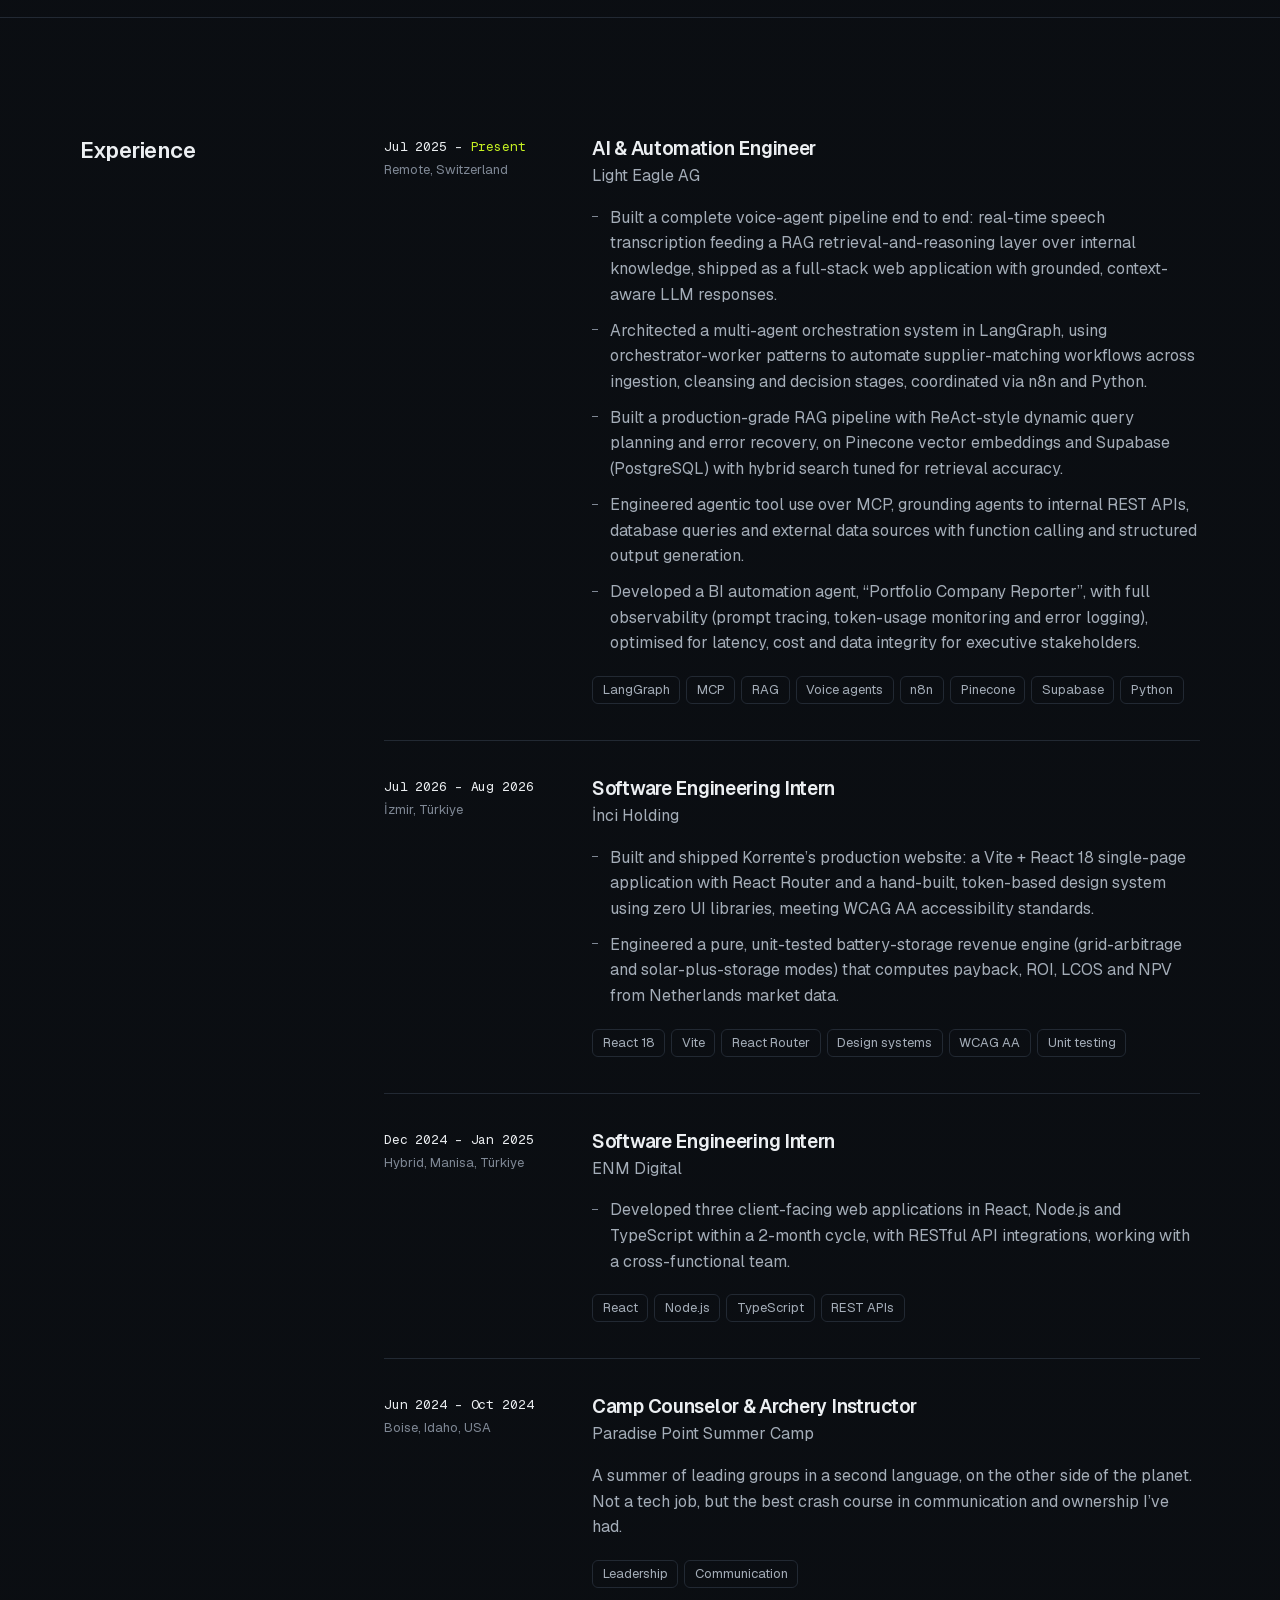
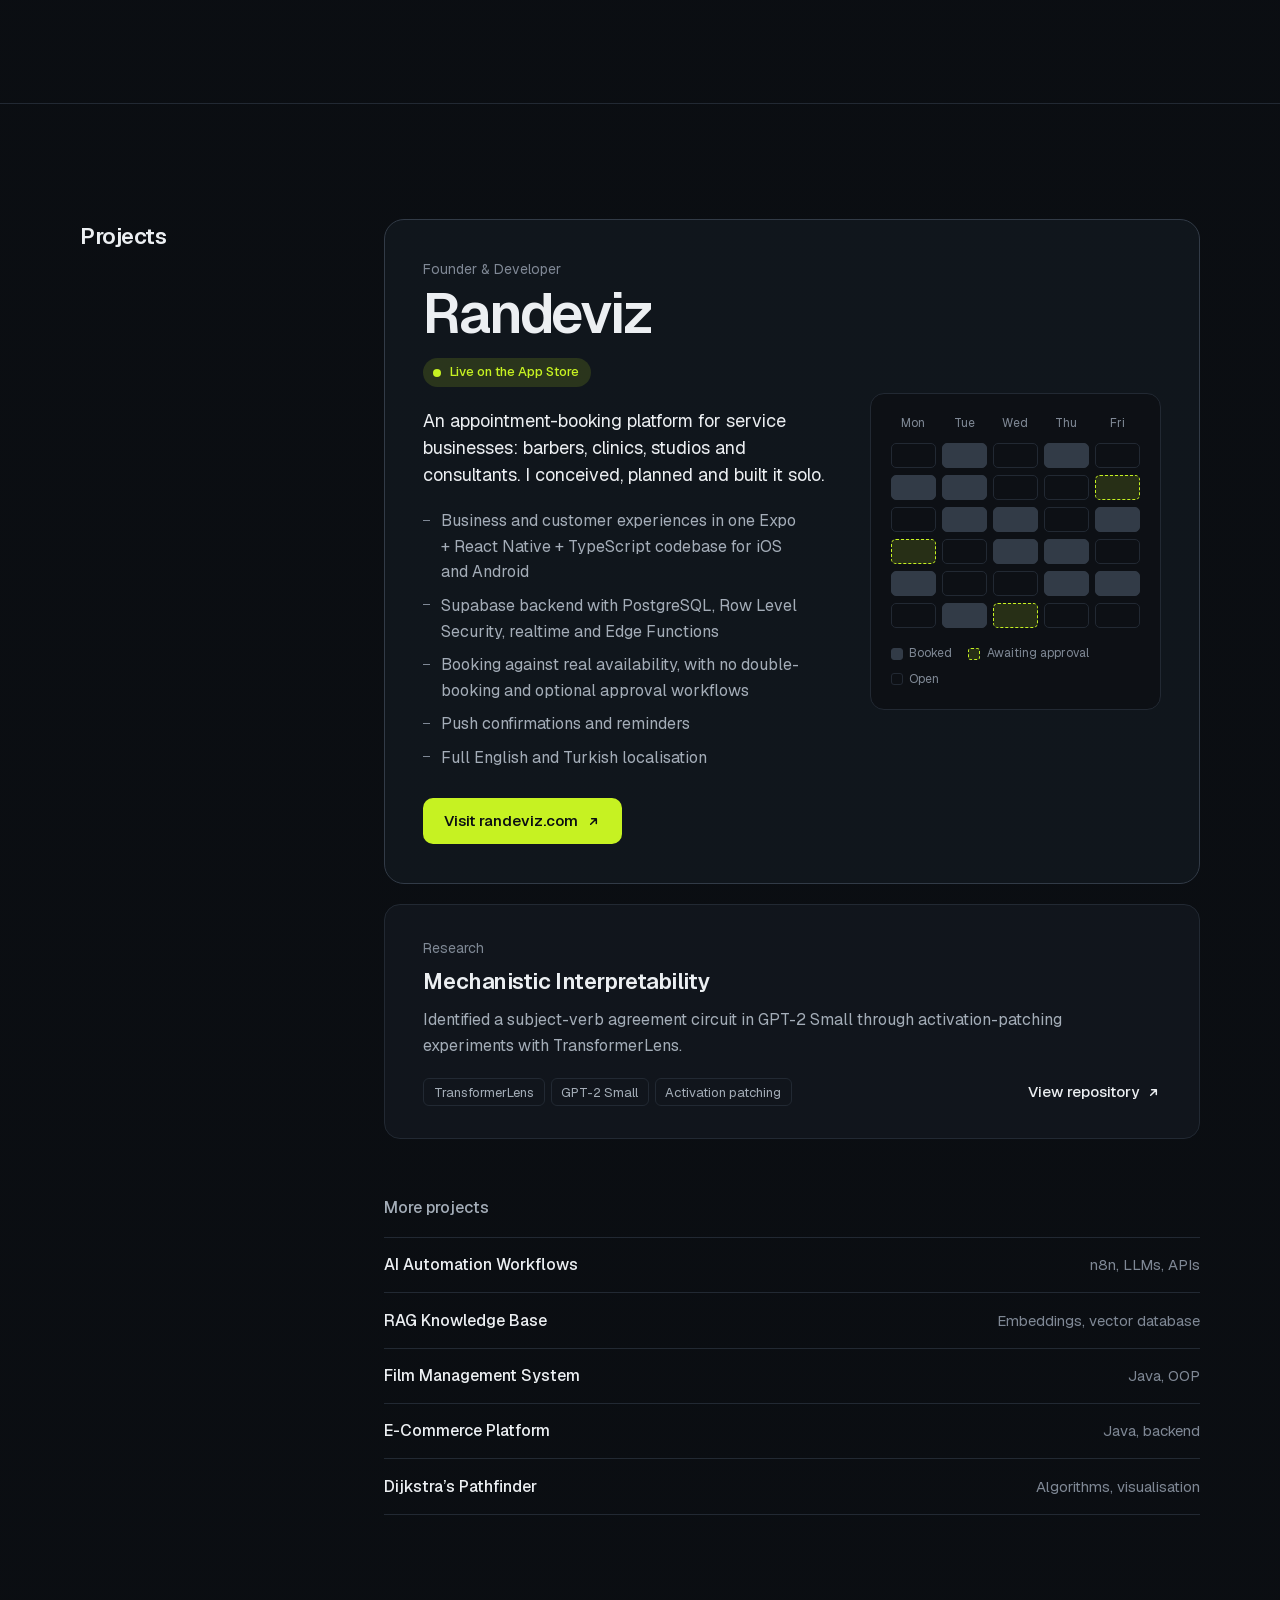
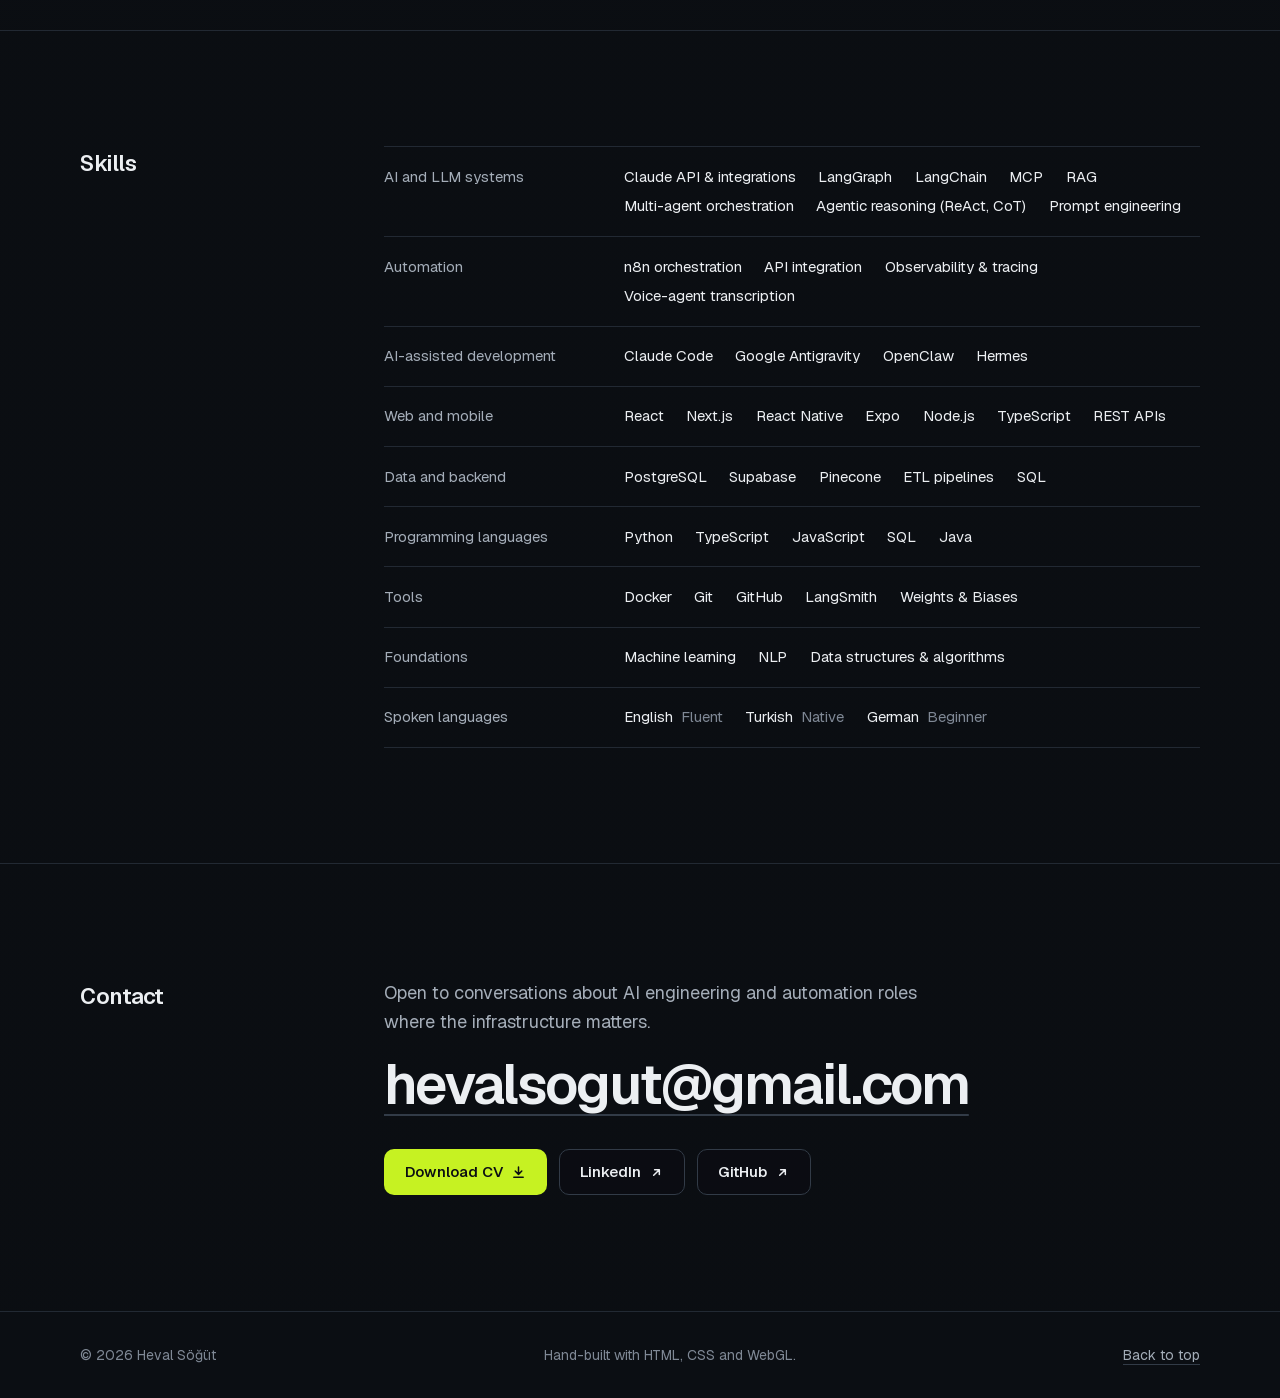
==== commit b4d1cc4c: "feat: strengthen SEO, structured data and load performance - JSON-LD @graph: WebSite, ProfilePage, P" ====
--- a/index.html
+++ b/index.html
@@ -3,87 +3,173 @@
 <head>
   <meta charset="UTF-8">
   <meta name="viewport" content="width=device-width, initial-scale=1.0">
-  <title>Heval Söğüt — AI &amp; Automation Engineer</title>
-  <meta name="description" content="Heval Söğüt is an AI & Automation Engineer at Light Eagle AG building multi-agent systems, RAG pipelines and voice agents, and the founder of Randeviz, an appointment-booking app live on the App Store.">
+  <title>Heval Söğüt — AI &amp; Automation Engineer | RAG &amp; AI Agents</title>
+  <meta name="description" content="Heval Söğüt is an AI & Automation Engineer building multi-agent systems, RAG pipelines and voice agents at Light Eagle AG. Founder of Randeviz.">
   <meta name="author" content="Heval Söğüt">
+  <meta name="robots" content="index, follow, max-image-preview:large, max-snippet:-1, max-video-preview:-1">
   <meta name="theme-color" content="#0B0E13">
   <link rel="canonical" href="https://hevalsogut.com/">
+  <link rel="me" href="https://github.com/hevalsogut">
+  <link rel="me" href="https://www.linkedin.com/in/hevalsogut">
+  <link rel="alternate" type="text/plain" href="/llms.txt" title="LLM-readable profile">
 
   <meta property="og:type" content="profile">
+  <meta property="og:locale" content="en_US">
   <meta property="og:site_name" content="Heval Söğüt">
   <meta property="og:title" content="Heval Söğüt — AI &amp; Automation Engineer">
   <meta property="og:description" content="Multi-agent systems, RAG pipelines and voice agents at Light Eagle AG. Founder of Randeviz, live on the App Store.">
   <meta property="og:url" content="https://hevalsogut.com/">
   <meta property="og:image" content="https://hevalsogut.com/assets/images/og-image.png">
+  <meta property="og:image:type" content="image/png">
   <meta property="og:image:width" content="1200">
   <meta property="og:image:height" content="630">
   <meta property="og:image:alt" content="Heval Söğüt — AI & Automation Engineer">
   <meta property="profile:first_name" content="Heval">
   <meta property="profile:last_name" content="Söğüt">
+  <meta property="profile:username" content="hevalsogut">
   <meta name="twitter:card" content="summary_large_image">
   <meta name="twitter:title" content="Heval Söğüt — AI &amp; Automation Engineer">
   <meta name="twitter:description" content="Multi-agent systems, RAG pipelines and voice agents at Light Eagle AG. Founder of Randeviz, live on the App Store.">
   <meta name="twitter:image" content="https://hevalsogut.com/assets/images/og-image.png">
-
-  <link rel="icon" href="data:image/svg+xml,<svg xmlns='http://www.w3.org/2000/svg' viewBox='0 0 32 32'><rect width='32' height='32' rx='7' fill='%230B0E13'/><circle cx='9' cy='20' r='3' fill='%23C6F222'/><circle cx='23' cy='11' r='3' fill='none' stroke='%23C9D1DA' stroke-width='2'/><path d='M11.5 18.5l9-6' stroke='%23C9D1DA' stroke-width='2'/></svg>">
-  <link rel="preconnect" href="https://fonts.googleapis.com">
-  <link rel="preconnect" href="https://fonts.gstatic.com" crossorigin>
-  <link href="https://fonts.googleapis.com/css2?family=Geist:wght@400;500;600;700&family=Geist+Mono:wght@400;500&display=swap" rel="stylesheet">
-  <link rel="stylesheet" href="assets/css/style.css?v=4">
+  <meta name="twitter:image:alt" content="Heval Söğüt — AI & Automation Engineer">
+
+  <link rel="icon" href="/favicon.ico" sizes="48x48">
+  <link rel="icon" href="/favicon.svg" type="image/svg+xml">
+  <link rel="apple-touch-icon" href="/apple-touch-icon.png">
+  <link rel="manifest" href="/site.webmanifest">
+  <link rel="preload" href="assets/fonts/geist-latin.woff2" as="font" type="font/woff2" crossorigin>
+  <link rel="stylesheet" href="assets/css/style.css?v=6">
   <script type="application/ld+json">
   {
     "@context": "https://schema.org",
-    "@type": "Person",
-    "name": "Heval Söğüt",
-    "url": "https://hevalsogut.com/",
-    "image": "https://hevalsogut.com/assets/images/og-image.png",
-    "email": "mailto:hevalsogut@gmail.com",
-    "jobTitle": "AI & Automation Engineer",
-    "description": "AI & Automation Engineer building multi-agent systems, RAG pipelines and voice agents. Founder and developer of Randeviz, an appointment-booking platform for service businesses.",
-    "worksFor": {
-      "@type": "Organization",
-      "name": "Light Eagle AG",
-      "address": { "@type": "PostalAddress", "addressCountry": "CH" }
-    },
-    "alumniOf": {
-      "@type": "CollegeOrUniversity",
-      "name": "Manisa Celal Bayar University"
-    },
-    "hasCredential": [
+    "@graph": [
       {
-        "@type": "EducationalOccupationalCredential",
-        "name": "Artificial Intelligence Fundamentals",
-        "credentialCategory": "certificate",
-        "recognizedBy": { "@type": "Organization", "name": "IBM" }
+        "@type": "WebSite",
+        "@id": "https://hevalsogut.com/#website",
+        "url": "https://hevalsogut.com/",
+        "name": "Heval Söğüt",
+        "alternateName": ["Heval Sogut", "hevalsogut.com"],
+        "inLanguage": "en",
+        "publisher": { "@id": "https://hevalsogut.com/#person" }
+      },
+      {
+        "@type": "ProfilePage",
+        "@id": "https://hevalsogut.com/#profilepage",
+        "url": "https://hevalsogut.com/",
+        "name": "Heval Söğüt — AI & Automation Engineer",
+        "inLanguage": "en",
+        "isPartOf": { "@id": "https://hevalsogut.com/#website" },
+        "mainEntity": { "@id": "https://hevalsogut.com/#person" },
+        "primaryImageOfPage": { "@id": "https://hevalsogut.com/#image" },
+        "dateModified": "2026-09-27"
+      },
+      {
+        "@type": "ImageObject",
+        "@id": "https://hevalsogut.com/#image",
+        "url": "https://hevalsogut.com/assets/images/og-image.png",
+        "width": 1200,
+        "height": 630,
+        "caption": "Heval Söğüt — AI & Automation Engineer"
+      },
+      {
+        "@type": "Person",
+        "@id": "https://hevalsogut.com/#person",
+        "name": "Heval Söğüt",
+        "alternateName": "Heval Sogut",
+        "givenName": "Heval",
+        "familyName": "Söğüt",
+        "url": "https://hevalsogut.com/",
+        "image": { "@id": "https://hevalsogut.com/#image" },
+        "email": "mailto:hevalsogut@gmail.com",
+        "jobTitle": "AI & Automation Engineer",
+        "description": "AI & Automation Engineer building multi-agent systems, RAG pipelines and voice agents at Light Eagle AG. Founder and developer of Randeviz, an appointment-booking platform for service businesses.",
+        "hasOccupation": {
+          "@type": "Occupation",
+          "name": "AI & Automation Engineer",
+          "skills": "RAG, multi-agent orchestration, LangGraph, LangChain, MCP, voice agents, n8n, Python, TypeScript, React, React Native"
+        },
+        "worksFor": {
+          "@type": "Organization",
+          "name": "Light Eagle AG",
+          "address": { "@type": "PostalAddress", "addressCountry": "CH" }
+        },
+        "alumniOf": {
+          "@type": "CollegeOrUniversity",
+          "name": "Manisa Celal Bayar University",
+          "address": { "@type": "PostalAddress", "addressLocality": "Manisa", "addressCountry": "TR" }
+        },
+        "address": { "@type": "PostalAddress", "addressCountry": "TR" },
+        "hasCredential": [
+          {
+            "@type": "EducationalOccupationalCredential",
+            "name": "Artificial Intelligence Fundamentals",
+            "credentialCategory": "certificate",
+            "recognizedBy": { "@type": "Organization", "name": "IBM" }
+          }
+        ],
+        "knowsLanguage": [
+          { "@type": "Language", "name": "English", "alternateName": "en" },
+          { "@type": "Language", "name": "Turkish", "alternateName": "tr" },
+          { "@type": "Language", "name": "German", "alternateName": "de" }
+        ],
+        "knowsAbout": [
+          "Artificial intelligence engineering",
+          "AI automation",
+          "Retrieval-Augmented Generation (RAG)",
+          "Large language models (LLMs)",
+          "AI agents",
+          "Multi-agent orchestration",
+          "LangGraph",
+          "LangChain",
+          "Model Context Protocol (MCP)",
+          "Voice agents",
+          "Prompt engineering",
+          "Claude API",
+          "n8n workflow automation",
+          "Vector databases",
+          "Pinecone",
+          "Supabase",
+          "PostgreSQL",
+          "React",
+          "Next.js",
+          "React Native",
+          "Expo",
+          "TypeScript",
+          "Python",
+          "Machine learning",
+          "Natural language processing",
+          "Mechanistic interpretability"
+        ],
+        "sameAs": [
+          "https://github.com/hevalsogut",
+          "https://www.linkedin.com/in/hevalsogut"
+        ]
+      },
+      {
+        "@type": "Organization",
+        "@id": "https://www.randeviz.com/#organization",
+        "name": "Randeviz",
+        "url": "https://www.randeviz.com",
+        "description": "Appointment-booking platform for service businesses such as barbers, clinics, studios and consultants.",
+        "founder": { "@id": "https://hevalsogut.com/#person" }
+      },
+      {
+        "@type": "SoftwareApplication",
+        "name": "Randeviz",
+        "url": "https://www.randeviz.com",
+        "applicationCategory": "BusinessApplication",
+        "operatingSystem": "iOS",
+        "description": "Appointment-booking app for service businesses, with business and customer experiences, real-availability booking without double-booking, optional approval workflows, push confirmations and reminders, in English and Turkish.",
+        "creator": { "@id": "https://hevalsogut.com/#person" },
+        "publisher": { "@id": "https://www.randeviz.com/#organization" }
+      },
+      {
+        "@type": "SoftwareSourceCode",
+        "name": "Mechanistic Interpretability: Subject-Verb Agreement in GPT-2 Small",
+        "description": "Identified a subject-verb agreement circuit in GPT-2 Small through activation-patching experiments with TransformerLens.",
+        "codeRepository": "https://github.com/hevalsogut/mech-interp-subject-verb-agreement",
+        "author": { "@id": "https://hevalsogut.com/#person" }
       }
-    ],
-    "knowsLanguage": ["en", "tr", "de"],
-    "knowsAbout": [
-      "Retrieval-Augmented Generation (RAG)",
-      "Large Language Models",
-      "LangGraph",
-      "LangChain",
-      "Model Context Protocol (MCP)",
-      "Multi-agent orchestration",
-      "Voice agents",
-      "Prompt engineering",
-      "n8n workflow automation",
-      "Pinecone",
-      "Supabase",
-      "PostgreSQL",
-      "React",
-      "Next.js",
-      "React Native",
-      "Expo",
-      "TypeScript",
-      "Python",
-      "Machine Learning",
-      "Natural Language Processing",
-      "Mechanistic Interpretability"
-    ],
-    "sameAs": [
-      "https://github.com/hevalsogut",
-      "https://www.linkedin.com/in/hevalsogut"
     ]
   }
   </script>
@@ -189,8 +275,8 @@
               a system.
             </p>
             <p>
-              At Light Eagle AG I build multi-agent workflows, RAG pipelines and
-              voice agents for a Swiss firm. Outside work I founded and built
+              As an AI &amp; Automation Engineer at Light Eagle AG, a Swiss firm, I
+              build multi-agent workflows, RAG pipelines and voice agents. Outside work I founded and built
               Randeviz, an appointment-booking platform for service businesses, and I
               use mechanistic interpretability to study what happens inside
               transformer models.
@@ -522,7 +608,7 @@
     </div>
   </footer>
 
-  <script src="assets/js/script.js?v=4" defer></script>
-  <script src="assets/js/neural-bg.js?v=4" defer></script>
+  <script src="assets/js/script.js?v=6" defer></script>
+  <script src="assets/js/neural-bg.js?v=6" defer></script>
 </body>
 </html>
--- a/assets/css/style.css
+++ b/assets/css/style.css
@@ -4,6 +4,32 @@
    live states, network pulses, focus and the primary action.
    One family (Geist); Geist Mono only for timeline dates.
    ============================================================ */
+
+/* Geist and Geist Mono (SIL OFL 1.1), self-hosted variable fonts */
+@font-face {
+  font-family: "Geist";
+  font-style: normal;
+  font-weight: 400 700;
+  font-display: swap;
+  src: url("../fonts/geist-latin.woff2") format("woff2");
+  unicode-range: U+0000-00FF, U+0131, U+0152-0153, U+02BB-02BC, U+02C6, U+02DA, U+02DC, U+0304, U+0308, U+0329, U+2000-206F, U+20AC, U+2122, U+2191, U+2193, U+2212, U+2215, U+FEFF, U+FFFD;
+}
+@font-face {
+  font-family: "Geist";
+  font-style: normal;
+  font-weight: 400 700;
+  font-display: swap;
+  src: url("../fonts/geist-latin-ext.woff2") format("woff2");
+  unicode-range: U+0100-02BA, U+02BD-02C5, U+02C7-02CC, U+02CE-02D7, U+02DD-02FF, U+0304, U+0308, U+0329, U+1D00-1DBF, U+1E00-1E9F, U+1EF2-1EFF, U+2020, U+20A0-20AB, U+20AD-20C0, U+2113, U+2C60-2C7F, U+A720-A7FF;
+}
+@font-face {
+  font-family: "Geist Mono";
+  font-style: normal;
+  font-weight: 400 500;
+  font-display: swap;
+  src: url("../fonts/geist-mono-latin.woff2") format("woff2");
+  unicode-range: U+0000-00FF, U+0131, U+0152-0153, U+02BB-02BC, U+02C6, U+02DA, U+02DC, U+0304, U+0308, U+0329, U+2000-206F, U+20AC, U+2122, U+2191, U+2193, U+2212, U+2215, U+FEFF, U+FFFD;
+}
 
 :root {
   --ink: #0B0E13;
@@ -100,6 +126,7 @@
   z-index: 0;
   display: block;
   pointer-events: none;
+  opacity: 0; /* neural-bg.js fades it in once running */
 }
 .no-webgl #neural-bg { display: none; }
 
@@ -428,6 +455,9 @@
   animation-delay: calc(var(--i) * 90ms + 120ms);
 }
 @keyframes load-in { to { opacity: 1; transform: none; } }
+/* the name is the largest paint: keep it visible from the first frame
+   so it counts for LCP immediately; it only slides */
+.js .hero-title.load { opacity: 1; }
 .load-0 { --i: 0; }
 .load-1 { --i: 1; }
 .load-2 { --i: 2; }
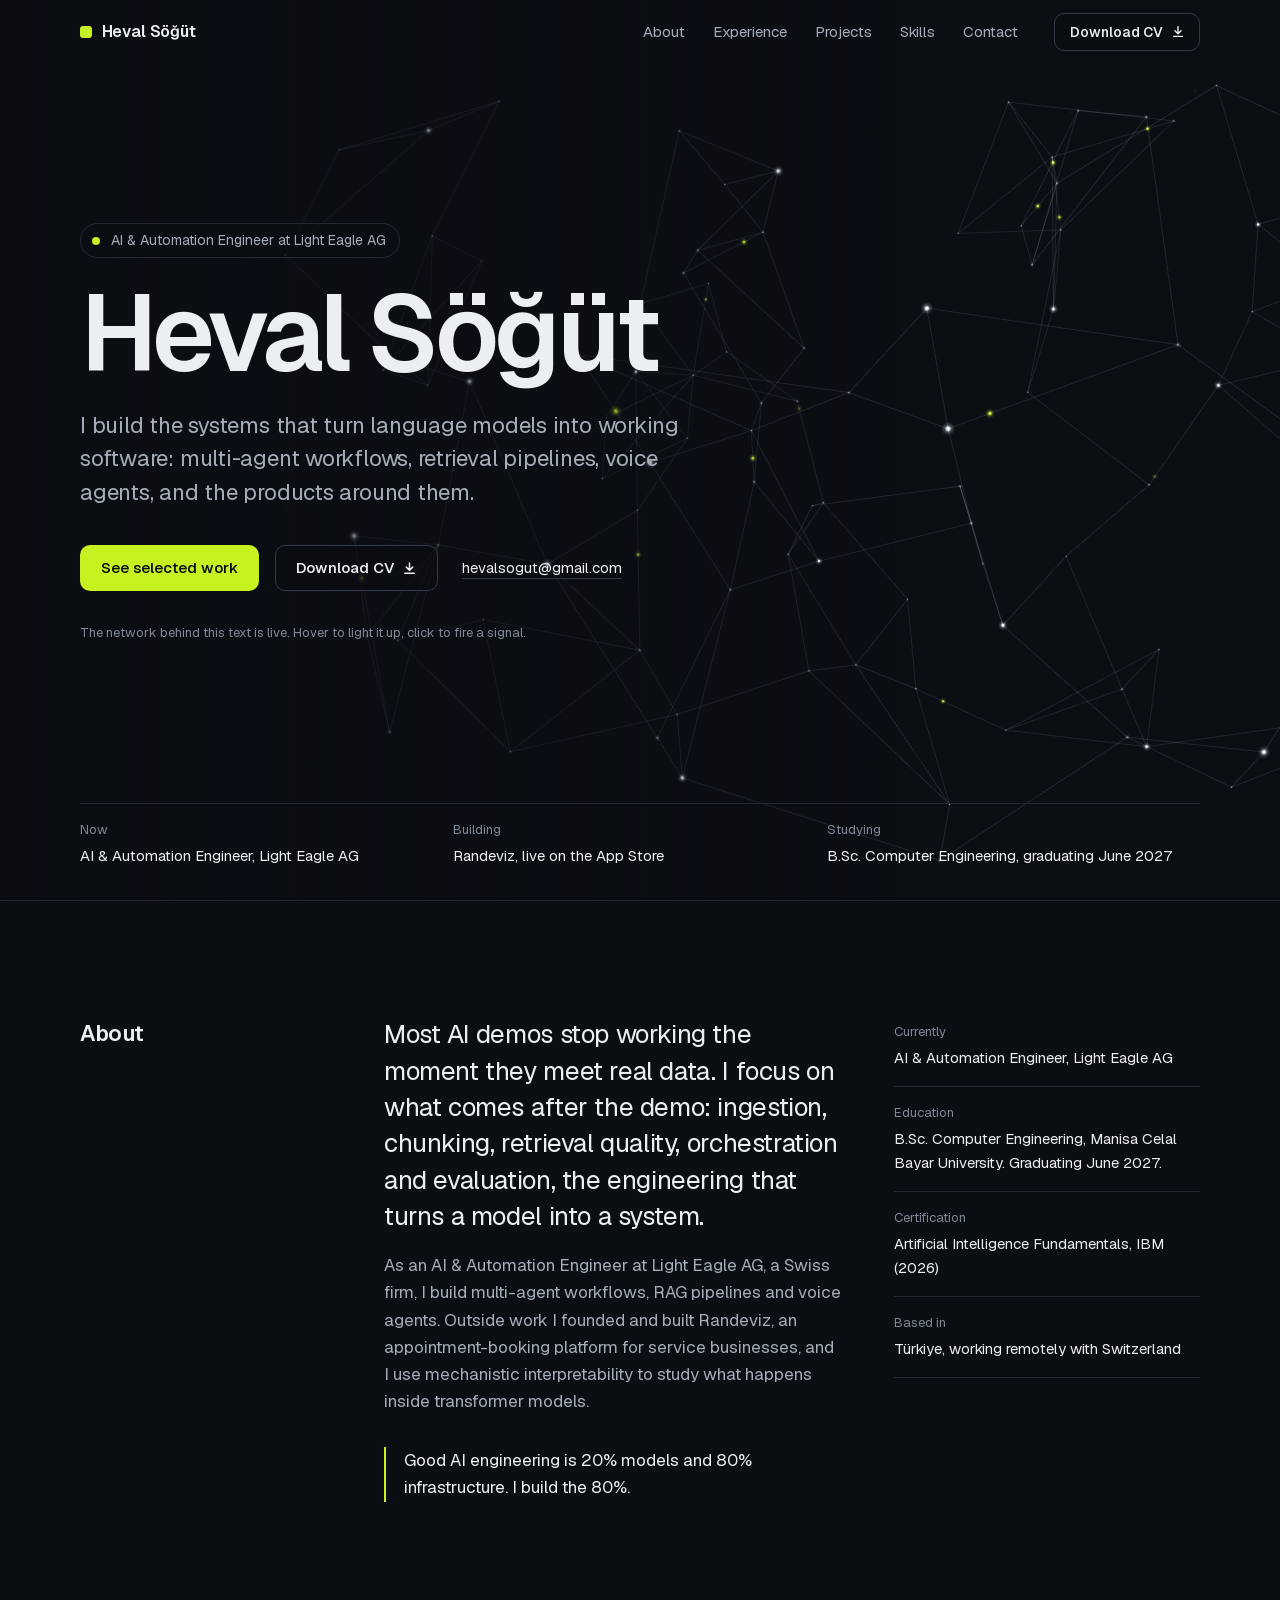
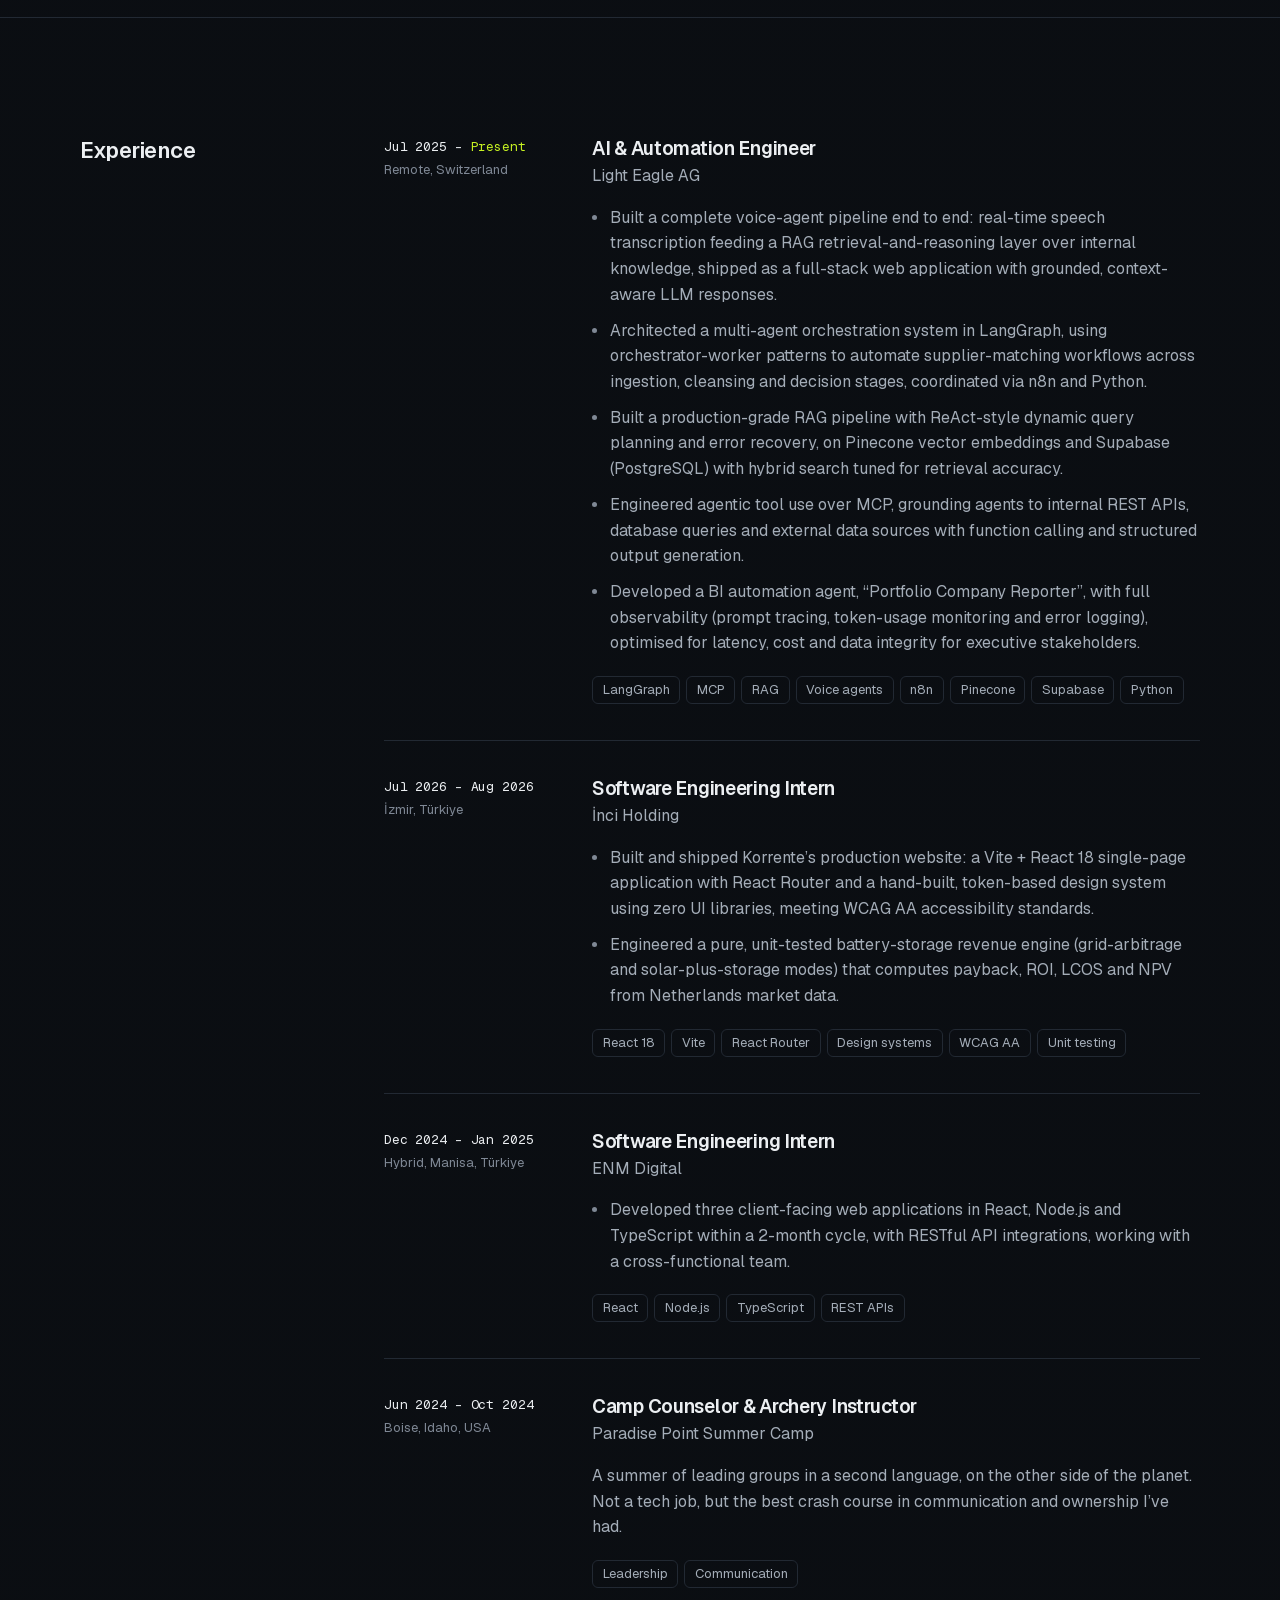
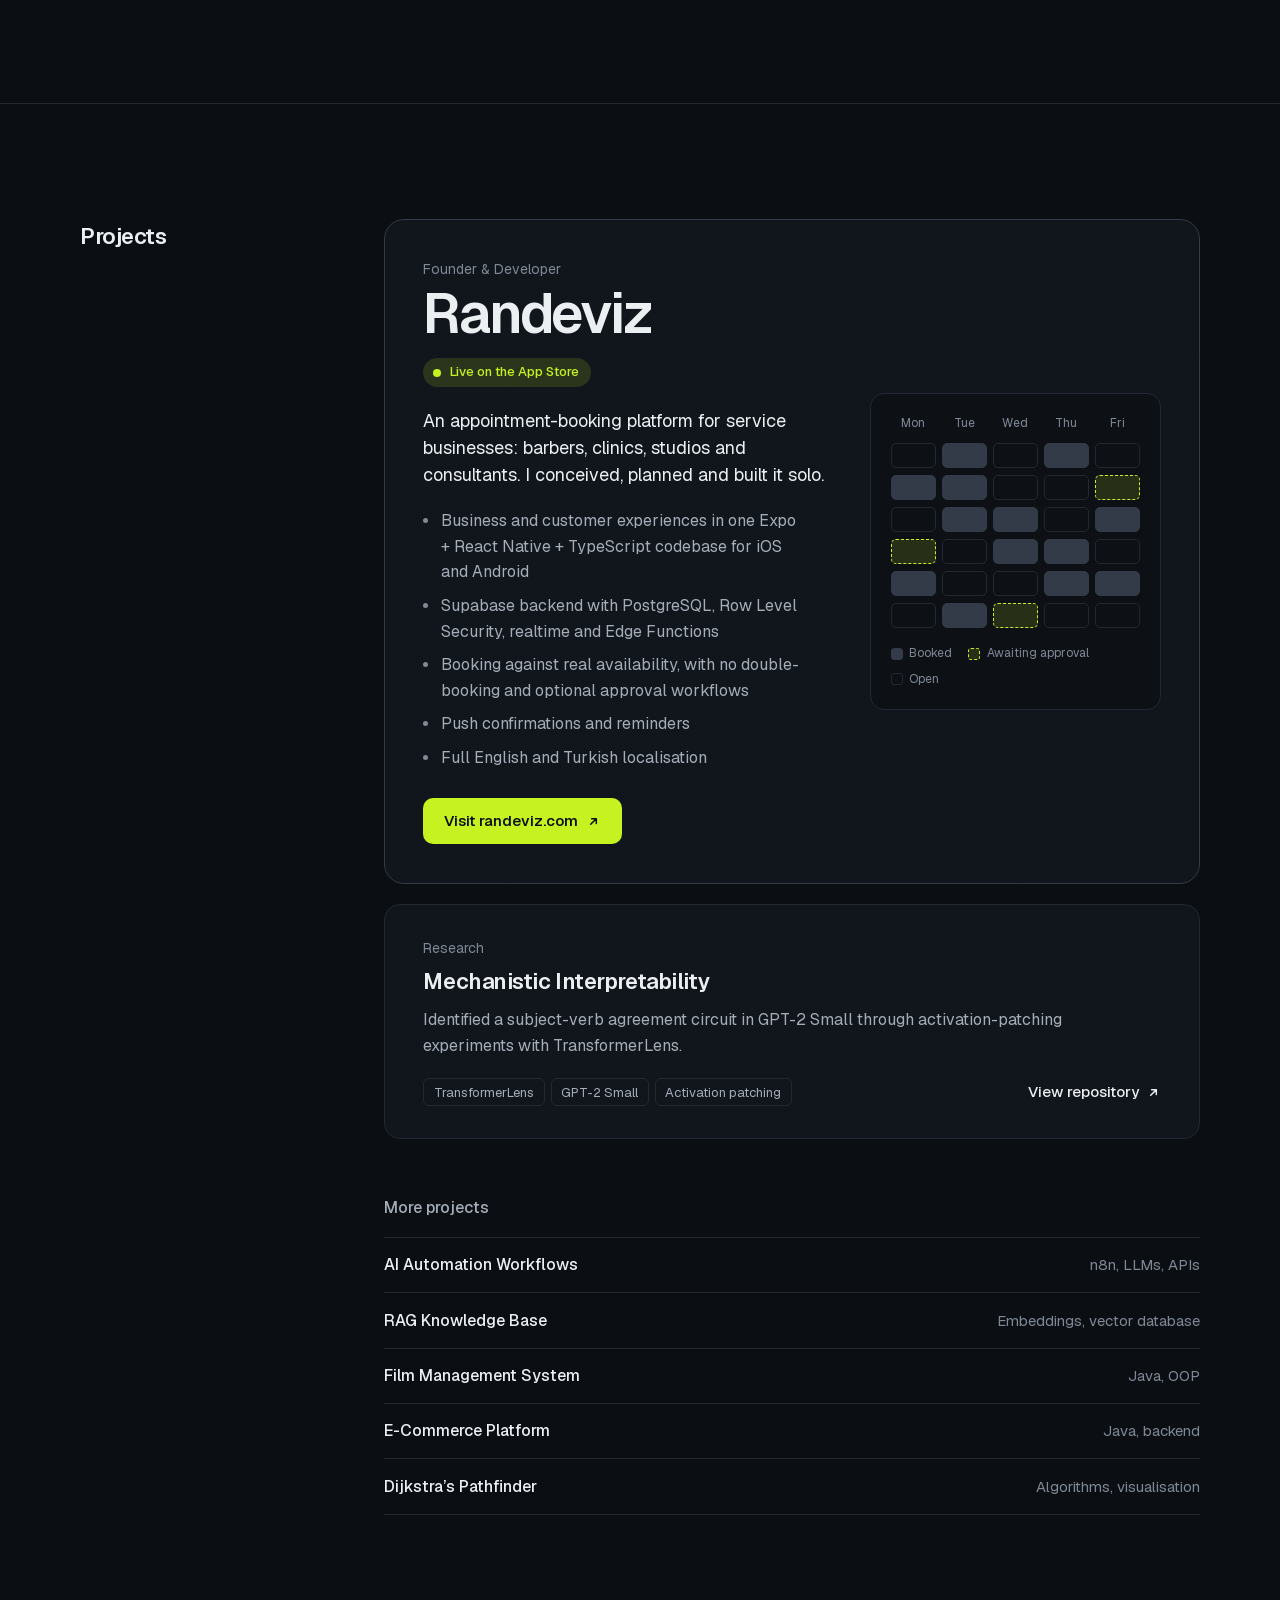
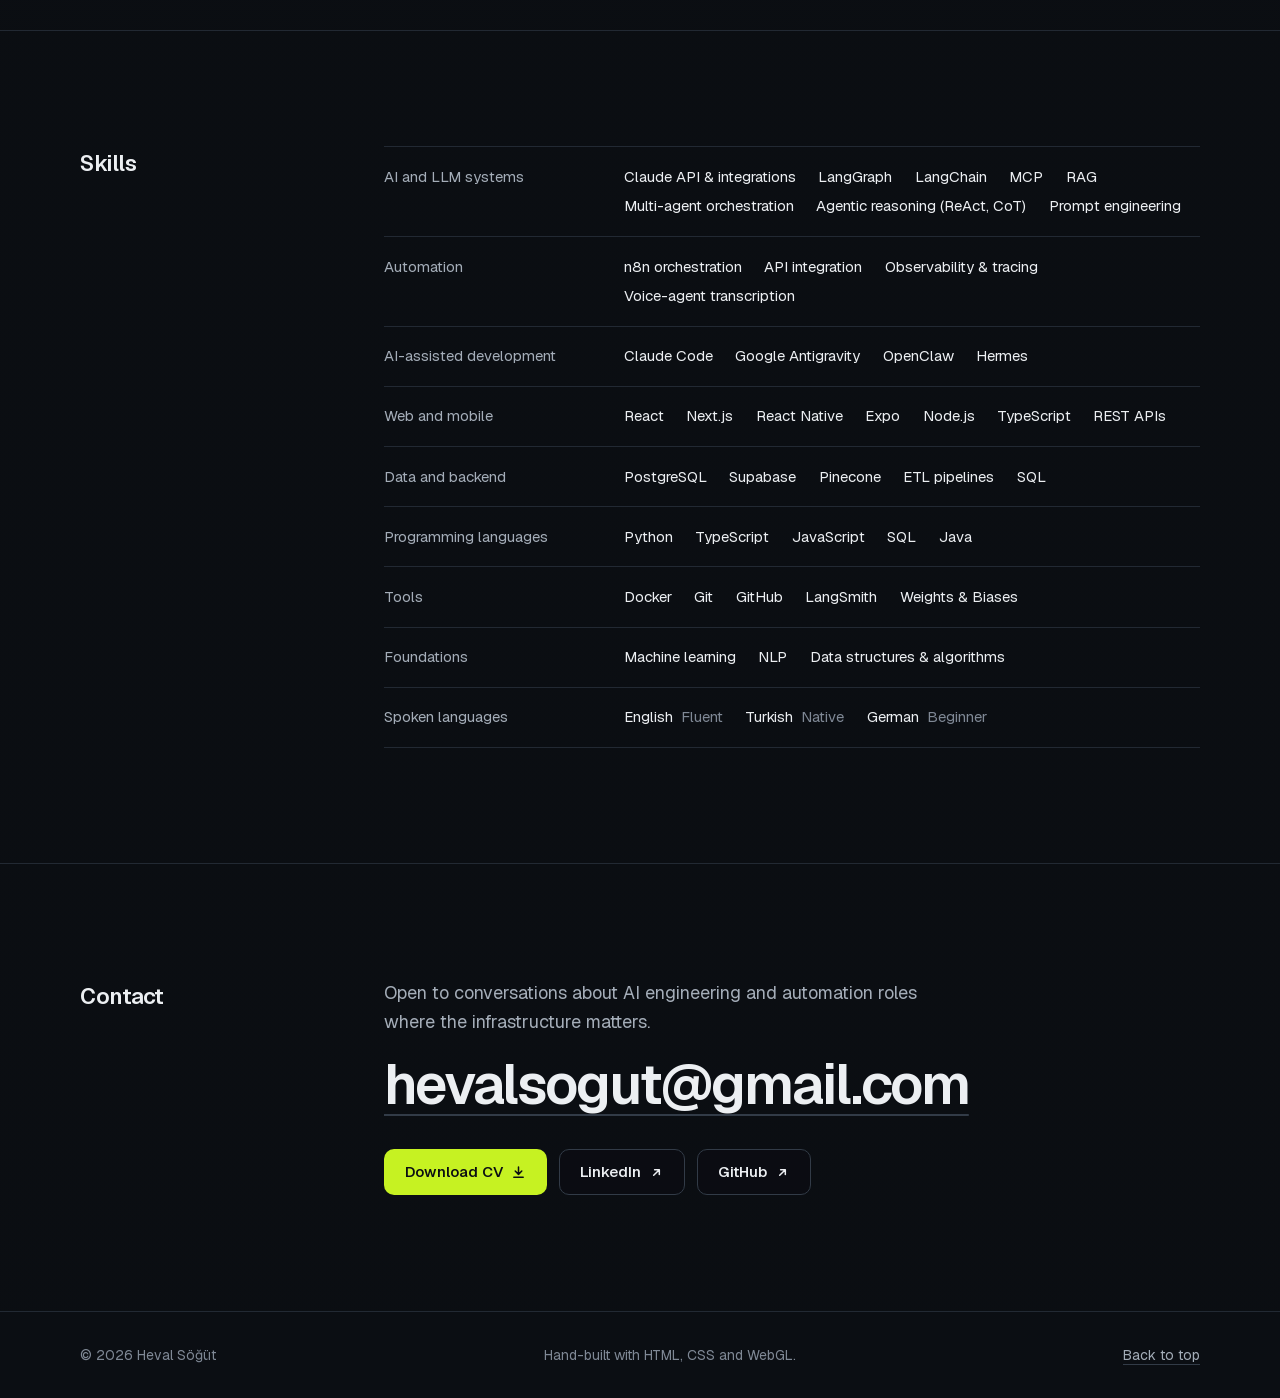
==== commit c3a550e2: "style: drop em dashes from titles and meta; dot bullets Co-Authored-By: Claude Opus 5.5 <noreply@ant" ====
--- a/index.html
+++ b/index.html
@@ -3,7 +3,7 @@
 <head>
   <meta charset="UTF-8">
   <meta name="viewport" content="width=device-width, initial-scale=1.0">
-  <title>Heval Söğüt — AI &amp; Automation Engineer | RAG &amp; AI Agents</title>
+  <title>Heval Söğüt | AI &amp; Automation Engineer</title>
   <meta name="description" content="Heval Söğüt is an AI & Automation Engineer building multi-agent systems, RAG pipelines and voice agents at Light Eagle AG. Founder of Randeviz.">
   <meta name="author" content="Heval Söğüt">
   <meta name="robots" content="index, follow, max-image-preview:large, max-snippet:-1, max-video-preview:-1">
@@ -16,29 +16,29 @@
   <meta property="og:type" content="profile">
   <meta property="og:locale" content="en_US">
   <meta property="og:site_name" content="Heval Söğüt">
-  <meta property="og:title" content="Heval Söğüt — AI &amp; Automation Engineer">
+  <meta property="og:title" content="Heval Söğüt | AI &amp; Automation Engineer">
   <meta property="og:description" content="Multi-agent systems, RAG pipelines and voice agents at Light Eagle AG. Founder of Randeviz, live on the App Store.">
   <meta property="og:url" content="https://hevalsogut.com/">
   <meta property="og:image" content="https://hevalsogut.com/assets/images/og-image.png">
   <meta property="og:image:type" content="image/png">
   <meta property="og:image:width" content="1200">
   <meta property="og:image:height" content="630">
-  <meta property="og:image:alt" content="Heval Söğüt — AI & Automation Engineer">
+  <meta property="og:image:alt" content="Heval Söğüt, AI & Automation Engineer">
   <meta property="profile:first_name" content="Heval">
   <meta property="profile:last_name" content="Söğüt">
   <meta property="profile:username" content="hevalsogut">
   <meta name="twitter:card" content="summary_large_image">
-  <meta name="twitter:title" content="Heval Söğüt — AI &amp; Automation Engineer">
+  <meta name="twitter:title" content="Heval Söğüt | AI &amp; Automation Engineer">
   <meta name="twitter:description" content="Multi-agent systems, RAG pipelines and voice agents at Light Eagle AG. Founder of Randeviz, live on the App Store.">
   <meta name="twitter:image" content="https://hevalsogut.com/assets/images/og-image.png">
-  <meta name="twitter:image:alt" content="Heval Söğüt — AI & Automation Engineer">
+  <meta name="twitter:image:alt" content="Heval Söğüt, AI & Automation Engineer">
 
   <link rel="icon" href="/favicon.ico" sizes="48x48">
   <link rel="icon" href="/favicon.svg" type="image/svg+xml">
   <link rel="apple-touch-icon" href="/apple-touch-icon.png">
   <link rel="manifest" href="/site.webmanifest">
   <link rel="preload" href="assets/fonts/geist-latin.woff2" as="font" type="font/woff2" crossorigin>
-  <link rel="stylesheet" href="assets/css/style.css?v=6">
+  <link rel="stylesheet" href="assets/css/style.css?v=7">
   <script type="application/ld+json">
   {
     "@context": "https://schema.org",
@@ -56,7 +56,7 @@
         "@type": "ProfilePage",
         "@id": "https://hevalsogut.com/#profilepage",
         "url": "https://hevalsogut.com/",
-        "name": "Heval Söğüt — AI & Automation Engineer",
+        "name": "Heval Söğüt | AI & Automation Engineer",
         "inLanguage": "en",
         "isPartOf": { "@id": "https://hevalsogut.com/#website" },
         "mainEntity": { "@id": "https://hevalsogut.com/#person" },
@@ -69,7 +69,7 @@
         "url": "https://hevalsogut.com/assets/images/og-image.png",
         "width": 1200,
         "height": 630,
-        "caption": "Heval Söğüt — AI & Automation Engineer"
+        "caption": "Heval Söğüt, AI & Automation Engineer"
       },
       {
         "@type": "Person",
@@ -608,7 +608,7 @@
     </div>
   </footer>
 
-  <script src="assets/js/script.js?v=6" defer></script>
-  <script src="assets/js/neural-bg.js?v=6" defer></script>
+  <script src="assets/js/script.js?v=7" defer></script>
+  <script src="assets/js/neural-bg.js?v=7" defer></script>
 </body>
 </html>
--- a/assets/css/style.css
+++ b/assets/css/style.css
@@ -1,5 +1,5 @@
 /* ============================================================
-   Heval Söğüt — portfolio
+   Heval Söğüt: portfolio
    Cool ink ground, neutral greys, lime reserved for signal:
    live states, network pulses, focus and the primary action.
    One family (Geist); Geist Mono only for timeline dates.
@@ -564,9 +564,10 @@
   content: "";
   position: absolute;
   left: 0;
-  top: 0.72em;
-  width: 0.4rem;
-  height: 1px;
+  top: 0.62em;
+  width: 5px;
+  height: 5px;
+  border-radius: 50%;
   background: var(--faint);
 }
 .job-text { margin-top: 1rem; color: var(--muted); max-width: 44rem; }
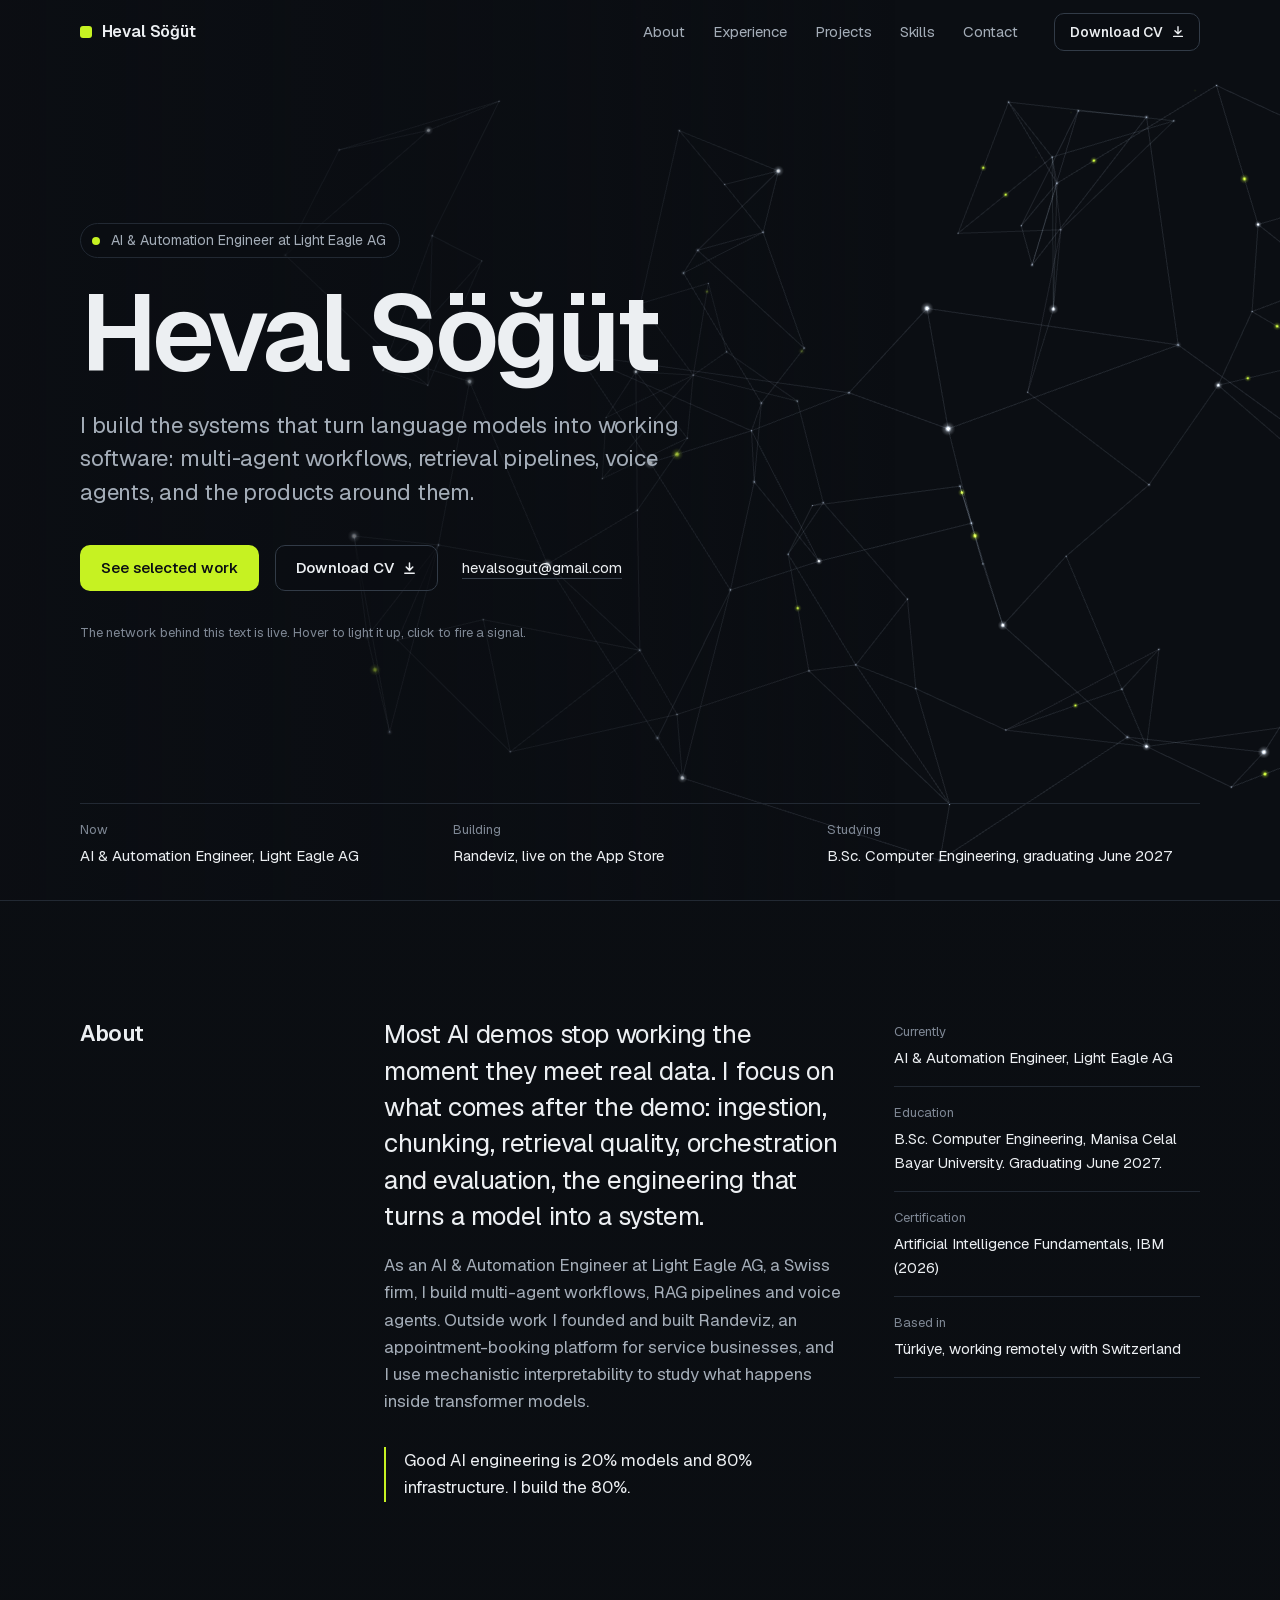
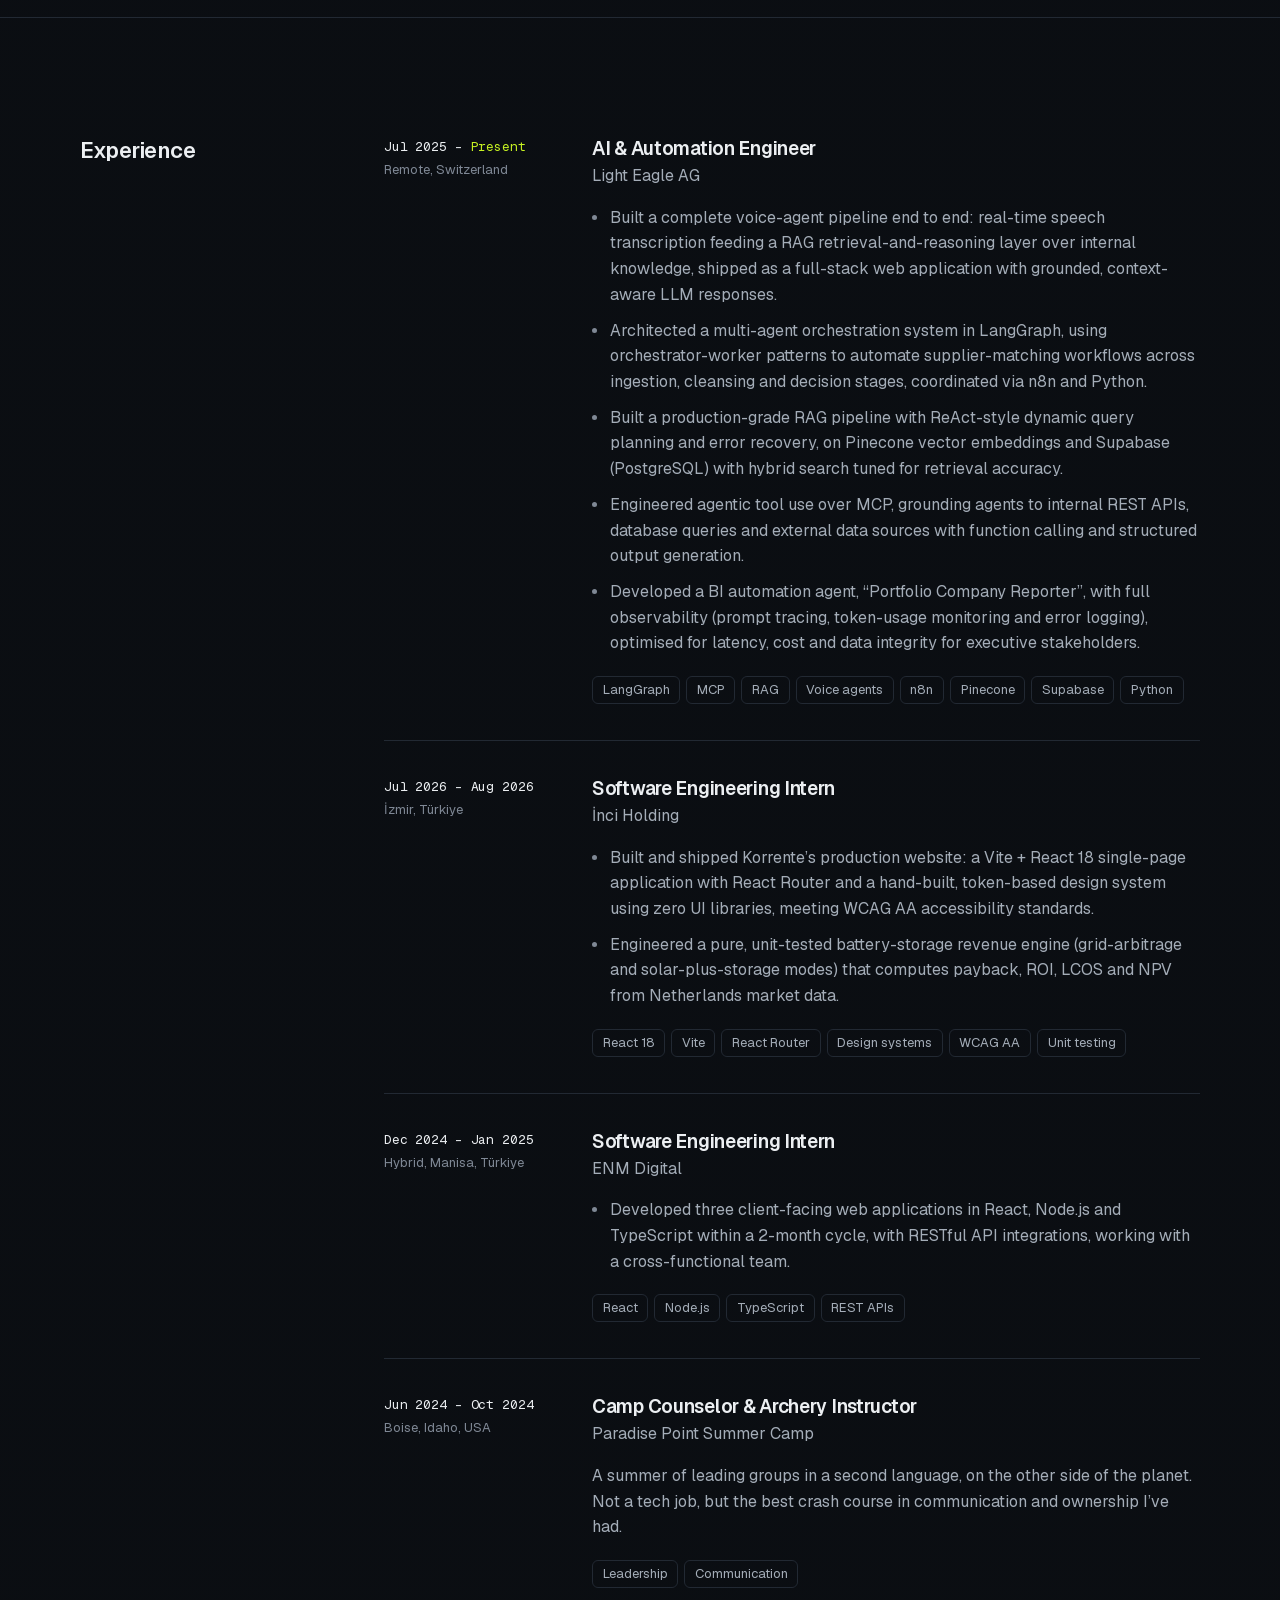
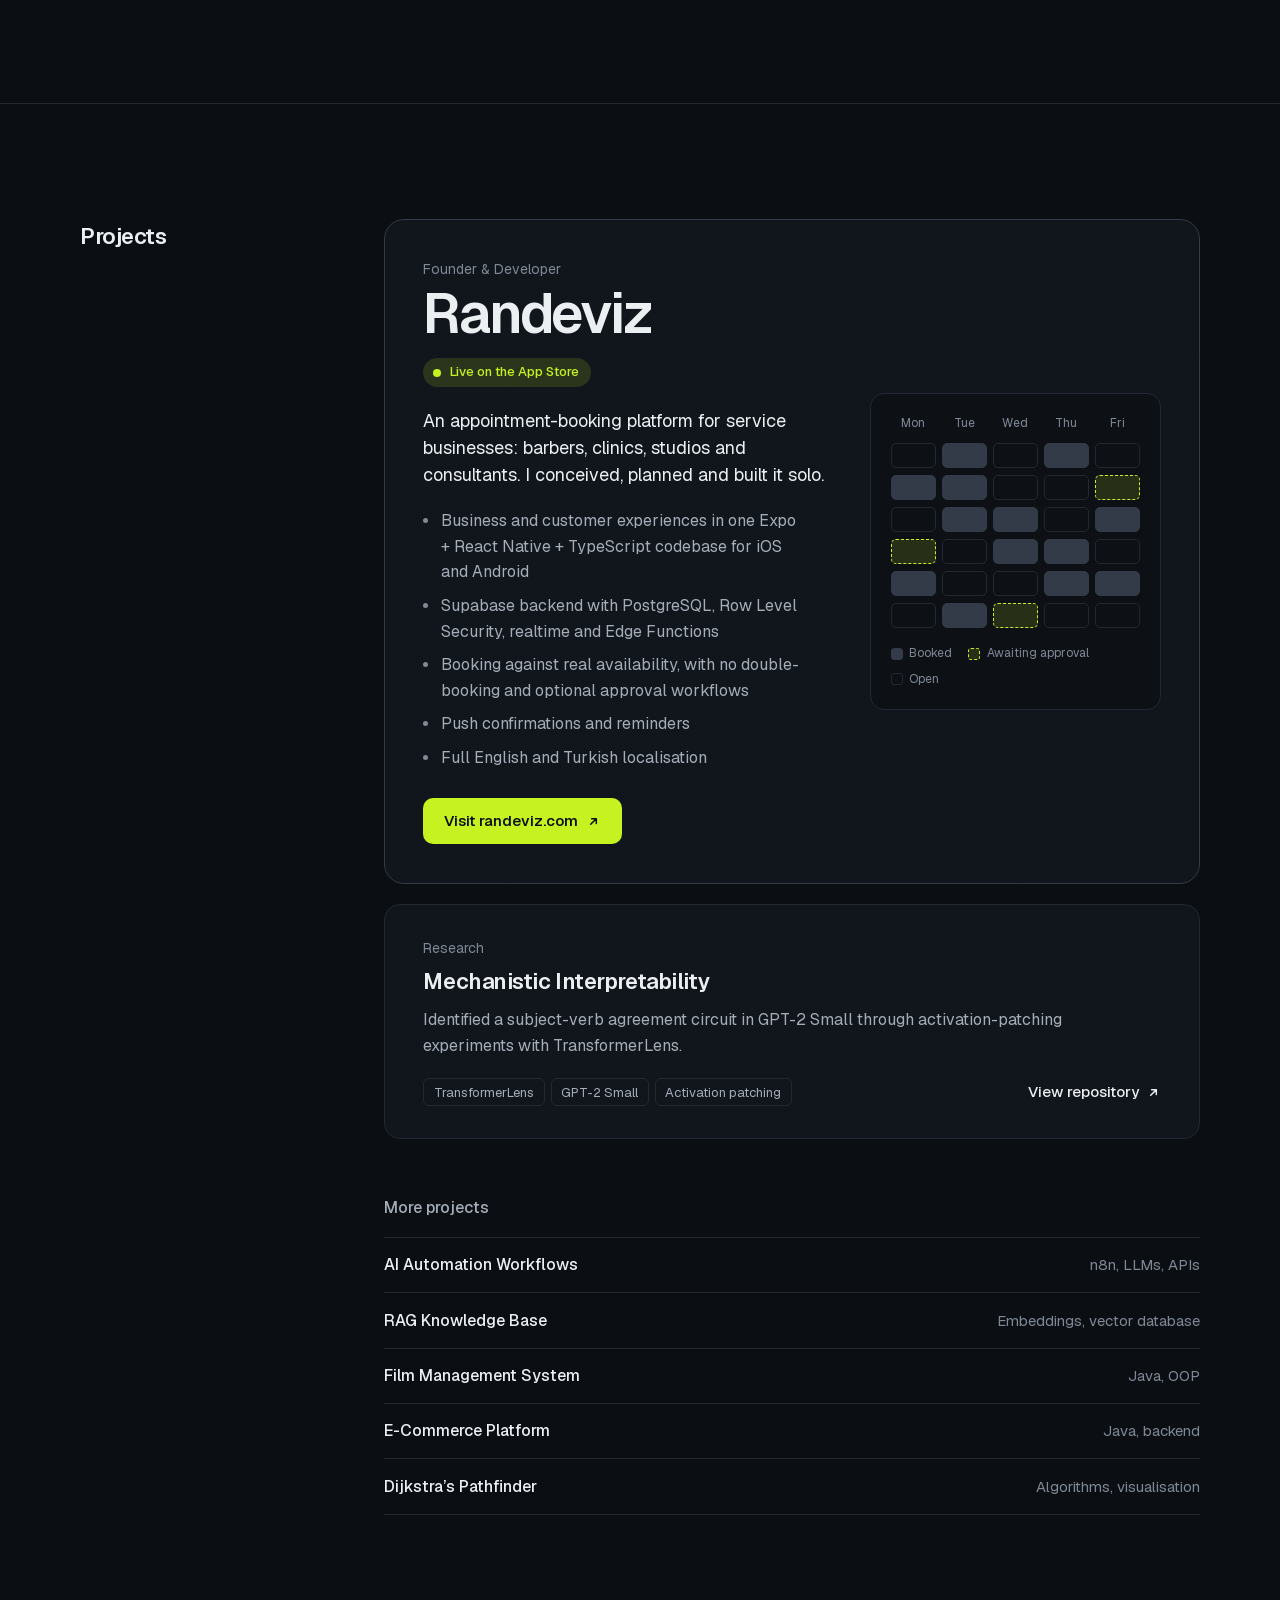
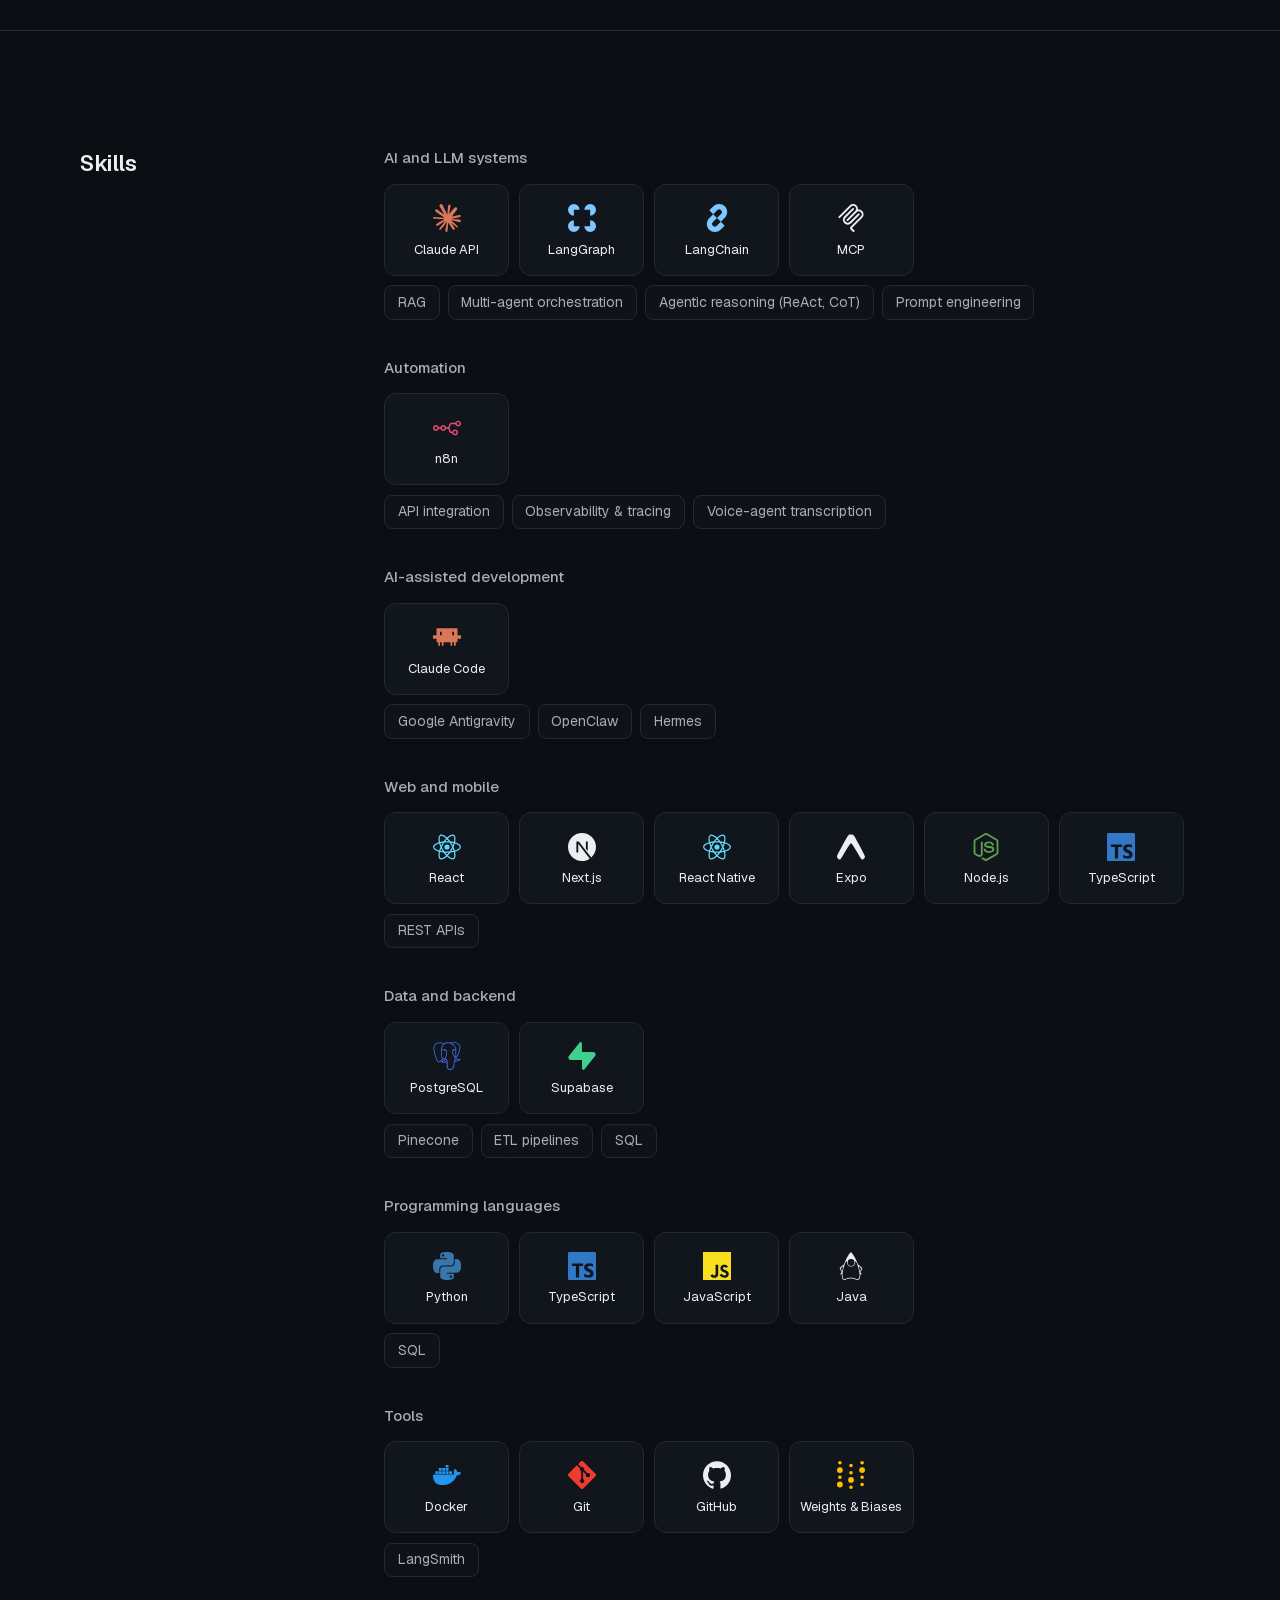
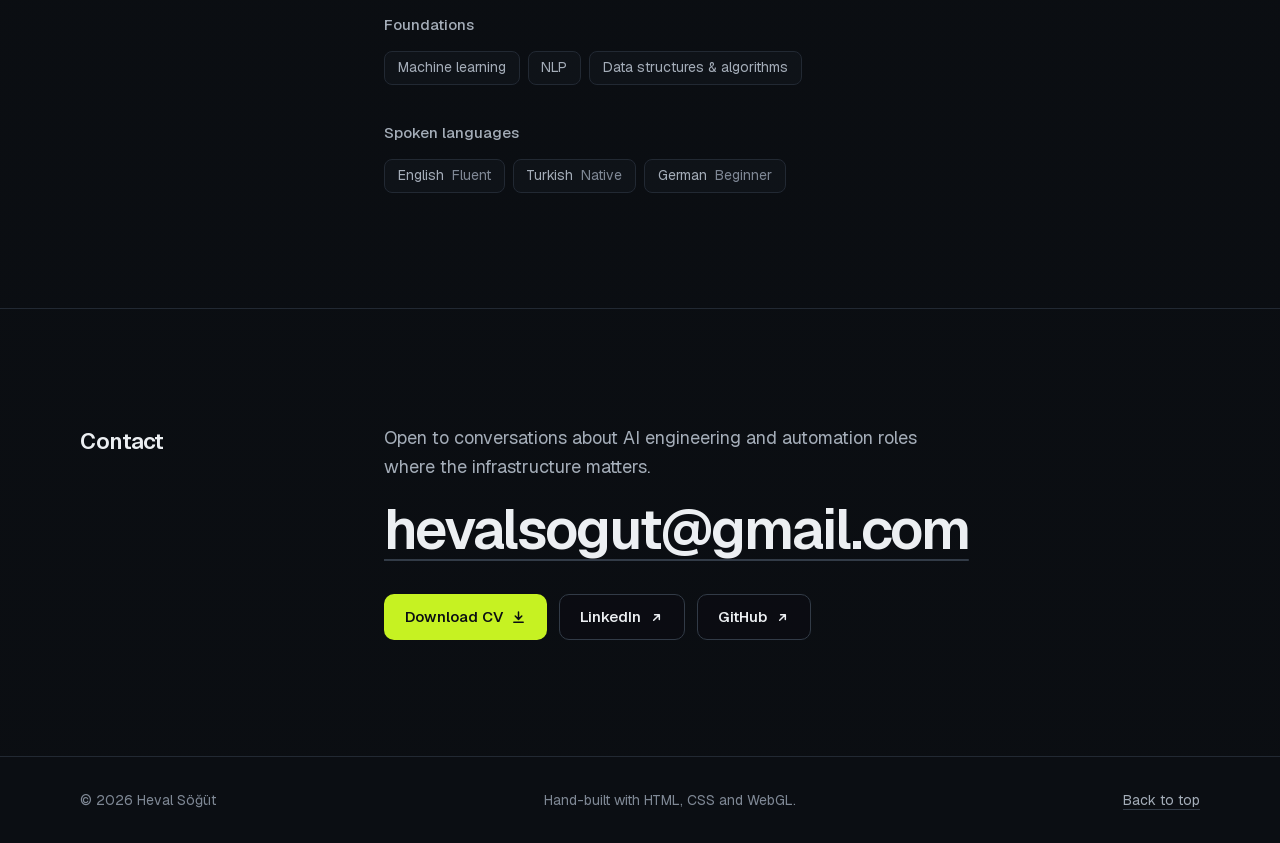
==== commit 459f21c1: "feat: logo tiles for skills with brand icons Tools with an official Simple Icons logo (CC0) render a" ====
--- a/index.html
+++ b/index.html
@@ -38,7 +38,7 @@
   <link rel="apple-touch-icon" href="/apple-touch-icon.png">
   <link rel="manifest" href="/site.webmanifest">
   <link rel="preload" href="assets/fonts/geist-latin.woff2" as="font" type="font/woff2" crossorigin>
-  <link rel="stylesheet" href="assets/css/style.css?v=7">
+  <link rel="stylesheet" href="assets/css/style.css?v=8">
   <script type="application/ld+json">
   {
     "@context": "https://schema.org",
@@ -177,6 +177,30 @@
 <body>
   <a class="skip-link" href="#main">Skip to content</a>
 
+  <!-- Brand logos: Simple Icons (CC0 1.0; OpenJDK Duke BSD-3-Clause) -->
+  <svg class="sprite" aria-hidden="true" focusable="false">
+    <symbol id="si-claude" viewBox="0 0 24 24"><path fill="#D97757" d="m4.7144 15.9555 4.7174-2.6471.079-.2307-.079-.1275h-.2307l-.7893-.0486-2.6956-.0729-2.3375-.0971-2.2646-.1214-.5707-.1215-.5343-.7042.0546-.3522.4797-.3218.686.0608 1.5179.1032 2.2767.1578 1.6514.0972 2.4468.255h.3886l.0546-.1579-.1336-.0971-.1032-.0972L6.973 9.8356l-2.55-1.6879-1.3356-.9714-.7225-.4918-.3643-.4614-.1578-1.0078.6557-.7225.8803.0607.2246.0607.8925.686 1.9064 1.4754 2.4893 1.8336.3643.3035.1457-.1032.0182-.0728-.164-.2733-1.3539-2.4467-1.445-2.4893-.6435-1.032-.17-.6194c-.0607-.255-.1032-.4674-.1032-.7285L6.287.1335 6.6997 0l.9957.1336.419.3642.6192 1.4147 1.0018 2.2282 1.5543 3.0296.4553.8985.2429.8318.091.255h.1579v-.1457l.1275-1.706.2368-2.0947.2307-2.6957.0789-.7589.3764-.9107.7468-.4918.5828.2793.4797.686-.0668.4433-.2853 1.8517-.5586 2.9021-.3643 1.9429h.2125l.2429-.2429.9835-1.3053 1.6514-2.0643.7286-.8196.85-.9046.5464-.4311h1.0321l.759 1.1293-.34 1.1657-1.0625 1.3478-.8804 1.1414-1.2628 1.7-.7893 1.36.0729.1093.1882-.0183 2.8535-.607 1.5421-.2794 1.8396-.3157.8318.3886.091.3946-.3278.8075-1.967.4857-2.3072.4614-3.4364.8136-.0425.0304.0486.0607 1.5482.1457.6618.0364h1.621l3.0175.2247.7892.522.4736.6376-.079.4857-1.2142.6193-1.6393-.3886-3.825-.9107-1.3113-.3279h-.1822v.1093l1.0929 1.0686 2.0035 1.8092 2.5075 2.3314.1275.5768-.3218.4554-.34-.0486-2.2039-1.6575-.85-.7468-1.9246-1.621h-.1275v.17l.4432.6496 2.3436 3.5214.1214 1.0807-.17.3521-.6071.2125-.6679-.1214-1.3721-1.9246L14.38 17.959l-1.1414-1.9428-.1397.079-.674 7.2552-.3156.3703-.7286.2793-.6071-.4614-.3218-.7468.3218-1.4753.3886-1.9246.3157-1.53.2853-1.9004.17-.6314-.0121-.0425-.1397.0182-1.4328 1.9672-2.1796 2.9446-1.7243 1.8456-.4128.164-.7164-.3704.0667-.6618.4008-.5889 2.386-3.0357 1.4389-1.882.929-1.0868-.0062-.1579h-.0546l-6.3385 4.1164-1.1293.1457-.4857-.4554.0608-.7467.2307-.2429 1.9064-1.3114Z"/></symbol>
+    <symbol id="si-langgraph" viewBox="0 0 24 24"><path fill="#7FC8FF" d="M5 19H10A5 5 0 115 14ZM19 14A5 5 0 1114 19H19ZM10 5A5 5 0 105 10V5ZM19 5V10A5 5 0 1014 5Z"/></symbol>
+    <symbol id="si-langchain" viewBox="0 0 24 24"><path fill="#7FC8FF" d="M13.796 0a6.93 6.93 0 0 0-4.91 2.019L5.451 5.455l3.273 3.27 3.432-3.432a2.284 2.284 0 0 1 3.277 0 2.28 2.28 0 0 1 0 3.275L12 12.001l3.273 3.273 3.433-3.435c2.692-2.692 2.692-7.127 0-9.82A6.92 6.92 0 0 0 13.796 0m-5.07 8.728-3.433 3.434c-2.692 2.693-2.692 7.126 0 9.819A6.92 6.92 0 0 0 10.203 24a6.93 6.93 0 0 0 4.911-2.02l3.432-3.432-3.271-3.272-3.433 3.433a2.284 2.284 0 0 1-3.277 0 2.28 2.28 0 0 1 0-3.276L12 12z"/></symbol>
+    <symbol id="si-modelcontextprotocol" viewBox="0 0 24 24"><path fill="#ECEFF2" d="M13.85 0a4.16 4.16 0 0 0-2.95 1.217L1.456 10.66a.835.835 0 0 0 0 1.18.835.835 0 0 0 1.18 0l9.442-9.442a2.49 2.49 0 0 1 3.541 0 2.49 2.49 0 0 1 0 3.541L8.59 12.97l-.1.1a.835.835 0 0 0 0 1.18.835.835 0 0 0 1.18 0l.1-.098 7.03-7.034a2.49 2.49 0 0 1 3.542 0l.049.05a2.49 2.49 0 0 1 0 3.54l-8.54 8.54a1.96 1.96 0 0 0 0 2.755l1.753 1.753a.835.835 0 0 0 1.18 0 .835.835 0 0 0 0-1.18l-1.753-1.753a.266.266 0 0 1 0-.394l8.54-8.54a4.185 4.185 0 0 0 0-5.9l-.05-.05a4.16 4.16 0 0 0-2.95-1.218c-.2 0-.401.02-.6.048a4.17 4.17 0 0 0-1.17-3.552A4.16 4.16 0 0 0 13.85 0m0 3.333a.84.84 0 0 0-.59.245L6.275 10.56a4.186 4.186 0 0 0 0 5.902 4.186 4.186 0 0 0 5.902 0L19.16 9.48a.835.835 0 0 0 0-1.18.835.835 0 0 0-1.18 0l-6.985 6.984a2.49 2.49 0 0 1-3.54 0 2.49 2.49 0 0 1 0-3.54l6.983-6.985a.835.835 0 0 0 0-1.18.84.84 0 0 0-.59-.245"/></symbol>
+    <symbol id="si-n8n" viewBox="0 0 24 24"><path fill="#EA4B71" d="M21.4737 5.6842c-1.1772 0-2.1663.8051-2.4468 1.8947h-2.8955c-1.235 0-2.289.893-2.492 2.111l-.1038.623a1.263 1.263 0 0 1-1.246 1.0555H11.289c-.2805-1.0896-1.2696-1.8947-2.4468-1.8947s-2.1663.8051-2.4467 1.8947H4.973c-.2805-1.0896-1.2696-1.8947-2.4468-1.8947C1.1311 9.4737 0 10.6047 0 12s1.131 2.5263 2.5263 2.5263c1.1772 0 2.1663-.8051 2.4468-1.8947h1.4223c.2804 1.0896 1.2696 1.8947 2.4467 1.8947 1.1772 0 2.1663-.8051 2.4468-1.8947h1.0008a1.263 1.263 0 0 1 1.2459 1.0555l.1038.623c.203 1.218 1.257 2.111 2.492 2.111h.3692c.2804 1.0895 1.2696 1.8947 2.4468 1.8947 1.3952 0 2.5263-1.131 2.5263-2.5263s-1.131-2.5263-2.5263-2.5263c-1.1772 0-2.1664.805-2.4468 1.8947h-.3692a1.263 1.263 0 0 1-1.246-1.0555l-.1037-.623A2.52 2.52 0 0 0 13.9607 12a2.52 2.52 0 0 0 .821-1.4794l.1038-.623a1.263 1.263 0 0 1 1.2459-1.0555h2.8955c.2805 1.0896 1.2696 1.8947 2.4468 1.8947 1.3952 0 2.5263-1.131 2.5263-2.5263s-1.131-2.5263-2.5263-2.5263m0 1.2632a1.263 1.263 0 0 1 1.2631 1.2631 1.263 1.263 0 0 1-1.2631 1.2632 1.263 1.263 0 0 1-1.2632-1.2632 1.263 1.263 0 0 1 1.2632-1.2631M2.5263 10.7368A1.263 1.263 0 0 1 3.7895 12a1.263 1.263 0 0 1-1.2632 1.2632A1.263 1.263 0 0 1 1.2632 12a1.263 1.263 0 0 1 1.2631-1.2632m6.3158 0A1.263 1.263 0 0 1 10.1053 12a1.263 1.263 0 0 1-1.2632 1.2632A1.263 1.263 0 0 1 7.579 12a1.263 1.263 0 0 1 1.2632-1.2632m10.1053 3.7895a1.263 1.263 0 0 1 1.2631 1.2632 1.263 1.263 0 0 1-1.2631 1.2631 1.263 1.263 0 0 1-1.2632-1.2631 1.263 1.263 0 0 1 1.2632-1.2632"/></symbol>
+    <symbol id="si-claudecode" viewBox="0 0 24 24"><path fill="#D97757" d="M21 10.5h3v3h-3v3h-1.5v3H18v-3h-1.5v3H15v-3H9v3H7.5v-3H6v3H4.5v-3H3v-3H0v-3h3v-6h18Zm-15 0h1.5v-3H6Zm10.5 0H18v-3h-1.5z"/></symbol>
+    <symbol id="si-react" viewBox="0 0 24 24"><path fill="#61DAFB" d="M14.23 12.004a2.236 2.236 0 0 1-2.235 2.236 2.236 2.236 0 0 1-2.236-2.236 2.236 2.236 0 0 1 2.235-2.236 2.236 2.236 0 0 1 2.236 2.236zm2.648-10.69c-1.346 0-3.107.96-4.888 2.622-1.78-1.653-3.542-2.602-4.887-2.602-.41 0-.783.093-1.106.278-1.375.793-1.683 3.264-.973 6.365C1.98 8.917 0 10.42 0 12.004c0 1.59 1.99 3.097 5.043 4.03-.704 3.113-.39 5.588.988 6.38.32.187.69.275 1.102.275 1.345 0 3.107-.96 4.888-2.624 1.78 1.654 3.542 2.603 4.887 2.603.41 0 .783-.09 1.106-.275 1.374-.792 1.683-3.263.973-6.365C22.02 15.096 24 13.59 24 12.004c0-1.59-1.99-3.097-5.043-4.032.704-3.11.39-5.587-.988-6.38-.318-.184-.688-.277-1.092-.278zm-.005 1.09v.006c.225 0 .406.044.558.127.666.382.955 1.835.73 3.704-.054.46-.142.945-.25 1.44-.96-.236-2.006-.417-3.107-.534-.66-.905-1.345-1.727-2.035-2.447 1.592-1.48 3.087-2.292 4.105-2.295zm-9.77.02c1.012 0 2.514.808 4.11 2.28-.686.72-1.37 1.537-2.02 2.442-1.107.117-2.154.298-3.113.538-.112-.49-.195-.964-.254-1.42-.23-1.868.054-3.32.714-3.707.19-.09.4-.127.563-.132zm4.882 3.05c.455.468.91.992 1.36 1.564-.44-.02-.89-.034-1.345-.034-.46 0-.915.01-1.36.034.44-.572.895-1.096 1.345-1.565zM12 8.1c.74 0 1.477.034 2.202.093.406.582.802 1.203 1.183 1.86.372.64.71 1.29 1.018 1.946-.308.655-.646 1.31-1.013 1.95-.38.66-.773 1.288-1.18 1.87-.728.063-1.466.098-2.21.098-.74 0-1.477-.035-2.202-.093-.406-.582-.802-1.204-1.183-1.86-.372-.64-.71-1.29-1.018-1.946.303-.657.646-1.313 1.013-1.954.38-.66.773-1.286 1.18-1.868.728-.064 1.466-.098 2.21-.098zm-3.635.254c-.24.377-.48.763-.704 1.16-.225.39-.435.782-.635 1.174-.265-.656-.49-1.31-.676-1.947.64-.15 1.315-.283 2.015-.386zm7.26 0c.695.103 1.365.23 2.006.387-.18.632-.405 1.282-.66 1.933-.2-.39-.41-.783-.64-1.174-.225-.392-.465-.774-.705-1.146zm3.063.675c.484.15.944.317 1.375.498 1.732.74 2.852 1.708 2.852 2.476-.005.768-1.125 1.74-2.857 2.475-.42.18-.88.342-1.355.493-.28-.958-.646-1.956-1.1-2.98.45-1.017.81-2.01 1.085-2.964zm-13.395.004c.278.96.645 1.957 1.1 2.98-.45 1.017-.812 2.01-1.086 2.964-.484-.15-.944-.318-1.37-.5-1.732-.737-2.852-1.706-2.852-2.474 0-.768 1.12-1.742 2.852-2.476.42-.18.88-.342 1.356-.494zm11.678 4.28c.265.657.49 1.312.676 1.948-.64.157-1.316.29-2.016.39.24-.375.48-.762.705-1.158.225-.39.435-.788.636-1.18zm-9.945.02c.2.392.41.783.64 1.175.23.39.465.772.705 1.143-.695-.102-1.365-.23-2.006-.386.18-.63.406-1.282.66-1.933zM17.92 16.32c.112.493.2.968.254 1.423.23 1.868-.054 3.32-.714 3.708-.147.09-.338.128-.563.128-1.012 0-2.514-.807-4.11-2.28.686-.72 1.37-1.536 2.02-2.44 1.107-.118 2.154-.3 3.113-.54zm-11.83.01c.96.234 2.006.415 3.107.532.66.905 1.345 1.727 2.035 2.446-1.595 1.483-3.092 2.295-4.11 2.295-.22-.005-.406-.05-.553-.132-.666-.38-.955-1.834-.73-3.703.054-.46.142-.944.25-1.438zm4.56.64c.44.02.89.034 1.345.034.46 0 .915-.01 1.36-.034-.44.572-.895 1.095-1.345 1.565-.455-.47-.91-.993-1.36-1.565z"/></symbol>
+    <symbol id="si-nextdotjs" viewBox="0 0 24 24"><path fill="#ECEFF2" d="M18.665 21.978C16.758 23.255 14.465 24 12 24 5.377 24 0 18.623 0 12S5.377 0 12 0s12 5.377 12 12c0 3.583-1.574 6.801-4.067 9.001L9.219 7.2H7.2v9.596h1.615V9.251l9.85 12.727Zm-3.332-8.533 1.6 2.061V7.2h-1.6v6.245Z"/></symbol>
+    <symbol id="si-expo" viewBox="0 0 24 24"><path fill="#ECEFF2" d="M0 20.084c.043.53.23 1.063.718 1.778.58.849 1.576 1.315 2.303.567.49-.505 5.794-9.776 8.35-13.29a.761.761 0 011.248 0c2.556 3.514 7.86 12.785 8.35 13.29.727.748 1.723.282 2.303-.567.57-.835.728-1.42.728-2.046 0-.426-8.26-15.798-9.092-17.078-.8-1.23-1.044-1.498-2.397-1.542h-1.032c-1.353.044-1.597.311-2.398 1.542C8.267 3.991.33 18.758 0 19.77Z"/></symbol>
+    <symbol id="si-nodedotjs" viewBox="0 0 24 24"><path fill="#5FA04E" d="M11.998,24c-0.321,0-0.641-0.084-0.922-0.247l-2.936-1.737c-0.438-0.245-0.224-0.332-0.08-0.383 c0.585-0.203,0.703-0.25,1.328-0.604c0.065-0.037,0.151-0.023,0.218,0.017l2.256,1.339c0.082,0.045,0.197,0.045,0.272,0l8.795-5.076 c0.082-0.047,0.134-0.141,0.134-0.238V6.921c0-0.099-0.053-0.192-0.137-0.242l-8.791-5.072c-0.081-0.047-0.189-0.047-0.271,0 L3.075,6.68C2.99,6.729,2.936,6.825,2.936,6.921v10.15c0,0.097,0.054,0.189,0.139,0.235l2.409,1.392 c1.307,0.654,2.108-0.116,2.108-0.89V7.787c0-0.142,0.114-0.253,0.256-0.253h1.115c0.139,0,0.255,0.112,0.255,0.253v10.021 c0,1.745-0.95,2.745-2.604,2.745c-0.508,0-0.909,0-2.026-0.551L2.28,18.675c-0.57-0.329-0.922-0.945-0.922-1.604V6.921 c0-0.659,0.353-1.275,0.922-1.603l8.795-5.082c0.557-0.315,1.296-0.315,1.848,0l8.794,5.082c0.57,0.329,0.924,0.944,0.924,1.603 v10.15c0,0.659-0.354,1.273-0.924,1.604l-8.794,5.078C12.643,23.916,12.324,24,11.998,24z M19.099,13.993 c0-1.9-1.284-2.406-3.987-2.763c-2.731-0.361-3.009-0.548-3.009-1.187c0-0.528,0.235-1.233,2.258-1.233 c1.807,0,2.473,0.389,2.747,1.607c0.024,0.115,0.129,0.199,0.247,0.199h1.141c0.071,0,0.138-0.031,0.186-0.081 c0.048-0.054,0.074-0.123,0.067-0.196c-0.177-2.098-1.571-3.076-4.388-3.076c-2.508,0-4.004,1.058-4.004,2.833 c0,1.925,1.488,2.457,3.895,2.695c2.88,0.282,3.103,0.703,3.103,1.269c0,0.983-0.789,1.402-2.642,1.402 c-2.327,0-2.839-0.584-3.011-1.742c-0.02-0.124-0.126-0.215-0.253-0.215h-1.137c-0.141,0-0.254,0.112-0.254,0.253 c0,1.482,0.806,3.248,4.655,3.248C17.501,17.007,19.099,15.91,19.099,13.993z"/></symbol>
+    <symbol id="si-typescript" viewBox="0 0 24 24"><path fill="#3178C6" d="M1.125 0C.502 0 0 .502 0 1.125v21.75C0 23.498.502 24 1.125 24h21.75c.623 0 1.125-.502 1.125-1.125V1.125C24 .502 23.498 0 22.875 0zm17.363 9.75c.612 0 1.154.037 1.627.111a6.38 6.38 0 0 1 1.306.34v2.458a3.95 3.95 0 0 0-.643-.361 5.093 5.093 0 0 0-.717-.26 5.453 5.453 0 0 0-1.426-.2c-.3 0-.573.028-.819.086a2.1 2.1 0 0 0-.623.242c-.17.104-.3.229-.393.374a.888.888 0 0 0-.14.49c0 .196.053.373.156.529.104.156.252.304.443.444s.423.276.696.41c.273.135.582.274.926.416.47.197.892.407 1.266.628.374.222.695.473.963.753.268.279.472.598.614.957.142.359.214.776.214 1.253 0 .657-.125 1.21-.373 1.656a3.033 3.033 0 0 1-1.012 1.085 4.38 4.38 0 0 1-1.487.596c-.566.12-1.163.18-1.79.18a9.916 9.916 0 0 1-1.84-.164 5.544 5.544 0 0 1-1.512-.493v-2.63a5.033 5.033 0 0 0 3.237 1.2c.333 0 .624-.03.872-.09.249-.06.456-.144.623-.25.166-.108.29-.234.373-.38a1.023 1.023 0 0 0-.074-1.089 2.12 2.12 0 0 0-.537-.5 5.597 5.597 0 0 0-.807-.444 27.72 27.72 0 0 0-1.007-.436c-.918-.383-1.602-.852-2.053-1.405-.45-.553-.676-1.222-.676-2.005 0-.614.123-1.141.369-1.582.246-.441.58-.804 1.004-1.089a4.494 4.494 0 0 1 1.47-.629 7.536 7.536 0 0 1 1.77-.201zm-15.113.188h9.563v2.166H9.506v9.646H6.789v-9.646H3.375z"/></symbol>
+    <symbol id="si-postgresql" viewBox="0 0 24 24"><path fill="#4169E1" d="M23.5594 14.7228a.5269.5269 0 0 0-.0563-.1191c-.139-.2632-.4768-.3418-1.0074-.2321-1.6533.3411-2.2935.1312-2.5256-.0191 1.342-2.0482 2.445-4.522 3.0411-6.8297.2714-1.0507.7982-3.5237.1222-4.7316a1.5641 1.5641 0 0 0-.1509-.235C21.6931.9086 19.8007.0248 17.5099.0005c-1.4947-.0158-2.7705.3461-3.1161.4794a9.449 9.449 0 0 0-.5159-.0816 8.044 8.044 0 0 0-1.3114-.1278c-1.1822-.0184-2.2038.2642-3.0498.8406-.8573-.3211-4.7888-1.645-7.2219.0788C.9359 2.1526.3086 3.8733.4302 6.3043c.0409.818.5069 3.334 1.2423 5.7436.4598 1.5065.9387 2.7019 1.4334 3.582.553.9942 1.1259 1.5933 1.7143 1.7895.4474.1491 1.1327.1441 1.8581-.7279.8012-.9635 1.5903-1.8258 1.9446-2.2069.4351.2355.9064.3625 1.39.3772a.0569.0569 0 0 0 .0004.0041 11.0312 11.0312 0 0 0-.2472.3054c-.3389.4302-.4094.5197-1.5002.7443-.3102.064-1.1344.2339-1.1464.8115-.0025.1224.0329.2309.0919.3268.2269.4231.9216.6097 1.015.6331 1.3345.3335 2.5044.092 3.3714-.6787-.017 2.231.0775 4.4174.3454 5.0874.2212.5529.7618 1.9045 2.4692 1.9043.2505 0 .5263-.0291.8296-.0941 1.7819-.3821 2.5557-1.1696 2.855-2.9059.1503-.8707.4016-2.8753.5388-4.1012.0169-.0703.0357-.1207.057-.1362.0007-.0005.0697-.0471.4272.0307a.3673.3673 0 0 0 .0443.0068l.2539.0223.0149.001c.8468.0384 1.9114-.1426 2.5312-.4308.6438-.2988 1.8057-1.0323 1.5951-1.6698zM2.371 11.8765c-.7435-2.4358-1.1779-4.8851-1.2123-5.5719-.1086-2.1714.4171-3.6829 1.5623-4.4927 1.8367-1.2986 4.8398-.5408 6.108-.13-.0032.0032-.0066.0061-.0098.0094-2.0238 2.044-1.9758 5.536-1.9708 5.7495-.0002.0823.0066.1989.0162.3593.0348.5873.0996 1.6804-.0735 2.9184-.1609 1.1504.1937 2.2764.9728 3.0892.0806.0841.1648.1631.2518.2374-.3468.3714-1.1004 1.1926-1.9025 2.1576-.5677.6825-.9597.5517-1.0886.5087-.3919-.1307-.813-.5871-1.2381-1.3223-.4796-.839-.9635-2.0317-1.4155-3.5126zm6.0072 5.0871c-.1711-.0428-.3271-.1132-.4322-.1772.0889-.0394.2374-.0902.4833-.1409 1.2833-.2641 1.4815-.4506 1.9143-1.0002.0992-.126.2116-.2687.3673-.4426a.3549.3549 0 0 0 .0737-.1298c.1708-.1513.2724-.1099.4369-.0417.156.0646.3078.26.3695.4752.0291.1016.0619.2945-.0452.4444-.9043 1.2658-2.2216 1.2494-3.1676 1.0128zm2.094-3.988-.0525.141c-.133.3566-.2567.6881-.3334 1.003-.6674-.0021-1.3168-.2872-1.8105-.8024-.6279-.6551-.9131-1.5664-.7825-2.5004.1828-1.3079.1153-2.4468.079-3.0586-.005-.0857-.0095-.1607-.0122-.2199.2957-.2621 1.6659-.9962 2.6429-.7724.4459.1022.7176.4057.8305.928.5846 2.7038.0774 3.8307-.3302 4.7363-.084.1866-.1633.3629-.2311.5454zm7.3637 4.5725c-.0169.1768-.0358.376-.0618.5959l-.146.4383a.3547.3547 0 0 0-.0182.1077c-.0059.4747-.054.6489-.115.8693-.0634.2292-.1353.4891-.1794 1.0575-.11 1.4143-.8782 2.2267-2.4172 2.5565-1.5155.3251-1.7843-.4968-2.0212-1.2217a6.5824 6.5824 0 0 0-.0769-.2266c-.2154-.5858-.1911-1.4119-.1574-2.5551.0165-.5612-.0249-1.9013-.3302-2.6462.0044-.2932.0106-.5909.019-.8918a.3529.3529 0 0 0-.0153-.1126 1.4927 1.4927 0 0 0-.0439-.208c-.1226-.4283-.4213-.7866-.7797-.9351-.1424-.059-.4038-.1672-.7178-.0869.067-.276.1831-.5875.309-.9249l.0529-.142c.0595-.16.134-.3257.213-.5012.4265-.9476 1.0106-2.2453.3766-5.1772-.2374-1.0981-1.0304-1.6343-2.2324-1.5098-.7207.0746-1.3799.3654-1.7088.5321a5.6716 5.6716 0 0 0-.1958.1041c.0918-1.1064.4386-3.1741 1.7357-4.4823a4.0306 4.0306 0 0 1 .3033-.276.3532.3532 0 0 0 .1447-.0644c.7524-.5706 1.6945-.8506 2.802-.8325.4091.0067.8017.0339 1.1742.081 1.939.3544 3.2439 1.4468 4.0359 2.3827.8143.9623 1.2552 1.9315 1.4312 2.4543-1.3232-.1346-2.2234.1268-2.6797.779-.9926 1.4189.543 4.1729 1.2811 5.4964.1353.2426.2522.4522.2889.5413.2403.5825.5515.9713.7787 1.2552.0696.087.1372.1714.1885.245-.4008.1155-1.1208.3825-1.0552 1.717-.0123.1563-.0423.4469-.0834.8148-.0461.2077-.0702.4603-.0994.7662zm.8905-1.6211c-.0405-.8316.2691-.9185.5967-1.0105a2.8566 2.8566 0 0 0 .135-.0406 1.202 1.202 0 0 0 .1342.103c.5703.3765 1.5823.4213 3.0068.1344-.2016.1769-.5189.3994-.9533.6011-.4098.1903-1.0957.333-1.7473.3636-.7197.0336-1.0859-.0807-1.1721-.151zm.5695-9.2712c-.0059.3508-.0542.6692-.1054 1.0017-.055.3576-.112.7274-.1264 1.1762-.0142.4368.0404.8909.0932 1.3301.1066.887.216 1.8003-.2075 2.7014a3.5272 3.5272 0 0 1-.1876-.3856c-.0527-.1276-.1669-.3326-.3251-.6162-.6156-1.1041-2.0574-3.6896-1.3193-4.7446.3795-.5427 1.3408-.5661 2.1781-.463zm.2284 7.0137a12.3762 12.3762 0 0 0-.0853-.1074l-.0355-.0444c.7262-1.1995.5842-2.3862.4578-3.4385-.0519-.4318-.1009-.8396-.0885-1.2226.0129-.4061.0666-.7543.1185-1.0911.0639-.415.1288-.8443.1109-1.3505.0134-.0531.0188-.1158.0118-.1902-.0457-.4855-.5999-1.938-1.7294-3.253-.6076-.7073-1.4896-1.4972-2.6889-2.0395.5251-.1066 1.2328-.2035 2.0244-.1859 2.0515.0456 3.6746.8135 4.8242 2.2824a.908.908 0 0 1 .0667.1002c.7231 1.3556-.2762 6.2751-2.9867 10.5405zm-8.8166-6.1162c-.025.1794-.3089.4225-.6211.4225a.5821.5821 0 0 1-.0809-.0056c-.1873-.026-.3765-.144-.5059-.3156-.0458-.0605-.1203-.178-.1055-.2844.0055-.0401.0261-.0985.0925-.1488.1182-.0894.3518-.1226.6096-.0867.3163.0441.6426.1938.6113.4186zm7.9305-.4114c.0111.0792-.049.201-.1531.3102-.0683.0717-.212.1961-.4079.2232a.5456.5456 0 0 1-.075.0052c-.2935 0-.5414-.2344-.5607-.3717-.024-.1765.2641-.3106.5611-.352.297-.0414.6111.0088.6356.1851z"/></symbol>
+    <symbol id="si-supabase" viewBox="0 0 24 24"><path fill="#3FCF8E" d="M11.9 1.036c-.015-.986-1.26-1.41-1.874-.637L.764 12.05C-.33 13.427.65 15.455 2.409 15.455h9.579l.113 7.51c.014.985 1.259 1.408 1.873.636l9.262-11.653c1.093-1.375.113-3.403-1.645-3.403h-9.642z"/></symbol>
+    <symbol id="si-python" viewBox="0 0 24 24"><path fill="#3776AB" d="M14.25.18l.9.2.73.26.59.3.45.32.34.34.25.34.16.33.1.3.04.26.02.2-.01.13V8.5l-.05.63-.13.55-.21.46-.26.38-.3.31-.33.25-.35.19-.35.14-.33.1-.3.07-.26.04-.21.02H8.77l-.69.05-.59.14-.5.22-.41.27-.33.32-.27.35-.2.36-.15.37-.1.35-.07.32-.04.27-.02.21v3.06H3.17l-.21-.03-.28-.07-.32-.12-.35-.18-.36-.26-.36-.36-.35-.46-.32-.59-.28-.73-.21-.88-.14-1.05-.05-1.23.06-1.22.16-1.04.24-.87.32-.71.36-.57.4-.44.42-.33.42-.24.4-.16.36-.1.32-.05.24-.01h.16l.06.01h8.16v-.83H6.18l-.01-2.75-.02-.37.05-.34.11-.31.17-.28.25-.26.31-.23.38-.2.44-.18.51-.15.58-.12.64-.1.71-.06.77-.04.84-.02 1.27.05zm-6.3 1.98l-.23.33-.08.41.08.41.23.34.33.22.41.09.41-.09.33-.22.23-.34.08-.41-.08-.41-.23-.33-.33-.22-.41-.09-.41.09zm13.09 3.95l.28.06.32.12.35.18.36.27.36.35.35.47.32.59.28.73.21.88.14 1.04.05 1.23-.06 1.23-.16 1.04-.24.86-.32.71-.36.57-.4.45-.42.33-.42.24-.4.16-.36.09-.32.05-.24.02-.16-.01h-8.22v.82h5.84l.01 2.76.02.36-.05.34-.11.31-.17.29-.25.25-.31.24-.38.2-.44.17-.51.15-.58.13-.64.09-.71.07-.77.04-.84.01-1.27-.04-1.07-.14-.9-.2-.73-.25-.59-.3-.45-.33-.34-.34-.25-.34-.16-.33-.1-.3-.04-.25-.02-.2.01-.13v-5.34l.05-.64.13-.54.21-.46.26-.38.3-.32.33-.24.35-.2.35-.14.33-.1.3-.06.26-.04.21-.02.13-.01h5.84l.69-.05.59-.14.5-.21.41-.28.33-.32.27-.35.2-.36.15-.36.1-.35.07-.32.04-.28.02-.21V6.07h2.09l.14.01zm-6.47 14.25l-.23.33-.08.41.08.41.23.33.33.23.41.08.41-.08.33-.23.23-.33.08-.41-.08-.41-.23-.33-.33-.23-.41-.08-.41.08z"/></symbol>
+    <symbol id="si-javascript" viewBox="0 0 24 24"><path fill="#F7DF1E" d="M0 0h24v24H0V0zm22.034 18.276c-.175-1.095-.888-2.015-3.003-2.873-.736-.345-1.554-.585-1.797-1.14-.091-.33-.105-.51-.046-.705.15-.646.915-.84 1.515-.66.39.12.75.42.976.9 1.034-.676 1.034-.676 1.755-1.125-.27-.42-.404-.601-.586-.78-.63-.705-1.469-1.065-2.834-1.034l-.705.089c-.676.165-1.32.525-1.71 1.005-1.14 1.291-.811 3.541.569 4.471 1.365 1.02 3.361 1.244 3.616 2.205.24 1.17-.87 1.545-1.966 1.41-.811-.18-1.26-.586-1.755-1.336l-1.83 1.051c.21.48.45.689.81 1.109 1.74 1.756 6.09 1.666 6.871-1.004.029-.09.24-.705.074-1.65l.046.067zm-8.983-7.245h-2.248c0 1.938-.009 3.864-.009 5.805 0 1.232.063 2.363-.138 2.711-.33.689-1.18.601-1.566.48-.396-.196-.597-.466-.83-.855-.063-.105-.11-.196-.127-.196l-1.825 1.125c.305.63.75 1.172 1.324 1.517.855.51 2.004.675 3.207.405.783-.226 1.458-.691 1.811-1.411.51-.93.402-2.07.397-3.346.012-2.054 0-4.109 0-6.179l.004-.056z"/></symbol>
+    <symbol id="si-openjdk" viewBox="0 0 24 24"><path fill="#ECEFF2" d="M11.915 0 11.7.215C9.515 2.4 7.47 6.39 6.046 10.483c-1.064 1.024-3.633 2.81-3.711 3.551-.093.87 1.746 2.611 1.55 3.235-.198.625-1.304 1.408-1.014 1.939.1.188.823.011 1.277-.491a13.389 13.389 0 0 0-.017 2.14c.076.906.27 1.668.643 2.232.372.563.956.911 1.667.911.397 0 .727-.114 1.024-.264.298-.149.571-.33.91-.5.68-.34 1.634-.666 3.53-.604 1.903.062 2.872.39 3.559.704.687.314 1.15.664 1.925.664.767 0 1.395-.336 1.807-.9.412-.563.631-1.33.72-2.24.06-.623.055-1.32 0-2.066.454.45 1.117.604 1.213.424.29-.53-.816-1.314-1.013-1.937-.198-.624 1.642-2.366 1.549-3.236-.08-.748-2.707-2.568-3.748-3.586C16.428 6.374 14.308 2.394 12.13.215zm.175 6.038a2.95 2.95 0 0 1 2.943 2.942 2.95 2.95 0 0 1-2.943 2.943A2.95 2.95 0 0 1 9.148 8.98a2.95 2.95 0 0 1 2.942-2.942zM8.685 7.983a3.515 3.515 0 0 0-.145.997c0 1.951 1.6 3.55 3.55 3.55 1.95 0 3.55-1.598 3.55-3.55 0-.329-.046-.648-.132-.951.334.095.64.208.915.336a42.699 42.699 0 0 1 2.042 5.829c.678 2.545 1.01 4.92.846 6.607-.082.844-.29 1.51-.606 1.94-.315.431-.713.651-1.315.651-.593 0-.932-.27-1.673-.61-.741-.338-1.825-.694-3.792-.758-1.974-.064-3.073.293-3.821.669-.375.188-.659.373-.911.5s-.466.2-.752.2c-.53 0-.876-.209-1.16-.64-.285-.43-.474-1.101-.545-1.948-.141-1.693.176-4.069.823-6.614a43.155 43.155 0 0 1 1.934-5.783c.348-.167.749-.31 1.192-.425zm-3.382 4.362a.216.216 0 0 1 .13.031c-.166.56-.323 1.116-.463 1.665a33.849 33.849 0 0 0-.547 2.555 3.9 3.9 0 0 0-.2-.39c-.58-1.012-.914-1.642-1.16-2.08.315-.24 1.679-1.755 2.24-1.781zm13.394.01c.562.027 1.926 1.543 2.24 1.783-.246.438-.58 1.068-1.16 2.08a4.428 4.428 0 0 0-.163.309 32.354 32.354 0 0 0-.562-2.49 40.579 40.579 0 0 0-.482-1.652.216.216 0 0 1 .127-.03z"/></symbol>
+    <symbol id="si-docker" viewBox="0 0 24 24"><path fill="#2496ED" d="M13.983 11.078h2.119a.186.186 0 00.186-.185V9.006a.186.186 0 00-.186-.186h-2.119a.185.185 0 00-.185.185v1.888c0 .102.083.185.185.185m-2.954-5.43h2.118a.186.186 0 00.186-.186V3.574a.186.186 0 00-.186-.185h-2.118a.185.185 0 00-.185.185v1.888c0 .102.082.185.185.185m0 2.716h2.118a.187.187 0 00.186-.186V6.29a.186.186 0 00-.186-.185h-2.118a.185.185 0 00-.185.185v1.887c0 .102.082.185.185.186m-2.93 0h2.12a.186.186 0 00.184-.186V6.29a.185.185 0 00-.185-.185H8.1a.185.185 0 00-.185.185v1.887c0 .102.083.185.185.186m-2.964 0h2.119a.186.186 0 00.185-.186V6.29a.185.185 0 00-.185-.185H5.136a.186.186 0 00-.186.185v1.887c0 .102.084.185.186.186m5.893 2.715h2.118a.186.186 0 00.186-.185V9.006a.186.186 0 00-.186-.186h-2.118a.185.185 0 00-.185.185v1.888c0 .102.082.185.185.185m-2.93 0h2.12a.185.185 0 00.184-.185V9.006a.185.185 0 00-.184-.186h-2.12a.185.185 0 00-.184.185v1.888c0 .102.083.185.185.185m-2.964 0h2.119a.185.185 0 00.185-.185V9.006a.185.185 0 00-.184-.186h-2.12a.186.186 0 00-.186.186v1.887c0 .102.084.185.186.185m-2.92 0h2.12a.185.185 0 00.184-.185V9.006a.185.185 0 00-.184-.186h-2.12a.185.185 0 00-.184.185v1.888c0 .102.082.185.185.185M23.763 9.89c-.065-.051-.672-.51-1.954-.51-.338.001-.676.03-1.01.087-.248-1.7-1.653-2.53-1.716-2.566l-.344-.199-.226.327c-.284.438-.49.922-.612 1.43-.23.97-.09 1.882.403 2.661-.595.332-1.55.413-1.744.42H.751a.751.751 0 00-.75.748 11.376 11.376 0 00.692 4.062c.545 1.428 1.355 2.48 2.41 3.124 1.18.723 3.1 1.137 5.275 1.137.983.003 1.963-.086 2.93-.266a12.248 12.248 0 003.823-1.389c.98-.567 1.86-1.288 2.61-2.136 1.252-1.418 1.998-2.997 2.553-4.4h.221c1.372 0 2.215-.549 2.68-1.009.309-.293.55-.65.707-1.046l.098-.288Z"/></symbol>
+    <symbol id="si-git" viewBox="0 0 24 24"><path fill="#F03C2E" d="M13.09 23.549a1.54 1.54 0 0 1-2.18 0L.451 13.089a1.54 1.54 0 0 1 0-2.179l7.191-7.19 2.733 2.733a1.85 1.85 0 0 0 .964 2.326v6.66a1.849 1.849 0 1 0 1.54 0V8.957l2.508 2.508a1.85 1.85 0 1 0 1.09-1.09l-2.634-2.634a1.85 1.85 0 0 0-2.378-2.377L8.73 2.63 10.91.451a1.54 1.54 0 0 1 2.179 0l10.459 10.46a1.54 1.54 0 0 1 0 2.179z"/></symbol>
+    <symbol id="si-github" viewBox="0 0 24 24"><path fill="#ECEFF2" d="M12 .297c-6.63 0-12 5.373-12 12 0 5.303 3.438 9.8 8.205 11.385.6.113.82-.258.82-.577 0-.285-.01-1.04-.015-2.04-3.338.724-4.042-1.61-4.042-1.61C4.422 18.07 3.633 17.7 3.633 17.7c-1.087-.744.084-.729.084-.729 1.205.084 1.838 1.236 1.838 1.236 1.07 1.835 2.809 1.305 3.495.998.108-.776.417-1.305.76-1.605-2.665-.3-5.466-1.332-5.466-5.93 0-1.31.465-2.38 1.235-3.22-.135-.303-.54-1.523.105-3.176 0 0 1.005-.322 3.3 1.23.96-.267 1.98-.399 3-.405 1.02.006 2.04.138 3 .405 2.28-1.552 3.285-1.23 3.285-1.23.645 1.653.24 2.873.12 3.176.765.84 1.23 1.91 1.23 3.22 0 4.61-2.805 5.625-5.475 5.92.42.36.81 1.096.81 2.22 0 1.606-.015 2.896-.015 3.286 0 .315.21.69.825.57C20.565 22.092 24 17.592 24 12.297c0-6.627-5.373-12-12-12"/></symbol>
+    <symbol id="si-weightsandbiases" viewBox="0 0 24 24"><path fill="#FFBE00" d="M2.48 0a1.55 1.55 0 1 0 0 3.1 1.55 1.55 0 0 0 0-3.1zm19.04 0a1.55 1.55 0 1 0 0 3.101 1.55 1.55 0 0 0 0-3.101zM12 2.295a1.55 1.55 0 1 0 0 3.1 1.55 1.55 0 0 0 0-3.1zM2.48 5.272a2.48 2.48 0 1 0 0 4.96 2.48 2.48 0 0 0 0-4.96zm19.04 0a2.48 2.48 0 1 0 0 4.96 2.48 2.48 0 0 0 0-4.96zM12 8.496a1.55 1.55 0 1 0 0 3.1 1.55 1.55 0 0 0 0-3.1zm-9.52 3.907a1.55 1.55 0 1 0 0 3.1 1.55 1.55 0 0 0 0-3.1zm19.04 0a1.55 1.55 0 1 0 0 3.102 1.55 1.55 0 0 0 0-3.102zM12 13.767a2.48 2.48 0 1 0 0 4.962 2.48 2.48 0 0 0 0-4.962zm-9.52 3.907a2.48 2.48 0 1 0 .001 4.962 2.48 2.48 0 0 0 0-4.962zm19.04.93a1.55 1.55 0 1 0 0 3.102 1.55 1.55 0 0 0 0-3.101zM12 20.9a1.55 1.55 0 1 0 0 3.1 1.55 1.55 0 0 0 0-3.1Z"/></symbol>
+  </svg>
+
   <canvas id="neural-bg" aria-hidden="true"></canvas>
 
   <header class="site-head">
@@ -510,60 +534,95 @@
       <div class="wrap section-grid">
         <h2 class="section-title" id="skills-title">Skills</h2>
         <dl class="section-body skills">
-          <div class="skill-row">
+          <div class="skill-group">
             <dt>AI and LLM systems</dt>
-            <dd><ul class="skill-list">
-              <li>Claude API &amp; integrations</li><li>LangGraph</li><li>LangChain</li><li>MCP</li><li>RAG</li>
-              <li>Multi-agent orchestration</li><li>Agentic reasoning (ReAct, CoT)</li><li>Prompt engineering</li>
-            </ul></dd>
-          </div>
-          <div class="skill-row">
+            <dd>
+              <ul class="logo-grid">
+                <li class="logo-tile"><svg class="logo" aria-hidden="true"><use href="#si-claude"/></svg><span>Claude API</span></li>
+                <li class="logo-tile"><svg class="logo" aria-hidden="true"><use href="#si-langgraph"/></svg><span>LangGraph</span></li>
+                <li class="logo-tile"><svg class="logo" aria-hidden="true"><use href="#si-langchain"/></svg><span>LangChain</span></li>
+                <li class="logo-tile"><svg class="logo" aria-hidden="true"><use href="#si-modelcontextprotocol"/></svg><span>MCP</span></li>
+              </ul>
+              <ul class="chips"><li>RAG</li><li>Multi-agent orchestration</li><li>Agentic reasoning (ReAct, CoT)</li><li>Prompt engineering</li></ul>
+            </dd>
+          </div>
+          <div class="skill-group">
             <dt>Automation</dt>
-            <dd><ul class="skill-list">
-              <li>n8n orchestration</li><li>API integration</li><li>Observability &amp; tracing</li><li>Voice-agent transcription</li>
-            </ul></dd>
-          </div>
-          <div class="skill-row">
+            <dd>
+              <ul class="logo-grid">
+                <li class="logo-tile"><svg class="logo" aria-hidden="true"><use href="#si-n8n"/></svg><span>n8n</span></li>
+              </ul>
+              <ul class="chips"><li>API integration</li><li>Observability &amp; tracing</li><li>Voice-agent transcription</li></ul>
+            </dd>
+          </div>
+          <div class="skill-group">
             <dt>AI-assisted development</dt>
-            <dd><ul class="skill-list">
-              <li>Claude Code</li><li>Google Antigravity</li><li>OpenClaw</li><li>Hermes</li>
-            </ul></dd>
-          </div>
-          <div class="skill-row">
+            <dd>
+              <ul class="logo-grid">
+                <li class="logo-tile"><svg class="logo" aria-hidden="true"><use href="#si-claudecode"/></svg><span>Claude Code</span></li>
+              </ul>
+              <ul class="chips"><li>Google Antigravity</li><li>OpenClaw</li><li>Hermes</li></ul>
+            </dd>
+          </div>
+          <div class="skill-group">
             <dt>Web and mobile</dt>
-            <dd><ul class="skill-list">
-              <li>React</li><li>Next.js</li><li>React Native</li><li>Expo</li><li>Node.js</li><li>TypeScript</li><li>REST APIs</li>
-            </ul></dd>
-          </div>
-          <div class="skill-row">
+            <dd>
+              <ul class="logo-grid">
+                <li class="logo-tile"><svg class="logo" aria-hidden="true"><use href="#si-react"/></svg><span>React</span></li>
+                <li class="logo-tile"><svg class="logo" aria-hidden="true"><use href="#si-nextdotjs"/></svg><span>Next.js</span></li>
+                <li class="logo-tile"><svg class="logo" aria-hidden="true"><use href="#si-react"/></svg><span>React Native</span></li>
+                <li class="logo-tile"><svg class="logo" aria-hidden="true"><use href="#si-expo"/></svg><span>Expo</span></li>
+                <li class="logo-tile"><svg class="logo" aria-hidden="true"><use href="#si-nodedotjs"/></svg><span>Node.js</span></li>
+                <li class="logo-tile"><svg class="logo" aria-hidden="true"><use href="#si-typescript"/></svg><span>TypeScript</span></li>
+              </ul>
+              <ul class="chips"><li>REST APIs</li></ul>
+            </dd>
+          </div>
+          <div class="skill-group">
             <dt>Data and backend</dt>
-            <dd><ul class="skill-list">
-              <li>PostgreSQL</li><li>Supabase</li><li>Pinecone</li><li>ETL pipelines</li><li>SQL</li>
-            </ul></dd>
-          </div>
-          <div class="skill-row">
+            <dd>
+              <ul class="logo-grid">
+                <li class="logo-tile"><svg class="logo" aria-hidden="true"><use href="#si-postgresql"/></svg><span>PostgreSQL</span></li>
+                <li class="logo-tile"><svg class="logo" aria-hidden="true"><use href="#si-supabase"/></svg><span>Supabase</span></li>
+              </ul>
+              <ul class="chips"><li>Pinecone</li><li>ETL pipelines</li><li>SQL</li></ul>
+            </dd>
+          </div>
+          <div class="skill-group">
             <dt>Programming languages</dt>
-            <dd><ul class="skill-list">
-              <li>Python</li><li>TypeScript</li><li>JavaScript</li><li>SQL</li><li>Java</li>
-            </ul></dd>
-          </div>
-          <div class="skill-row">
+            <dd>
+              <ul class="logo-grid">
+                <li class="logo-tile"><svg class="logo" aria-hidden="true"><use href="#si-python"/></svg><span>Python</span></li>
+                <li class="logo-tile"><svg class="logo" aria-hidden="true"><use href="#si-typescript"/></svg><span>TypeScript</span></li>
+                <li class="logo-tile"><svg class="logo" aria-hidden="true"><use href="#si-javascript"/></svg><span>JavaScript</span></li>
+                <li class="logo-tile"><svg class="logo" aria-hidden="true"><use href="#si-openjdk"/></svg><span>Java</span></li>
+              </ul>
+              <ul class="chips"><li>SQL</li></ul>
+            </dd>
+          </div>
+          <div class="skill-group">
             <dt>Tools</dt>
-            <dd><ul class="skill-list">
-              <li>Docker</li><li>Git</li><li>GitHub</li><li>LangSmith</li><li>Weights &amp; Biases</li>
-            </ul></dd>
-          </div>
-          <div class="skill-row">
+            <dd>
+              <ul class="logo-grid">
+                <li class="logo-tile"><svg class="logo" aria-hidden="true"><use href="#si-docker"/></svg><span>Docker</span></li>
+                <li class="logo-tile"><svg class="logo" aria-hidden="true"><use href="#si-git"/></svg><span>Git</span></li>
+                <li class="logo-tile"><svg class="logo" aria-hidden="true"><use href="#si-github"/></svg><span>GitHub</span></li>
+                <li class="logo-tile"><svg class="logo" aria-hidden="true"><use href="#si-weightsandbiases"/></svg><span>Weights &amp; Biases</span></li>
+              </ul>
+              <ul class="chips"><li>LangSmith</li></ul>
+            </dd>
+          </div>
+          <div class="skill-group">
             <dt>Foundations</dt>
-            <dd><ul class="skill-list">
-              <li>Machine learning</li><li>NLP</li><li>Data structures &amp; algorithms</li>
-            </ul></dd>
-          </div>
-          <div class="skill-row">
+            <dd>
+              <ul class="chips"><li>Machine learning</li><li>NLP</li><li>Data structures &amp; algorithms</li></ul>
+            </dd>
+          </div>
+          <div class="skill-group">
             <dt>Spoken languages</dt>
-            <dd><ul class="skill-list">
-              <li>English <span class="lvl">Fluent</span></li><li>Turkish <span class="lvl">Native</span></li><li>German <span class="lvl">Beginner</span></li>
-            </ul></dd>
+            <dd>
+              <ul class="chips"><li>English <span class="lvl">Fluent</span></li><li>Turkish <span class="lvl">Native</span></li><li>German <span class="lvl">Beginner</span></li></ul>
+            </dd>
           </div>
         </dl>
       </div>
@@ -608,7 +667,7 @@
     </div>
   </footer>
 
-  <script src="assets/js/script.js?v=7" defer></script>
-  <script src="assets/js/neural-bg.js?v=7" defer></script>
+  <script src="assets/js/script.js?v=8" defer></script>
+  <script src="assets/js/neural-bg.js?v=8" defer></script>
 </body>
 </html>
--- a/assets/css/style.css
+++ b/assets/css/style.css
@@ -703,17 +703,60 @@
 .more-stack { color: var(--faint); font-size: 0.9375rem; }
 
 /* ---------- skills ---------- */
-.skills { border-top: 1px solid var(--line); }
-.skill-row {
+.sprite { position: absolute; width: 0; height: 0; overflow: hidden; }
+
+.skills { display: grid; gap: 2.25rem; }
+.skill-group dt {
+  margin-bottom: 0.85rem;
+  color: var(--muted);
+  font-size: 0.9375rem;
+  font-weight: 500;
+}
+.skill-group dd { display: grid; gap: 0.6rem; }
+
+.logo-grid {
   display: grid;
-  grid-template-columns: 13rem minmax(0, 1fr);
-  gap: 0.4rem 2rem;
-  padding-block: 1.1rem;
-  border-bottom: 1px solid var(--line);
-}
-.skill-row dt { color: var(--muted); font-size: 0.9375rem; }
-.skill-list { display: flex; flex-wrap: wrap; gap: 0.35rem 1.4rem; }
-.skill-list li { font-size: 0.9375rem; }
+  grid-template-columns: repeat(auto-fill, minmax(6.75rem, 1fr));
+  gap: 0.6rem;
+  max-width: 50rem;
+}
+.logo-tile {
+  display: flex;
+  flex-direction: column;
+  align-items: center;
+  justify-content: center;
+  gap: 0.6rem;
+  min-height: 5.75rem;
+  padding: 0.9rem 0.5rem 0.75rem;
+  border: 1px solid var(--line);
+  border-radius: 12px;
+  background: var(--surface);
+  text-align: center;
+  font-size: 0.8125rem;
+  line-height: 1.25;
+  color: var(--text);
+  transition: border-color 0.25s, background-color 0.25s;
+}
+.logo {
+  width: 1.75rem;
+  height: 1.75rem;
+  transition: transform 0.35s var(--ease);
+}
+@media (hover: hover) {
+  .logo-tile:hover { border-color: var(--line-strong); background: rgba(26, 32, 41, 0.85); }
+  .logo-tile:hover .logo { transform: translateY(-2px) scale(1.08); }
+}
+
+.chips { display: flex; flex-wrap: wrap; gap: 0.5rem; }
+.chips li {
+  padding: 0.4rem 0.8rem;
+  border: 1px solid var(--line);
+  border-radius: 8px;
+  background: rgba(20, 25, 33, 0.5);
+  color: var(--muted);
+  font-size: 0.875rem;
+  line-height: 1.4;
+}
 .lvl { color: var(--faint); margin-left: 0.25rem; }
 
 /* ---------- contact ---------- */
@@ -782,7 +825,7 @@
   .job { grid-template-columns: minmax(0, 1fr); padding-block: 1.75rem; }
   .job-when { display: flex; flex-wrap: wrap; gap: 0.1rem 1rem; align-items: baseline; }
   .job-place { margin-top: 0; }
-  .skill-row { grid-template-columns: minmax(0, 1fr); }
+  .logo-grid { grid-template-columns: repeat(3, minmax(0, 1fr)); }
   .feature-visual { display: none; }
   .feature .btn, .contact-actions .btn { width: 100%; }
   .contact-actions .btn-outline { width: auto; flex: 1 1 0; }
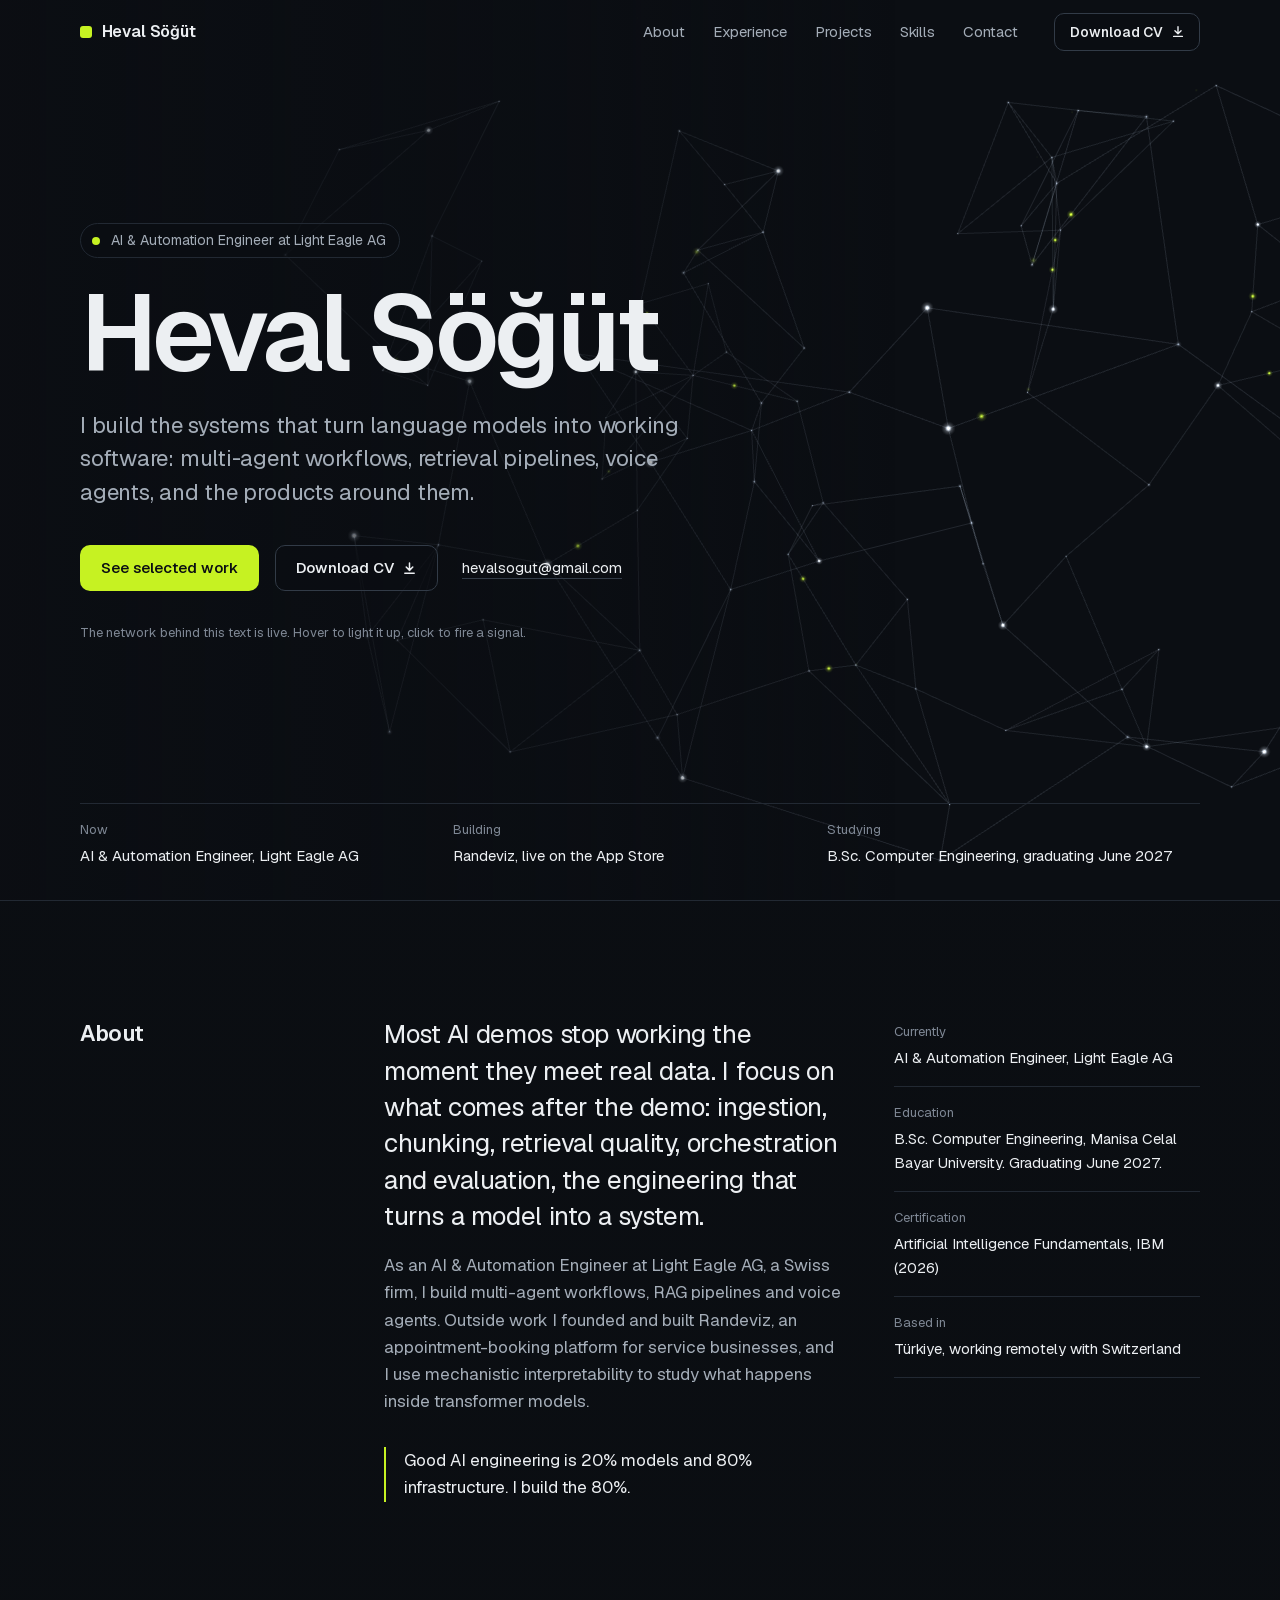
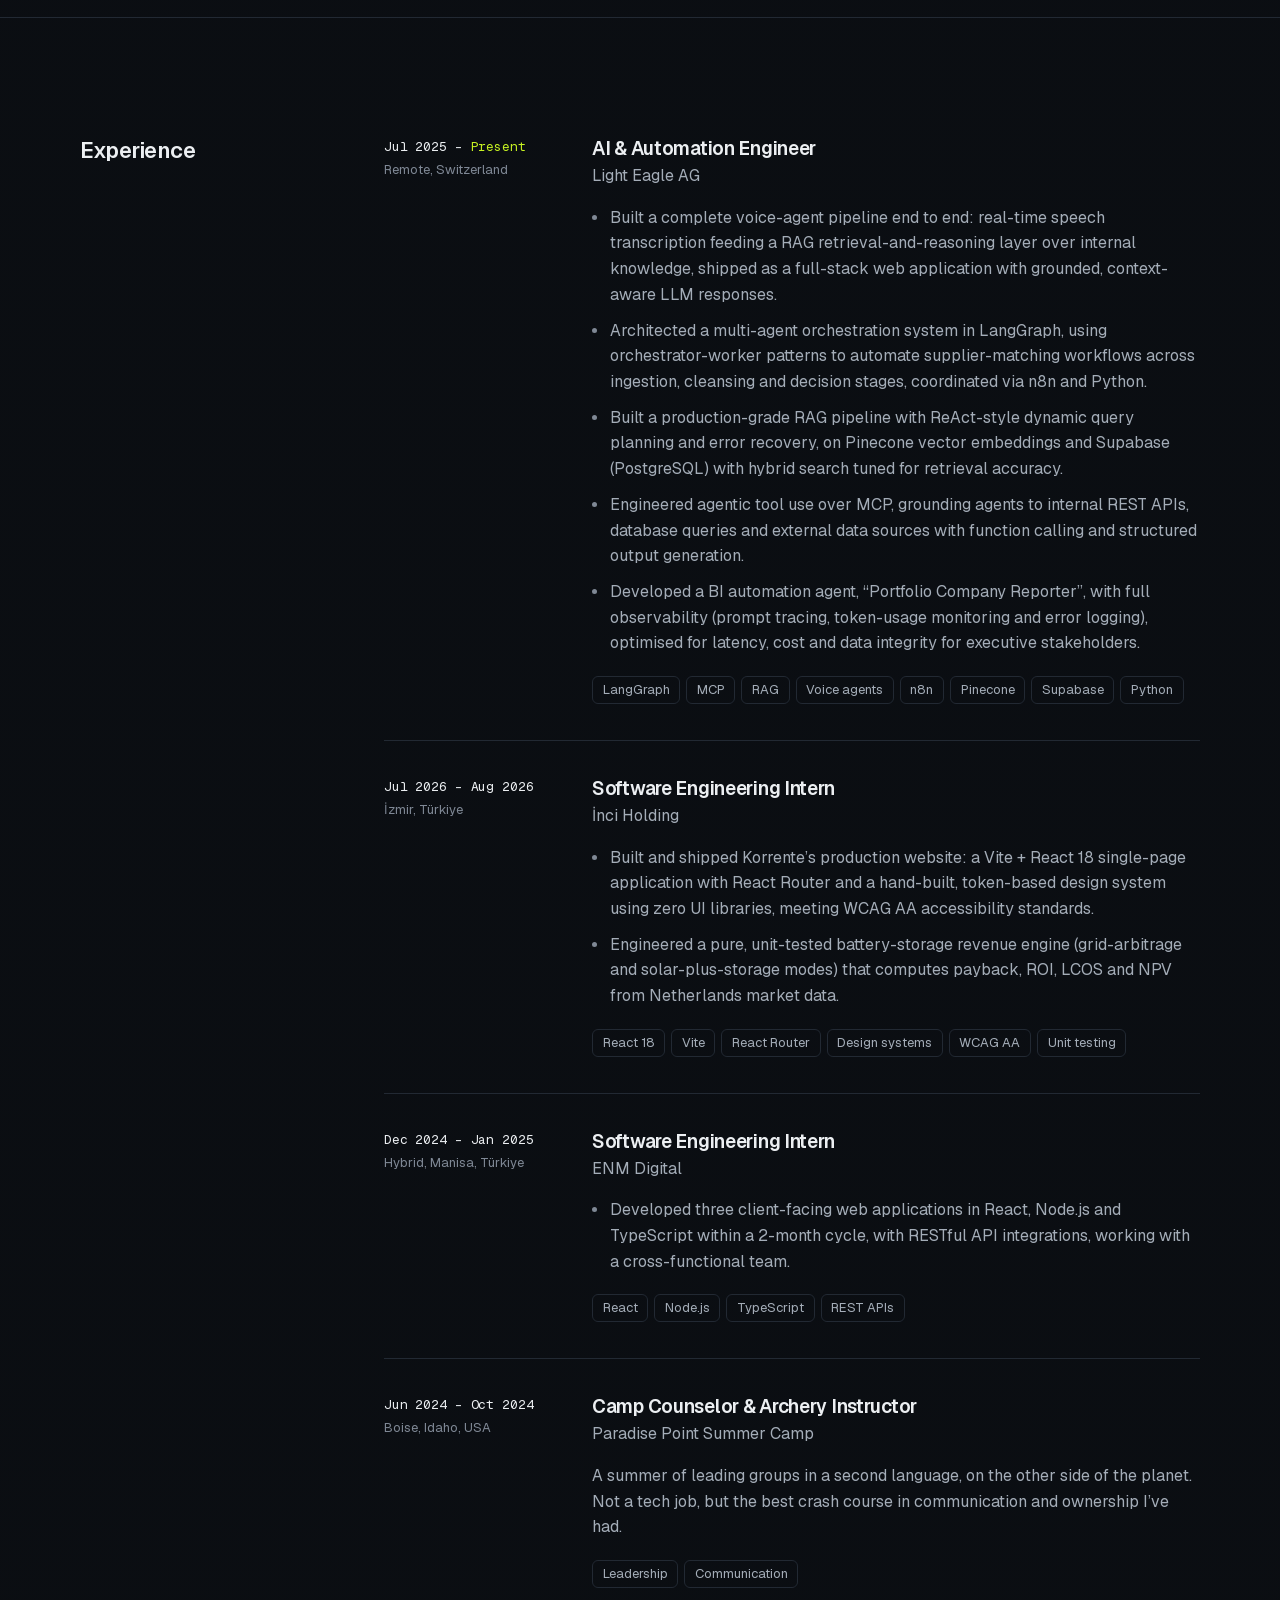
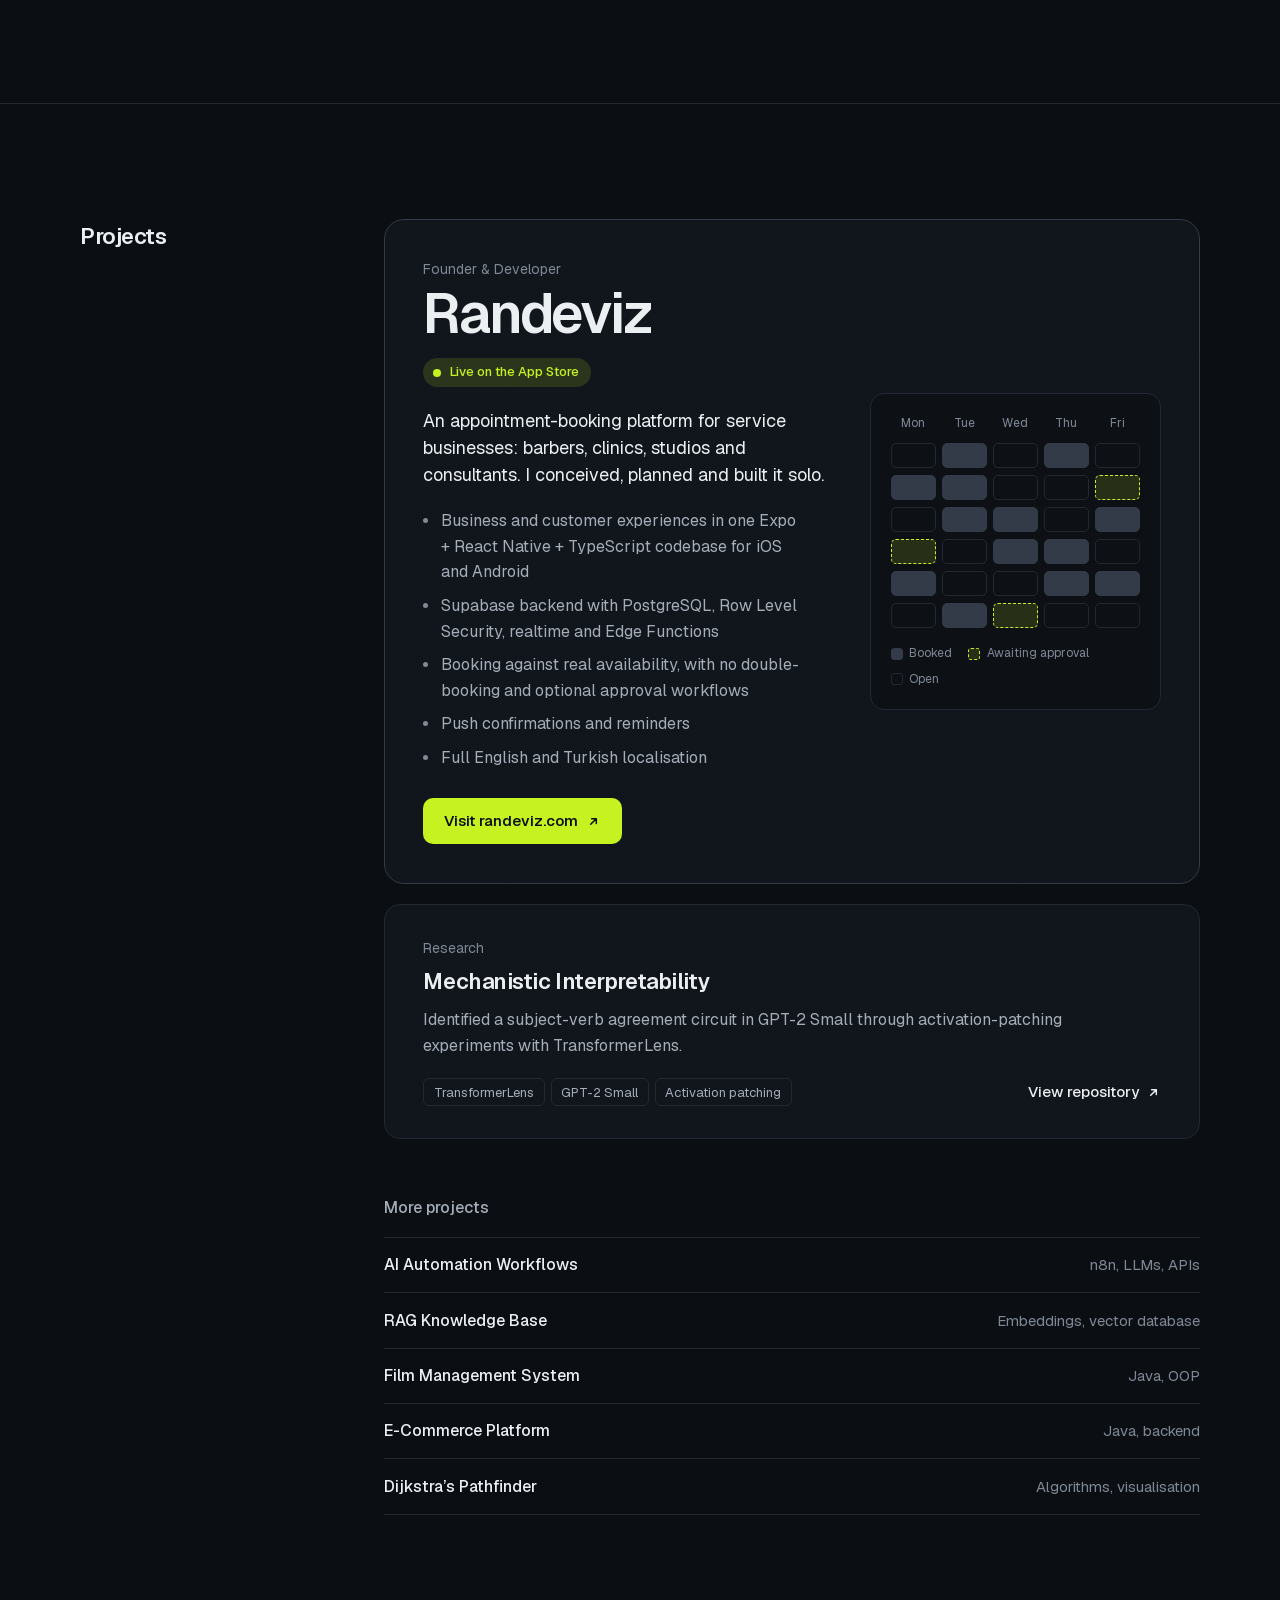
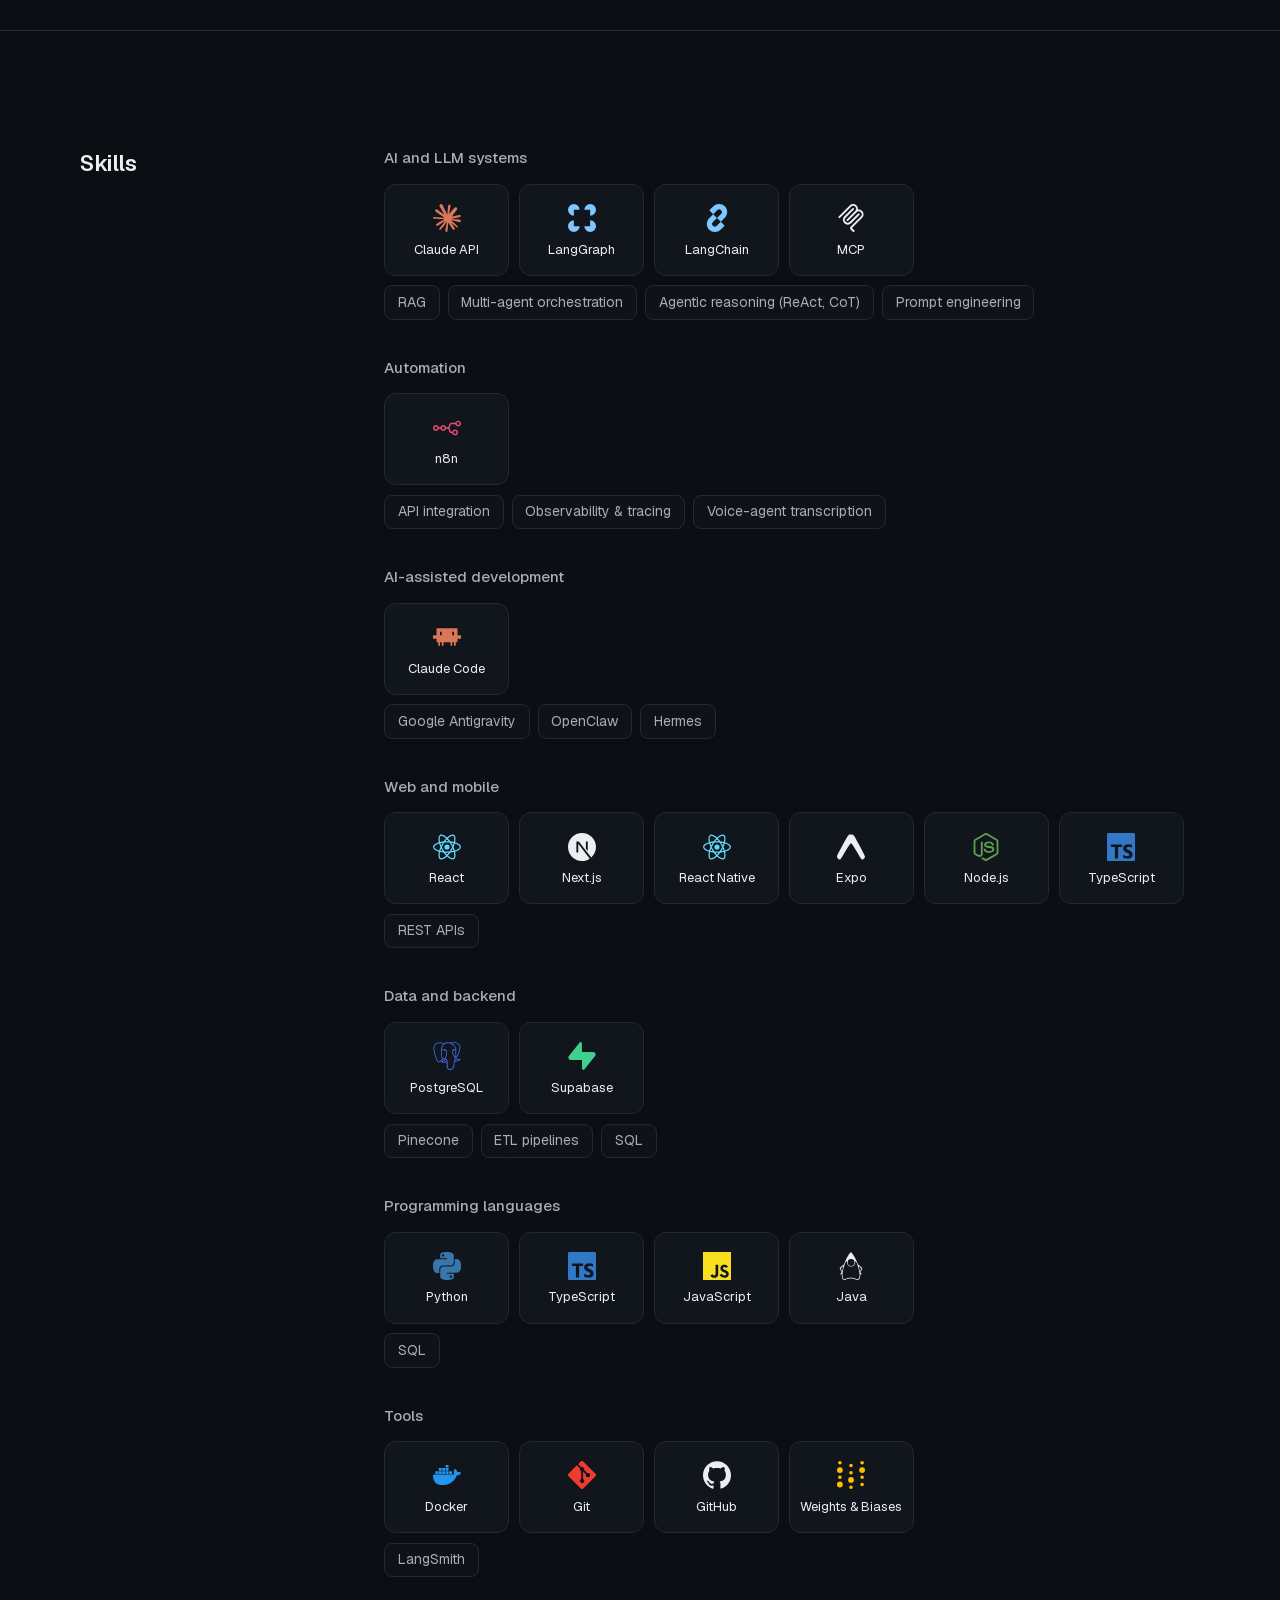
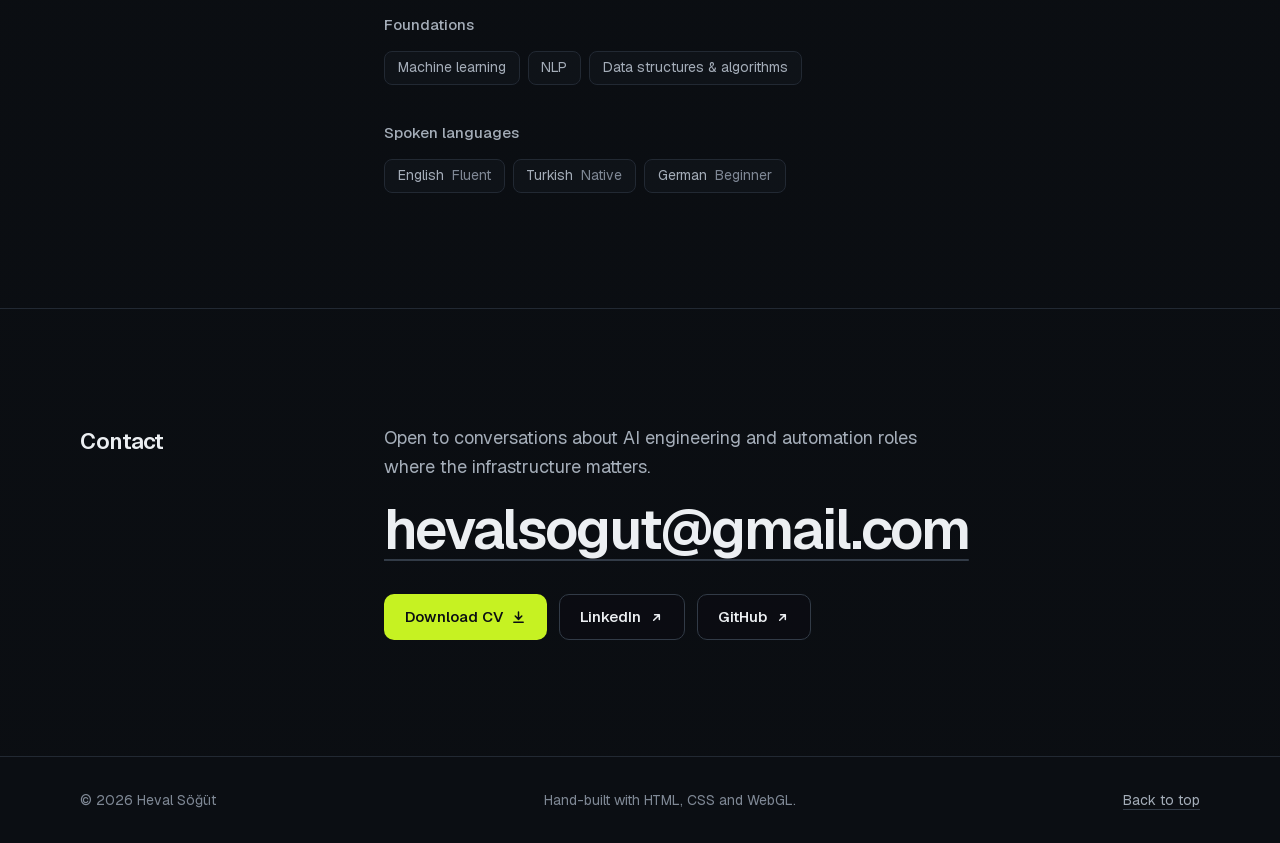
==== commit c567f435: "fix: full ISO 8601 datetime for ProfilePage dateModified" ====
--- a/index.html
+++ b/index.html
@@ -61,7 +61,7 @@
         "isPartOf": { "@id": "https://hevalsogut.com/#website" },
         "mainEntity": { "@id": "https://hevalsogut.com/#person" },
         "primaryImageOfPage": { "@id": "https://hevalsogut.com/#image" },
-        "dateModified": "2026-09-27"
+        "dateModified": "2026-09-27T12:00:00+03:00"
       },
       {
         "@type": "ImageObject",
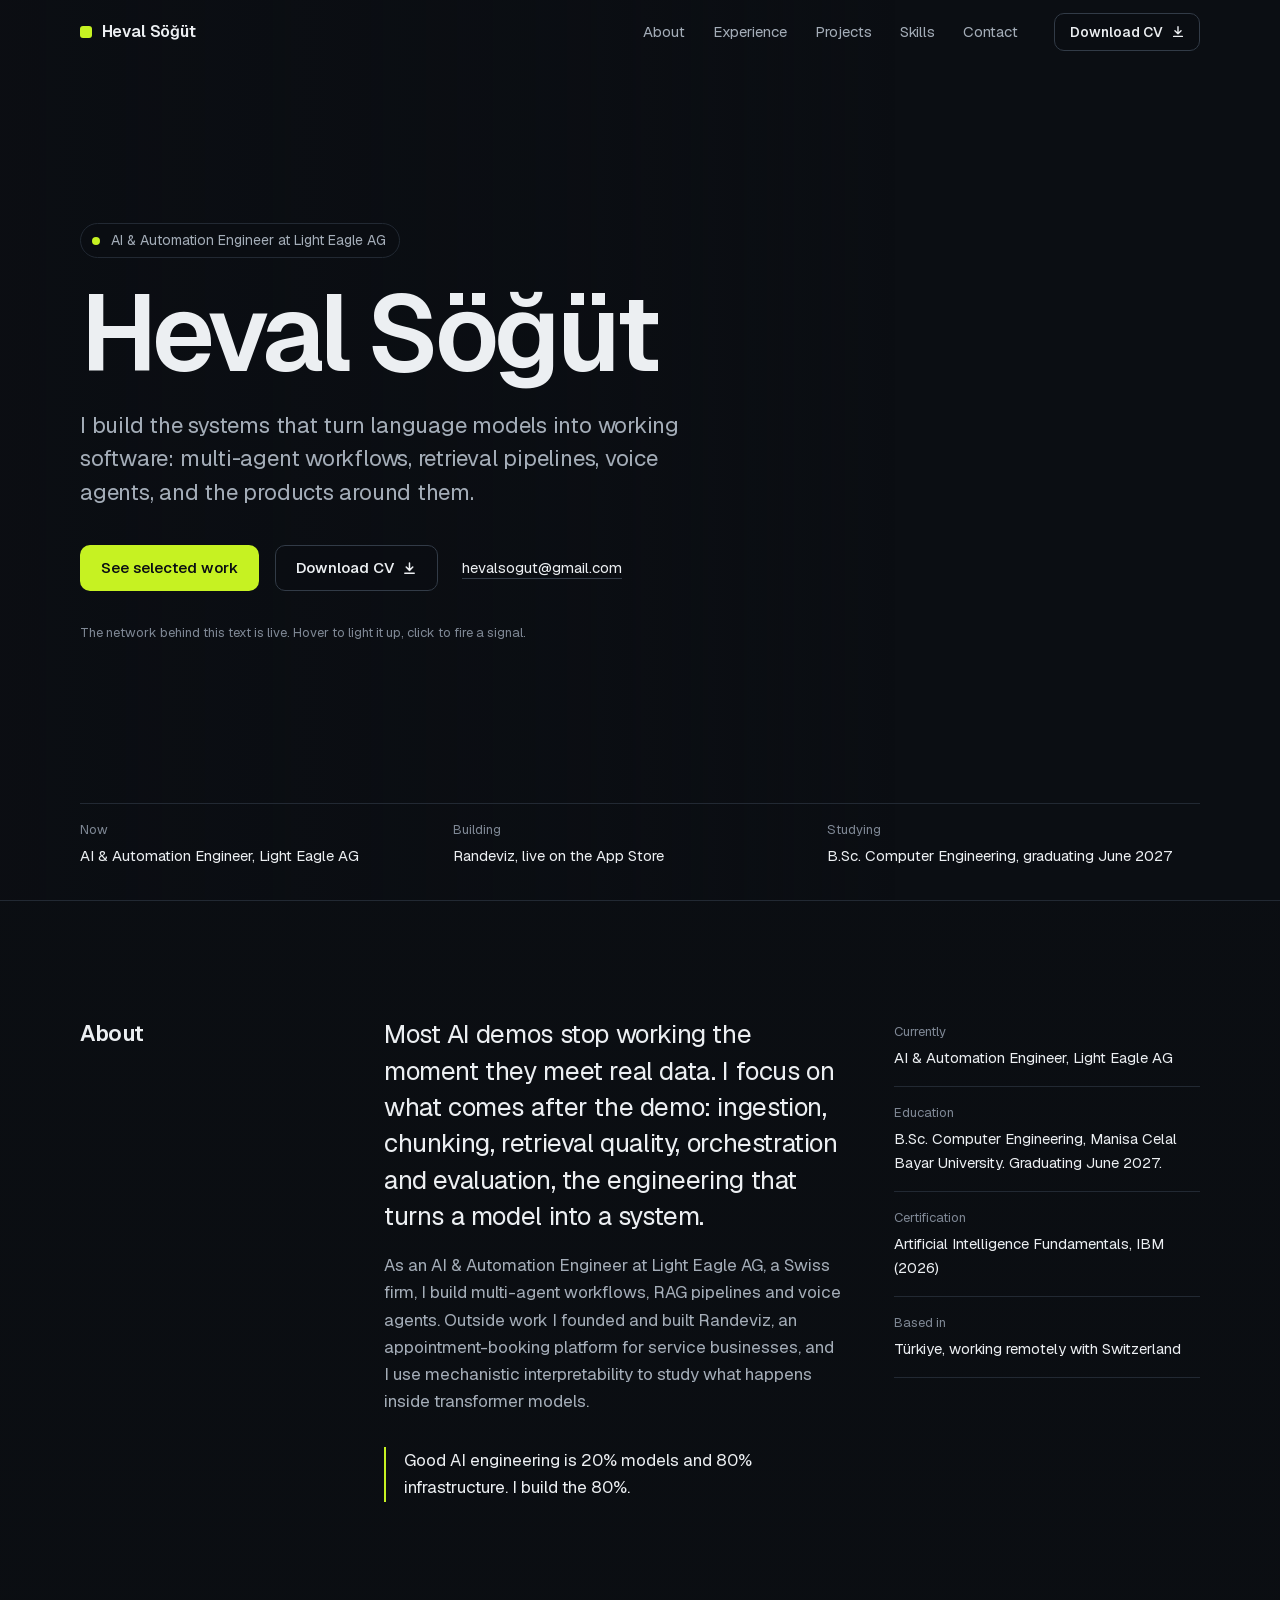
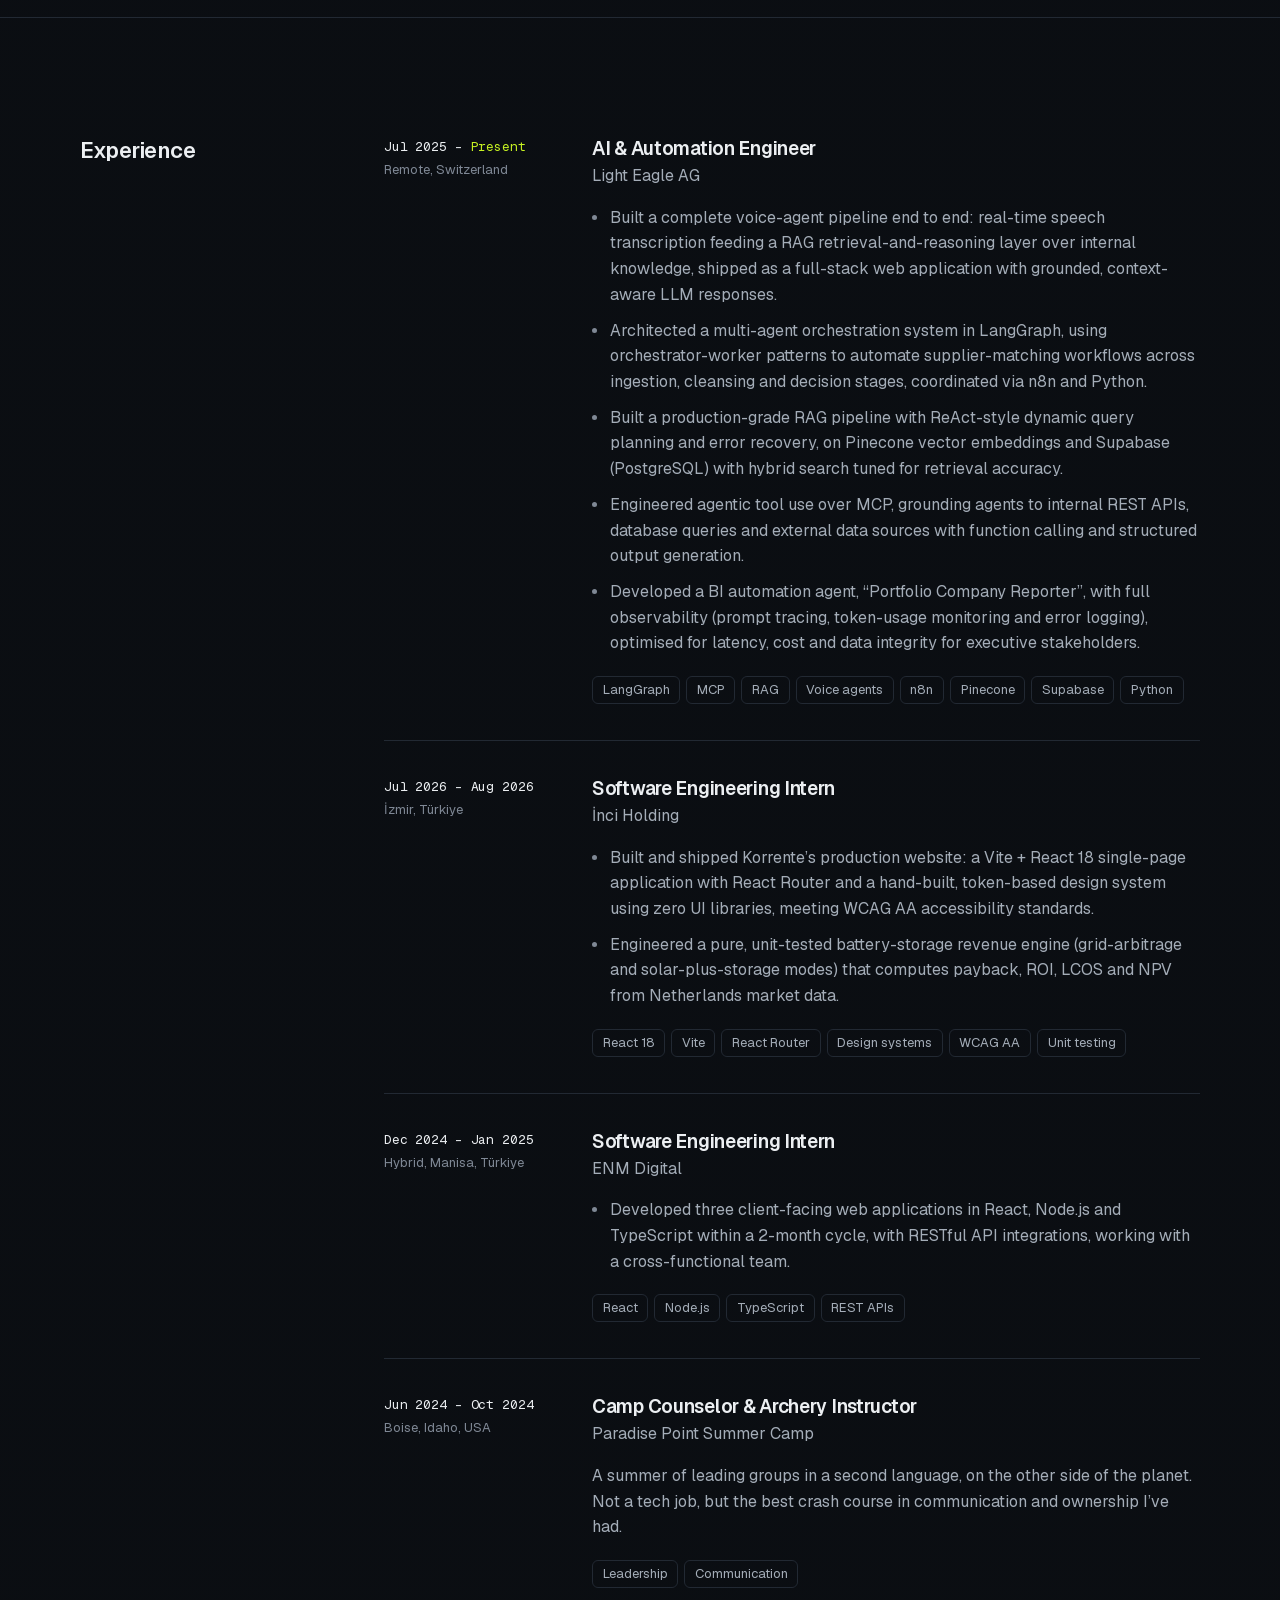
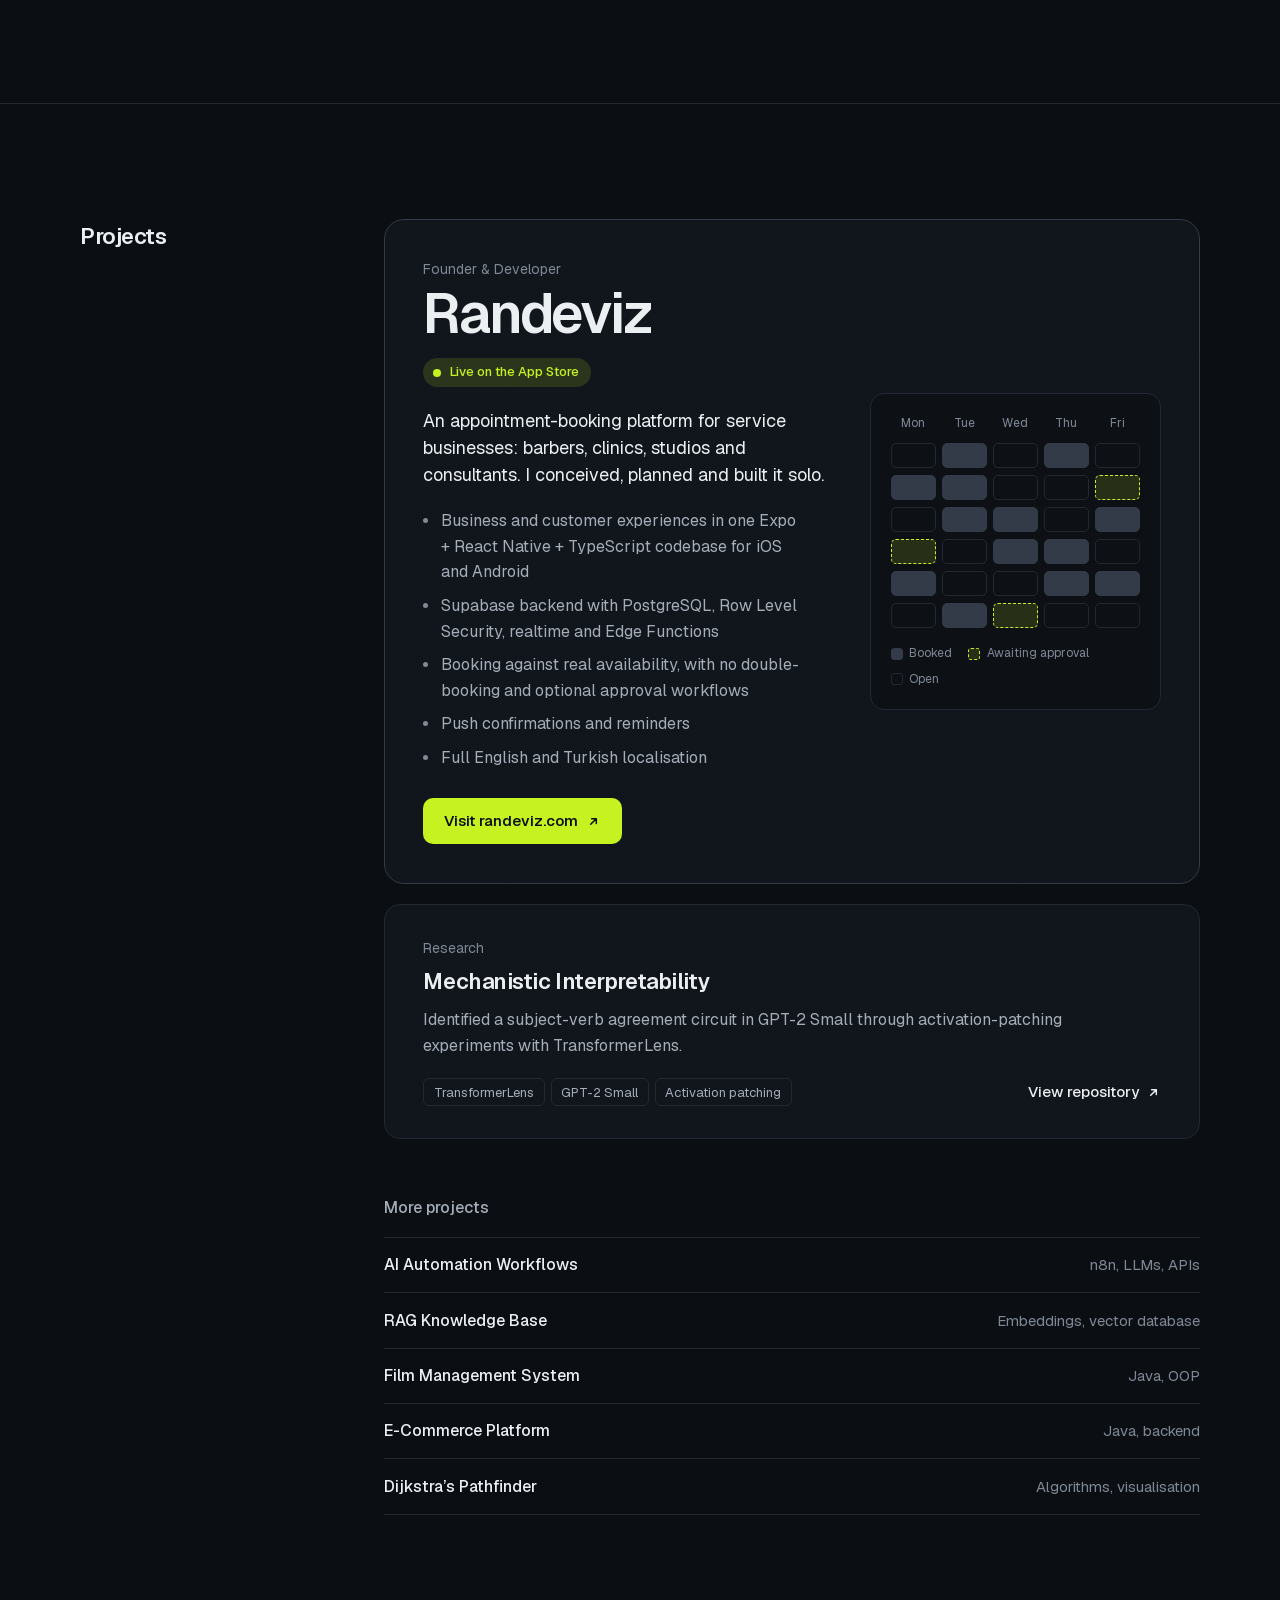
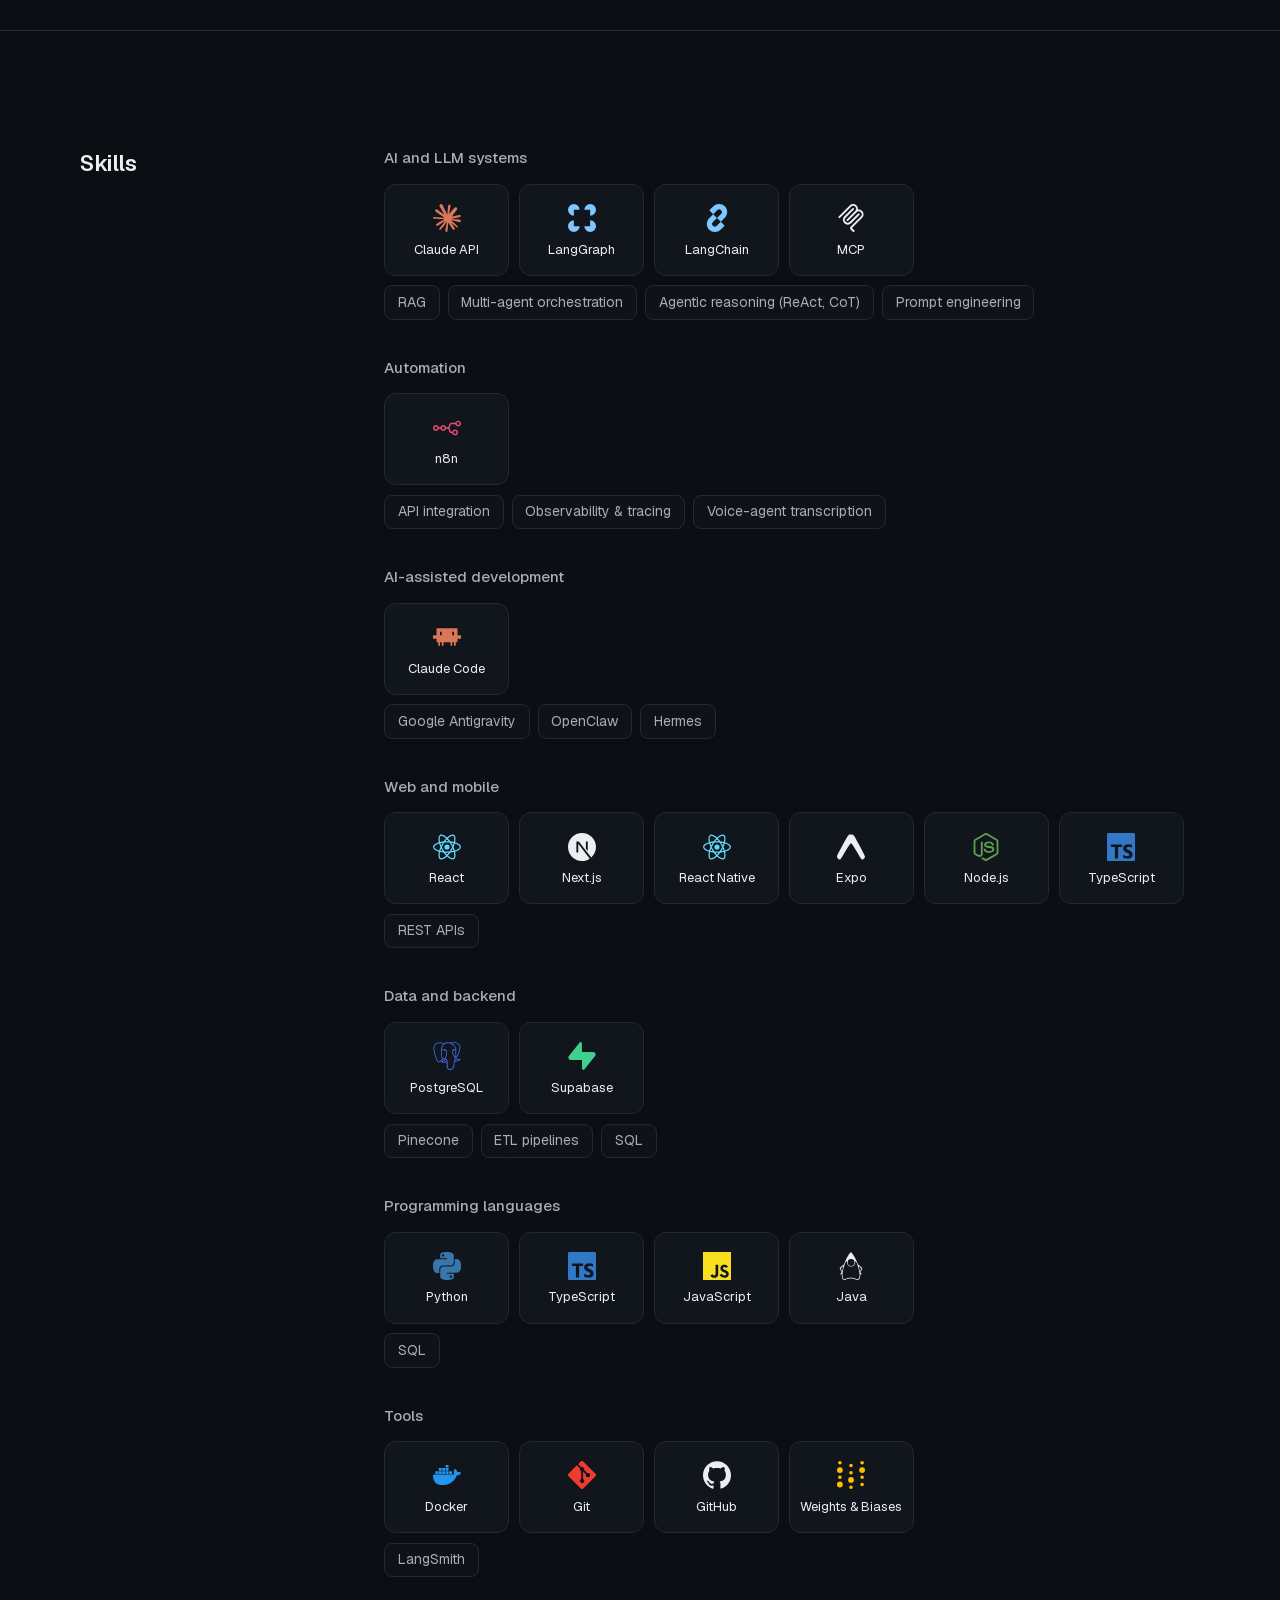
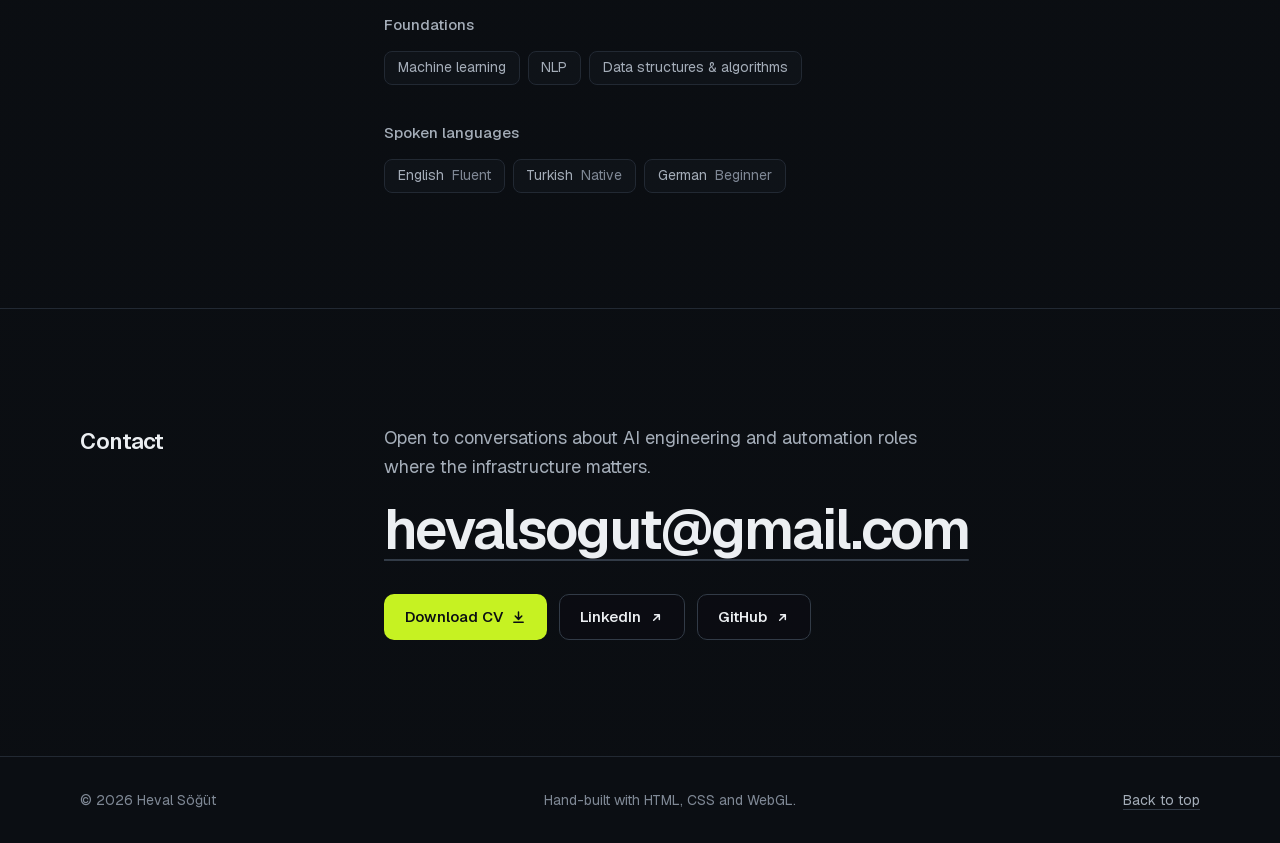
==== commit afef5eac: "security: add Content-Security-Policy and referrer policy meta tags Co-Authored-By: Claude Opus 5.5 " ====
--- a/index.html
+++ b/index.html
@@ -3,6 +3,8 @@
 <head>
   <meta charset="UTF-8">
   <meta name="viewport" content="width=device-width, initial-scale=1.0">
+  <meta http-equiv="Content-Security-Policy" content="default-src 'self'; script-src 'self'; style-src 'self'; img-src 'self' data:; font-src 'self'; connect-src 'self'; manifest-src 'self'; object-src 'none'; base-uri 'self'; form-action 'none'; upgrade-insecure-requests">
+  <meta name="referrer" content="strict-origin-when-cross-origin">
   <title>Heval Söğüt | AI &amp; Automation Engineer</title>
   <meta name="description" content="Heval Söğüt is an AI & Automation Engineer building multi-agent systems, RAG pipelines and voice agents at Light Eagle AG. Founder of Randeviz.">
   <meta name="author" content="Heval Söğüt">
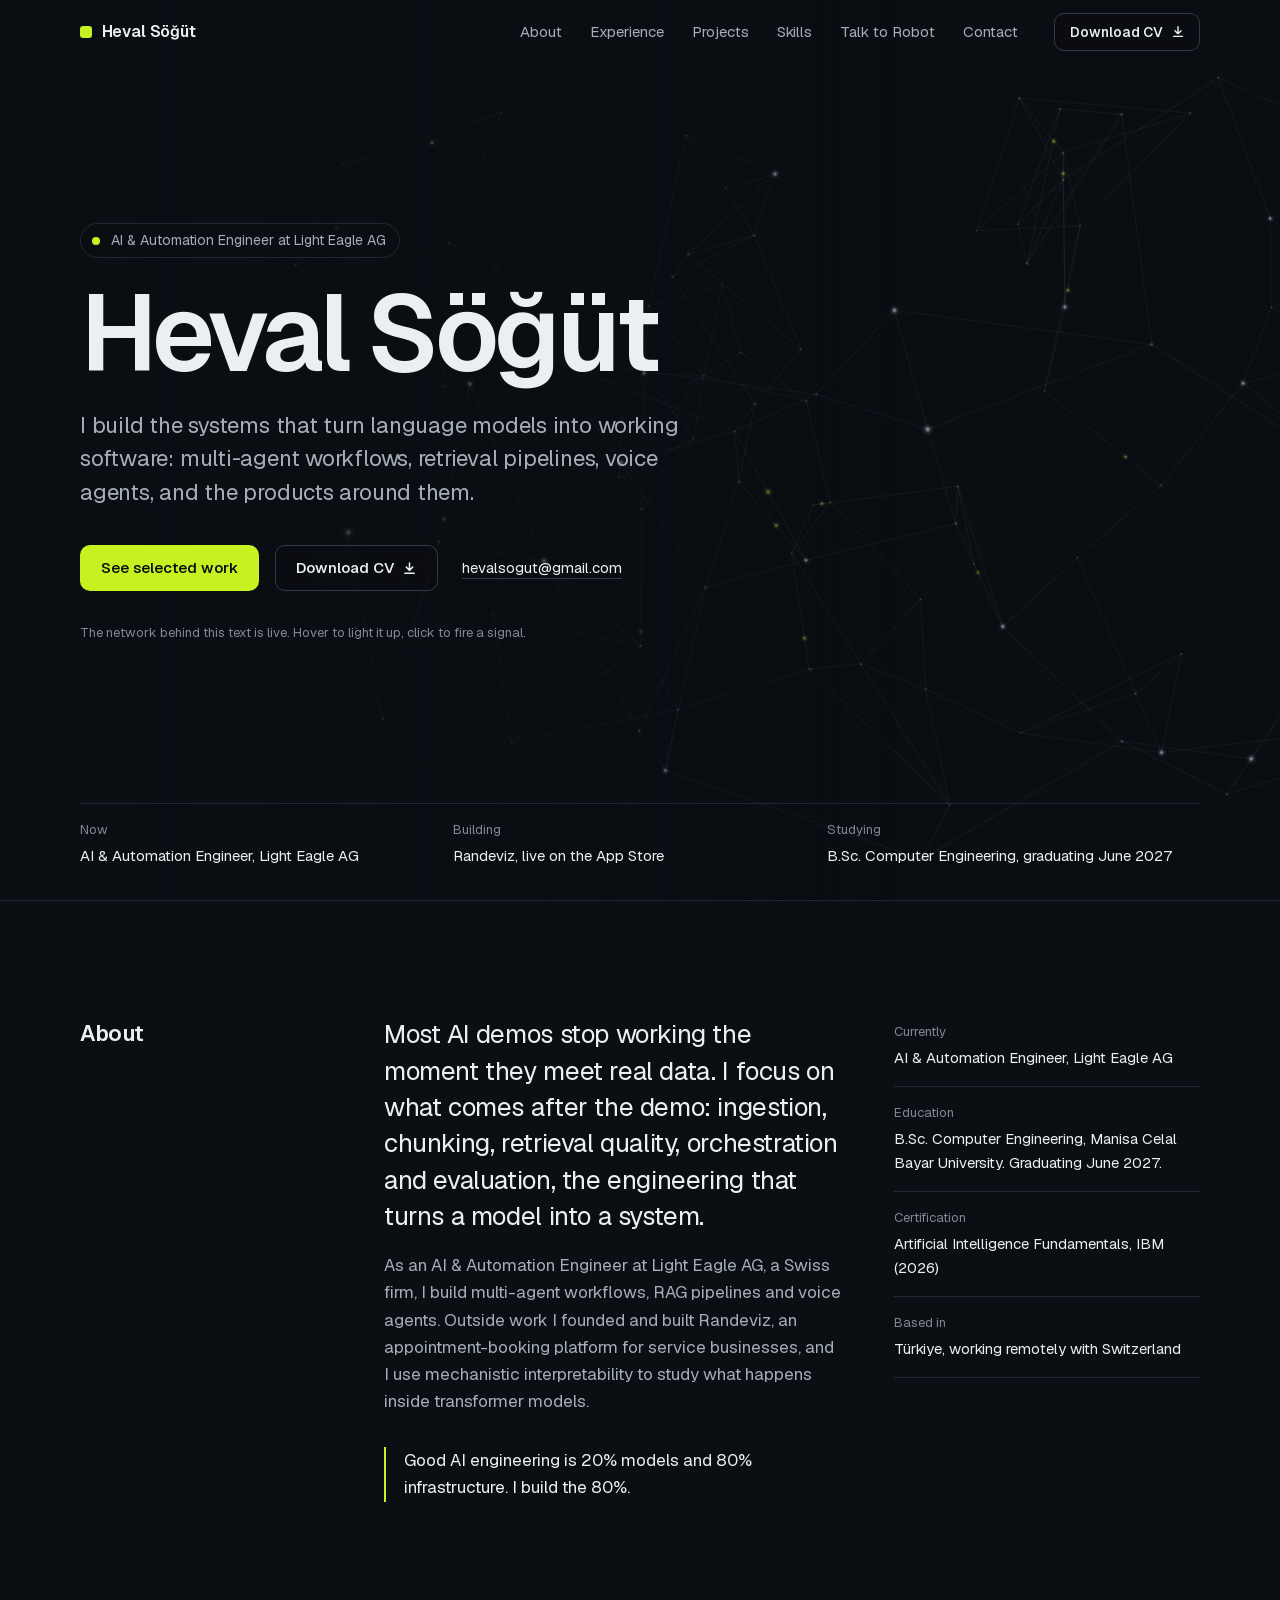
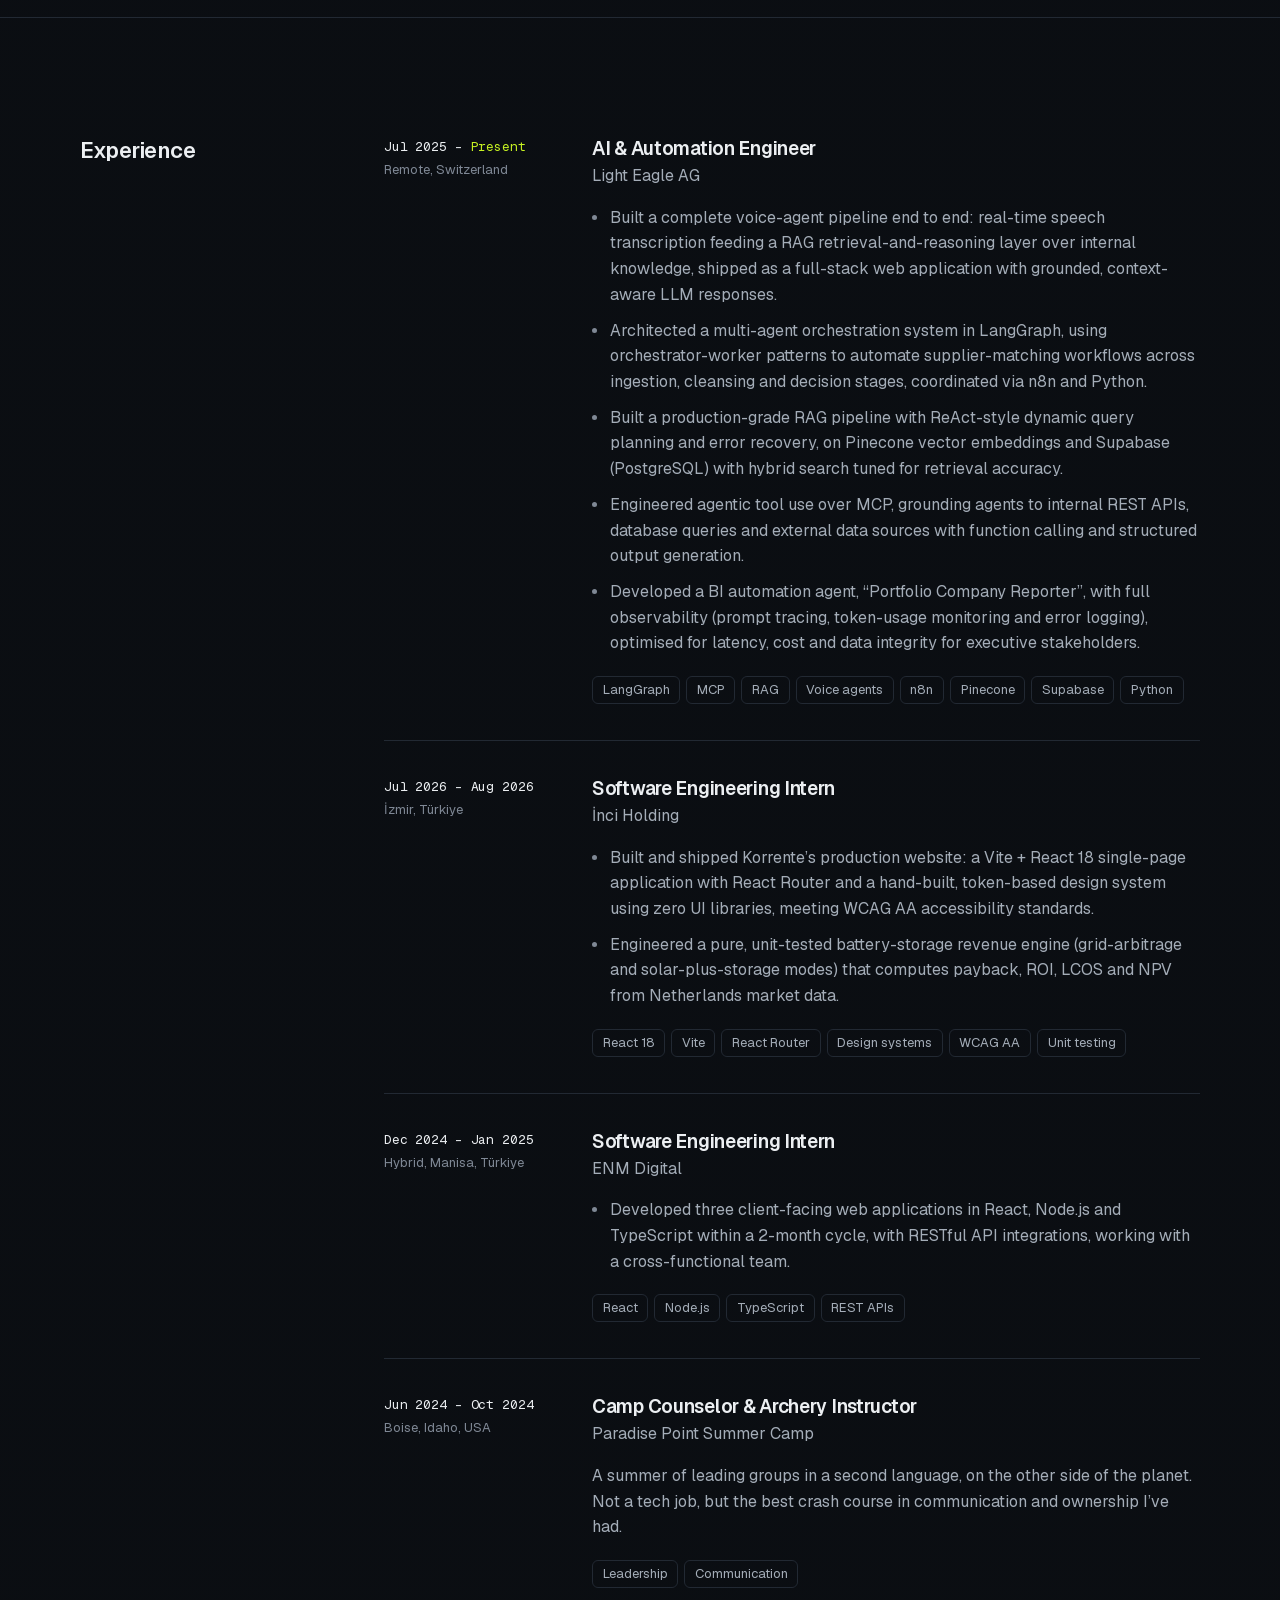
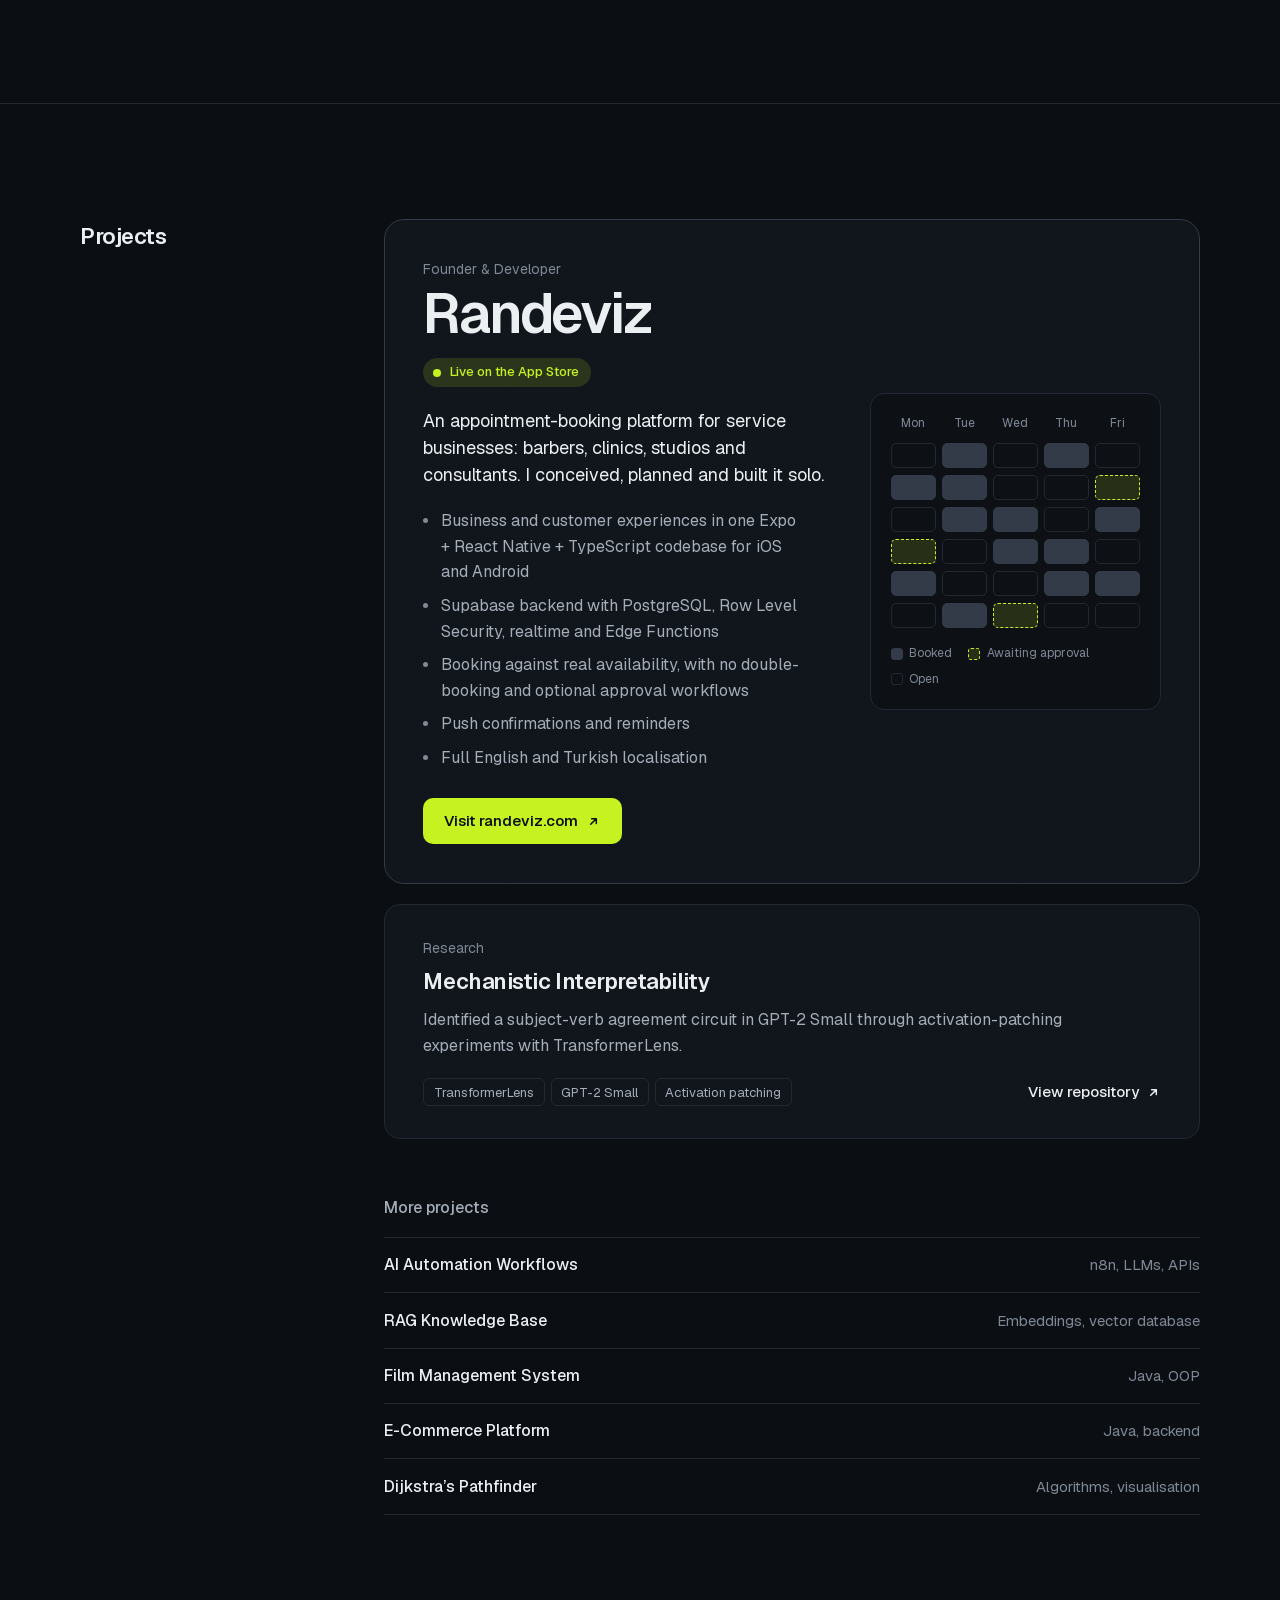
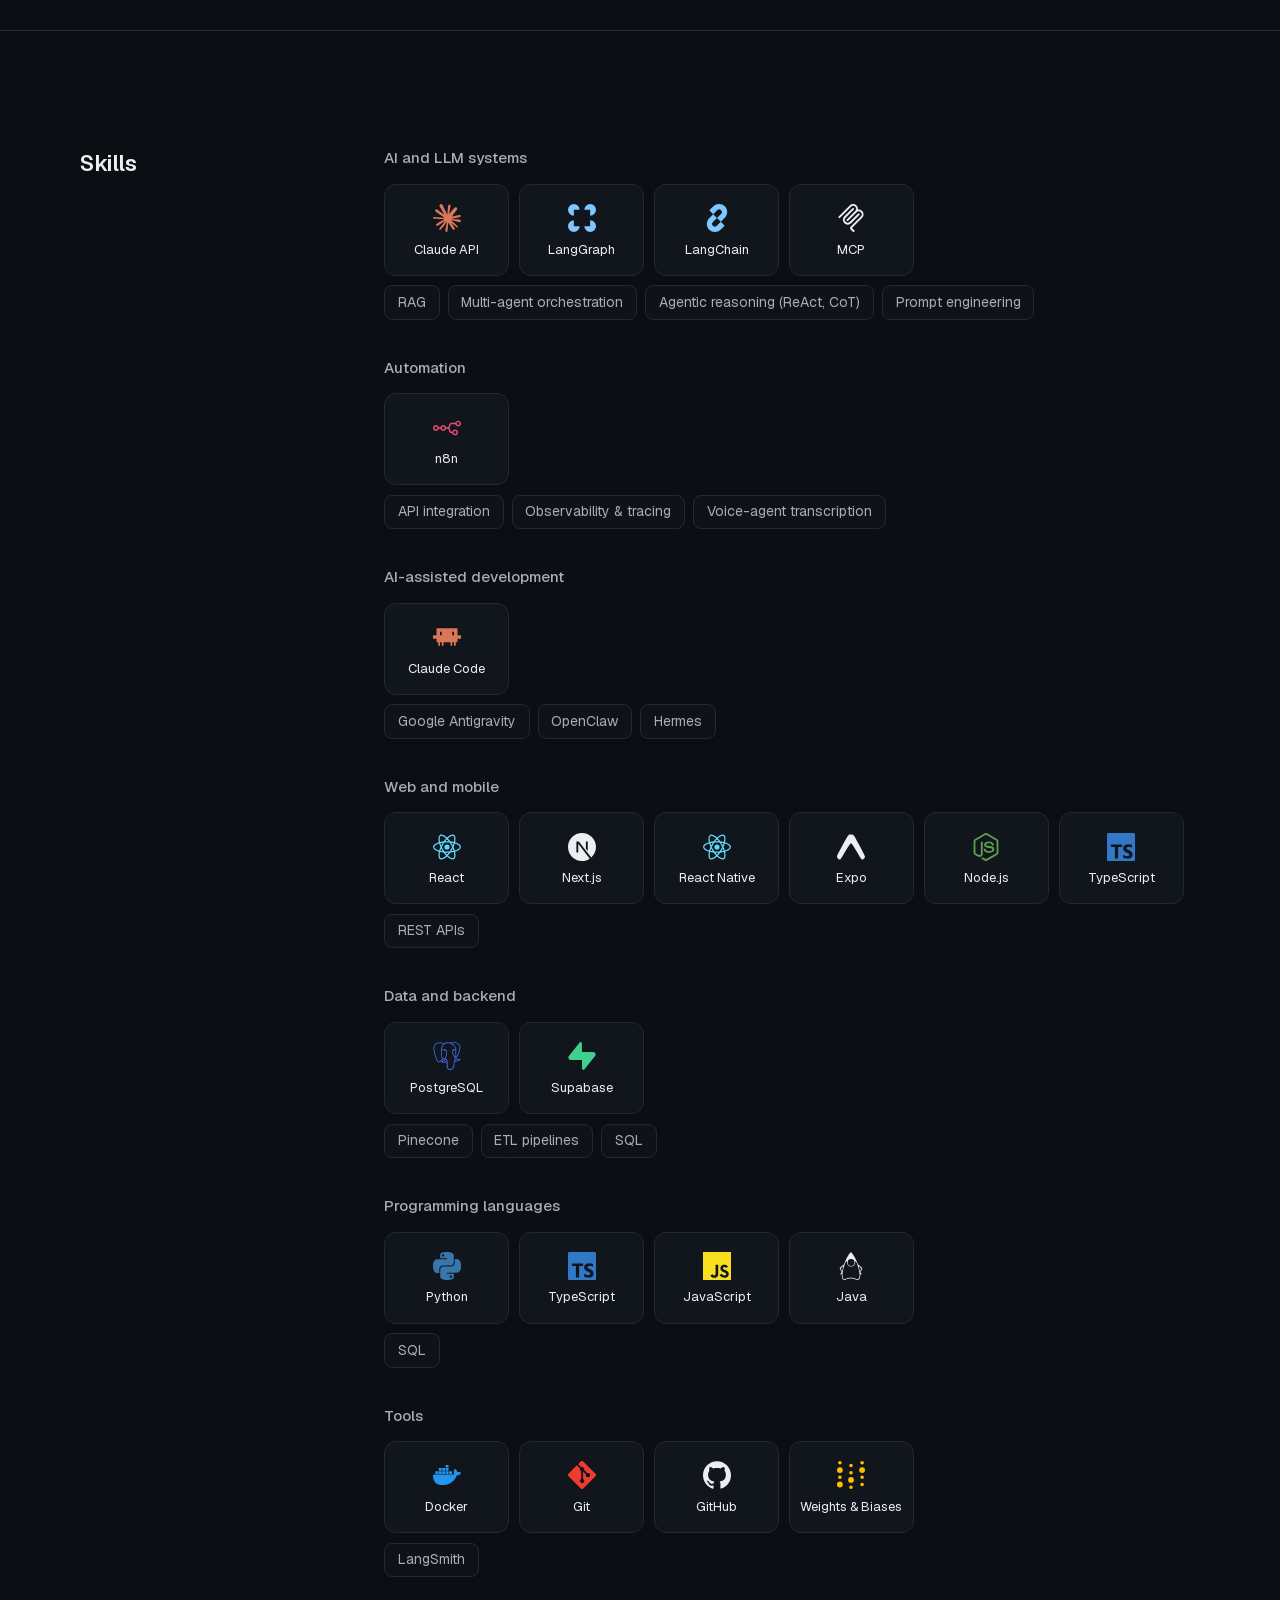
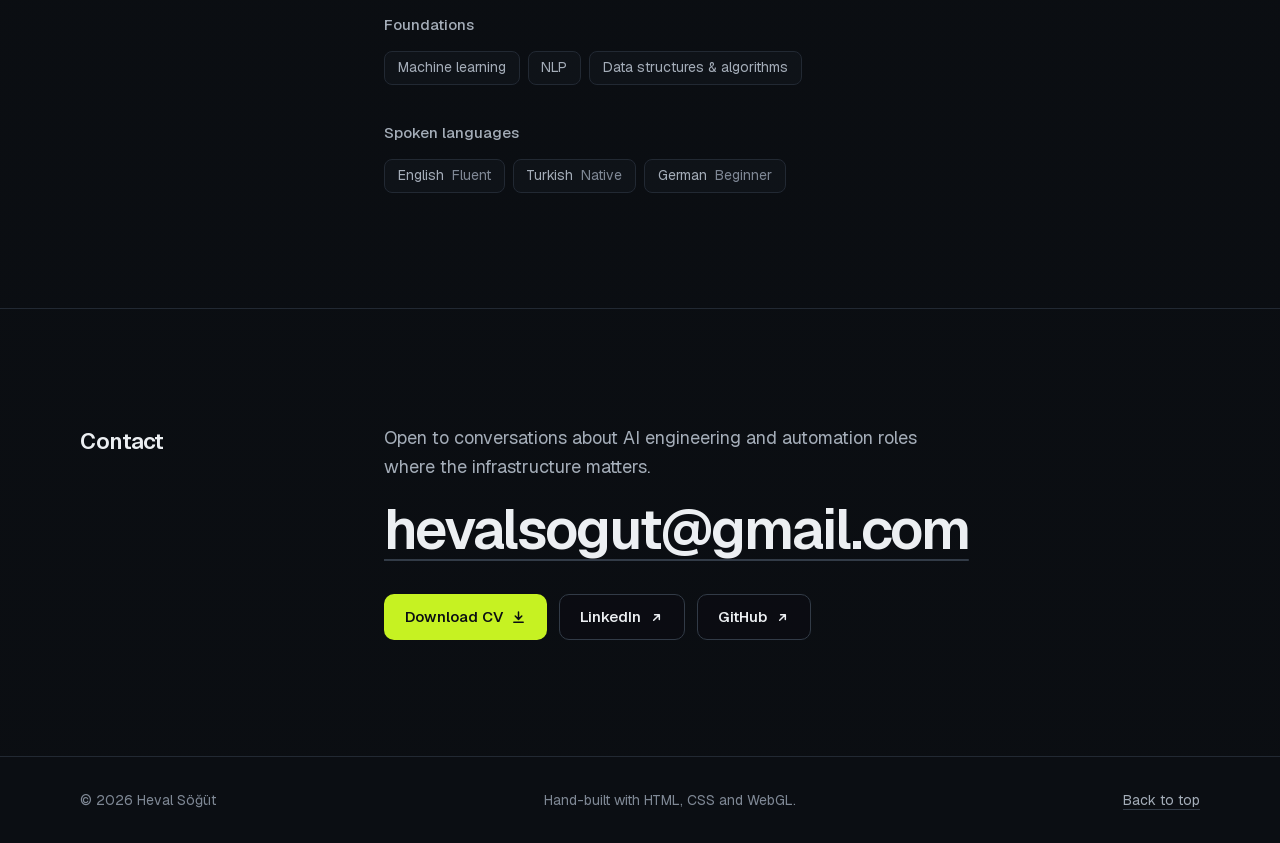
==== commit 4c3c366a: "feat: add Talk to Robot page, a keyboard-playable singing robot New /robot/ tab with an articulatory" ====
--- a/index.html
+++ b/index.html
@@ -40,7 +40,7 @@
   <link rel="apple-touch-icon" href="/apple-touch-icon.png">
   <link rel="manifest" href="/site.webmanifest">
   <link rel="preload" href="assets/fonts/geist-latin.woff2" as="font" type="font/woff2" crossorigin>
-  <link rel="stylesheet" href="assets/css/style.css?v=8">
+  <link rel="stylesheet" href="assets/css/style.css?v=10">
   <script type="application/ld+json">
   {
     "@context": "https://schema.org",
@@ -216,6 +216,7 @@
         <a href="#experience">Experience</a>
         <a href="#projects">Projects</a>
         <a href="#skills">Skills</a>
+        <a href="/robot/">Talk to Robot</a>
         <a href="#contact">Contact</a>
       </nav>
       <a class="btn btn-outline btn-sm head-cv" href="/Heval_Sogut_CV.pdf" download>
@@ -233,6 +234,7 @@
         <a href="#experience">Experience</a>
         <a href="#projects">Projects</a>
         <a href="#skills">Skills</a>
+        <a href="/robot/">Talk to Robot</a>
         <a href="#contact">Contact</a>
         <a class="btn btn-solid" href="/Heval_Sogut_CV.pdf" download>
           Download CV
@@ -669,7 +671,7 @@
     </div>
   </footer>
 
-  <script src="assets/js/script.js?v=8" defer></script>
+  <script src="assets/js/script.js?v=10" defer></script>
   <script src="assets/js/neural-bg.js?v=8" defer></script>
 </body>
 </html>
--- a/assets/css/style.css
+++ b/assets/css/style.css
@@ -254,6 +254,7 @@
   font-size: 1rem;
   letter-spacing: -0.01em;
   margin-right: auto;
+  white-space: nowrap;
 }
 .brand-mark {
   width: 0.75rem;
@@ -265,6 +266,7 @@
 .site-nav { display: flex; gap: 0.25rem; }
 .site-nav a {
   position: relative;
+  white-space: nowrap;
   padding: 0.5rem 0.75rem;
   border-radius: 8px;
   color: var(--muted);
@@ -288,6 +290,9 @@
 .site-nav a:hover::after { transform: scaleX(1); }
 .site-nav a[aria-current="true"] { color: var(--text); }
 .site-nav a[aria-current="true"]::after { transform: scaleX(1); background: var(--signal); }
+.site-nav a[aria-current="page"] { color: var(--text); }
+.site-nav a[aria-current="page"]::after { transform: scaleX(1); background: var(--signal); }
+.mobile-menu nav > a[aria-current="page"] { color: var(--signal); }
 
 .nav-toggle {
   display: none;
@@ -333,6 +338,7 @@
 .mobile-menu nav > :nth-child(4) { animation-delay: 120ms; }
 .mobile-menu nav > :nth-child(5) { animation-delay: 160ms; }
 .mobile-menu nav > :nth-child(6) { animation-delay: 200ms; }
+.mobile-menu nav > :nth-child(7) { animation-delay: 240ms; }
 @keyframes menu-in { from { opacity: 0; transform: translateY(-8px); } }
 .mobile-menu nav {
   display: flex;
@@ -348,11 +354,11 @@
 }
 .mobile-menu .btn { margin-top: 1.75rem; align-self: flex-start; }
 
-@media (max-width: 879px) {
+@media (max-width: 1023px) {
   .site-nav, .head-cv { display: none; }
   .nav-toggle { display: block; }
 }
-@media (min-width: 880px) {
+@media (min-width: 1024px) {
   .mobile-menu { display: none !important; }
 }
 
